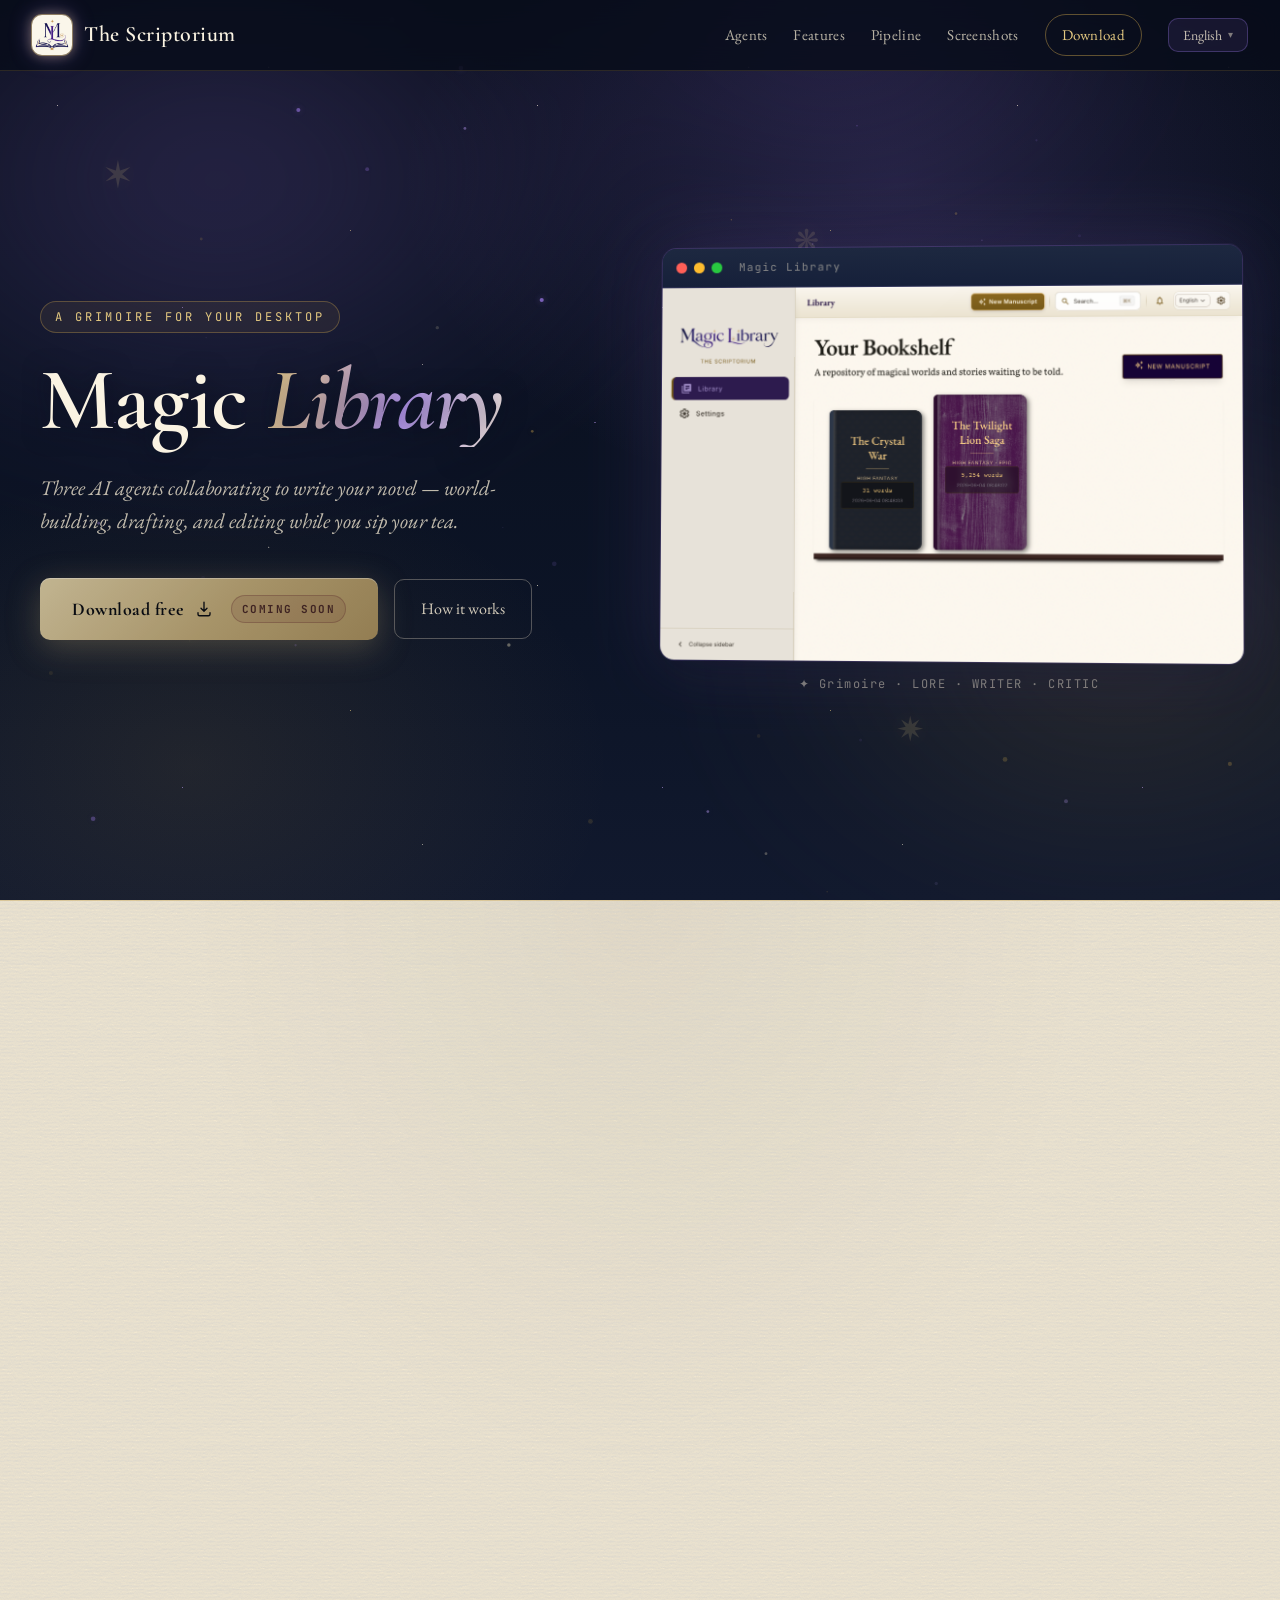
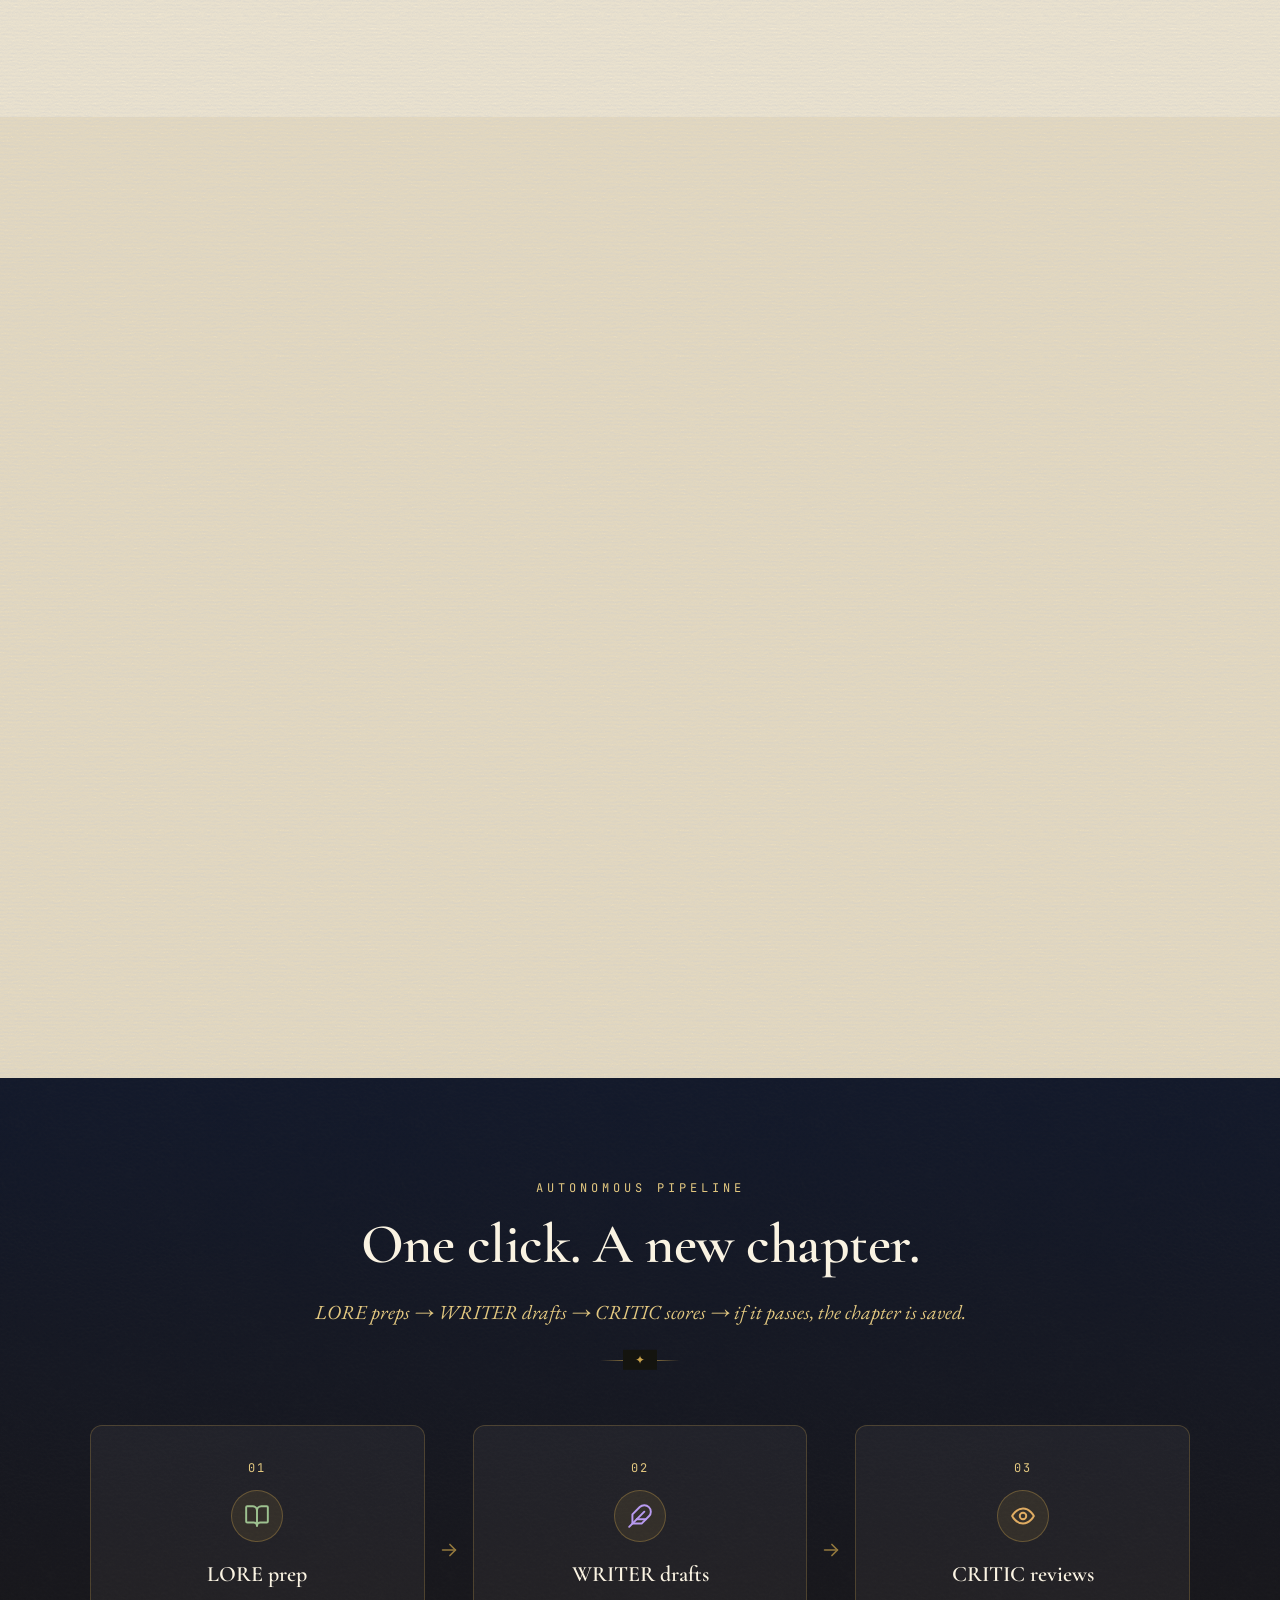
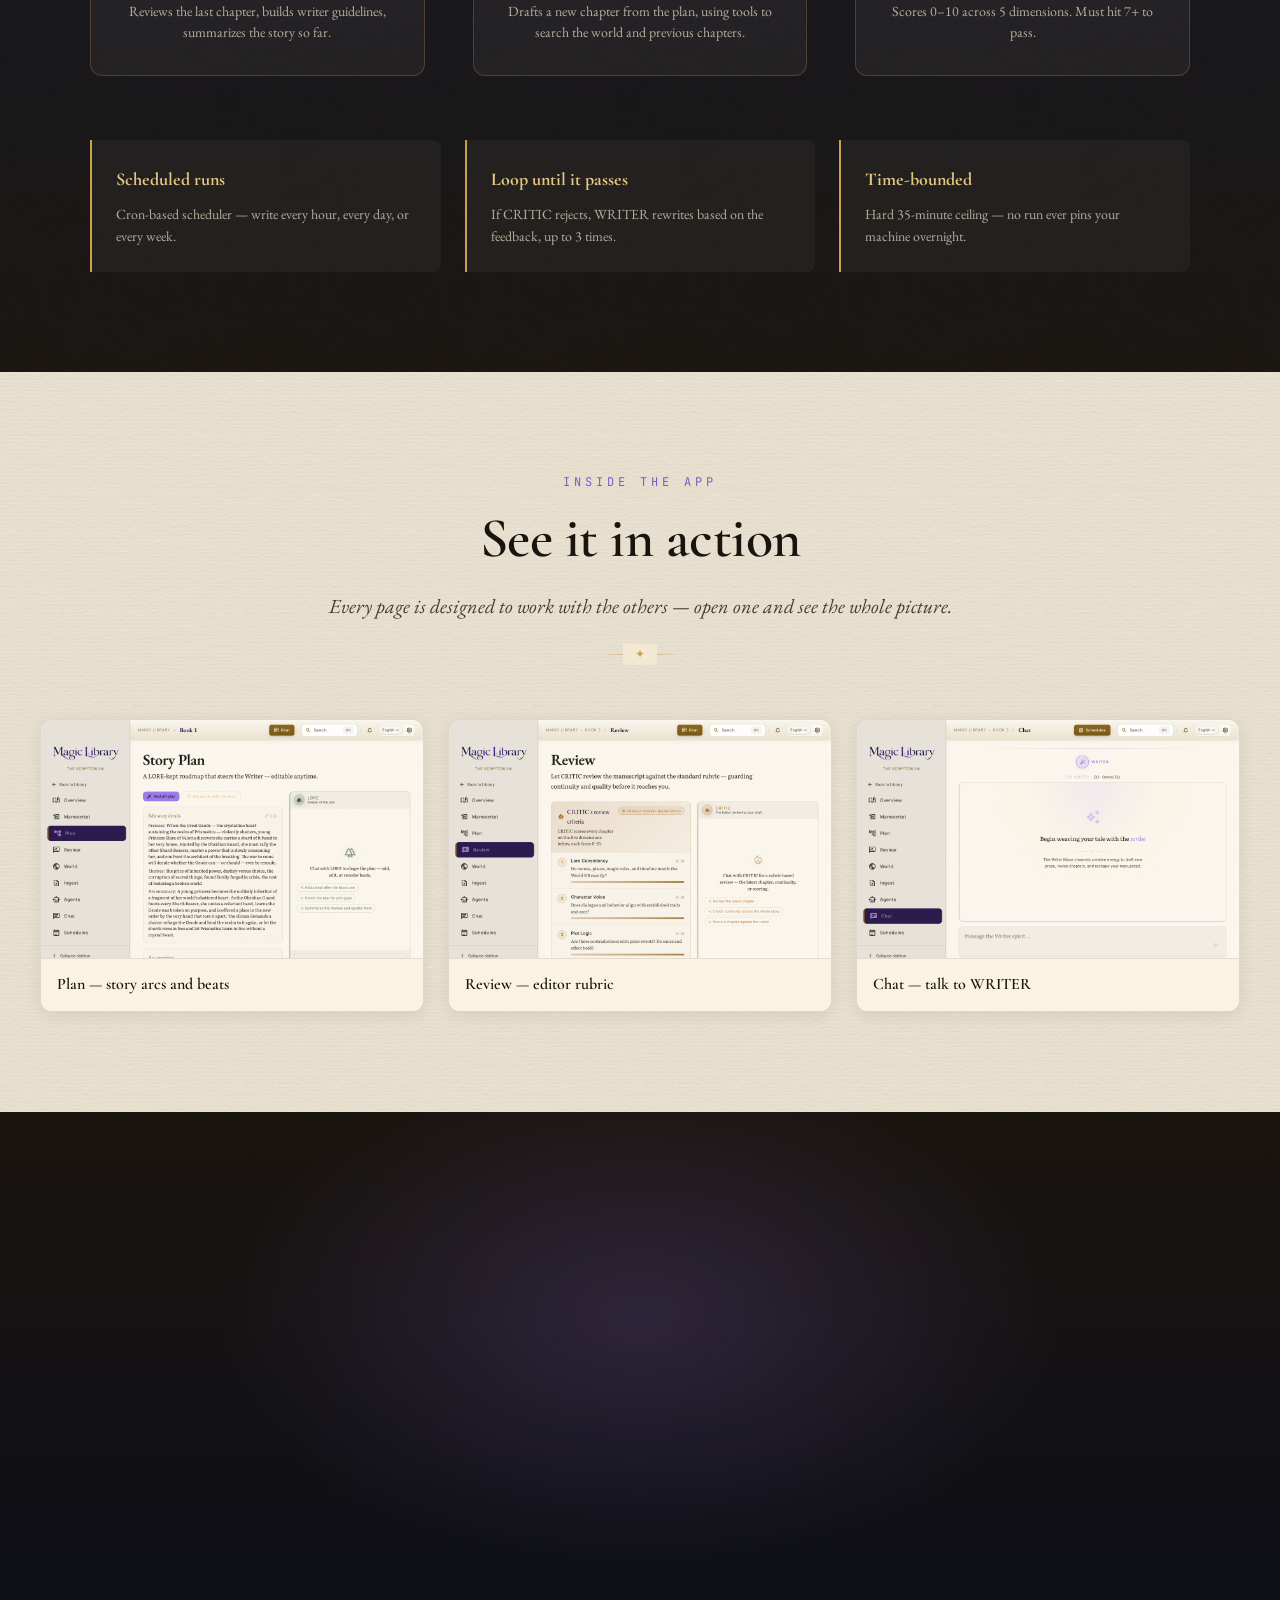
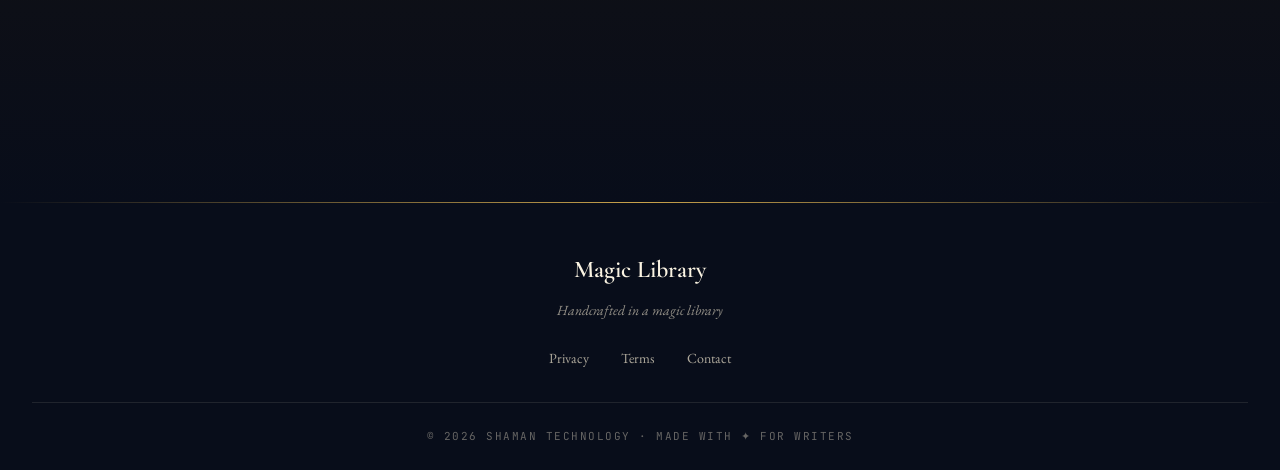
==== index.html @ b5d2a9b8 "publish: landing update from monorepo (eaa0590)" ====
<!DOCTYPE html>
<html lang="en">
<head>
  <meta charset="UTF-8" />
  <meta name="viewport" content="width=device-width, initial-scale=1.0" />
  <meta name="theme-color" content="#0C1426" />

  <!-- Progressive enhancement: scroll-reveal animations apply only when JS is active.
       Without JS (or if init never runs) all content stays visible. -->
  <script>
    document.documentElement.classList.add("js");
    document.addEventListener("DOMContentLoaded", function () {
      /* Safety net: if the scroll-animation observer never initialized
         (e.g. i18n.js failed to load), reveal everything so content is never lost. */
      setTimeout(function () {
        if (!window.__scrollAnimReady) {
          document.querySelectorAll(".fade-in").forEach(function (el) {
            el.classList.add("visible");
          });
        }
      }, 1200);
    });
  </script>

  <title>Magic Library — A Grimoire for your desktop</title>
  <meta id="meta-description" name="description" content="Three AI agents collaborate to write your novel — world-building, drafting, and editing while you sip your tea." />

  <!-- Open Graph -->
  <meta property="og:title" content="Magic Library — A Grimoire for your desktop" />
  <meta property="og:description" content="Three AI agents collaborate to write your novel." />
  <meta property="og:type" content="website" />
  <meta property="og:image" content="https://magic-library.shamantech.co/assets/logo.png" />
  <meta property="og:url" content="https://magic-library.shamantech.co" />

  <!-- Fonts -->
  <link rel="preconnect" href="https://fonts.googleapis.com" />
  <link rel="preconnect" href="https://fonts.gstatic.com" crossorigin />
  <link
    href="https://fonts.googleapis.com/css2?family=Cormorant+Garamond:ital,wght@0,400;0,500;0,600;0,700;1,400;1,600&family=EB+Garamond:ital,wght@0,400;0,500;0,600;1,400&family=JetBrains+Mono:wght@400;500&family=Noto+Sans:ital,wght@0,400;0,500;0,600;1,400&family=Maitree:wght@400;500;600;700&family=Sarabun:wght@400;500;600&display=swap"
    rel="stylesheet"
  />

  <link rel="icon" type="image/svg+xml" href="assets/favicon.svg" />
  <link rel="stylesheet" href="styles.css" />

  <!-- Shared inline icon set (stroke style, themable via currentColor) -->
</head>
<body>

  <svg width="0" height="0" style="position:absolute" aria-hidden="true">
    <defs>
      <symbol id="i-book" viewBox="0 0 24 24"><path d="M12 7v14"/><path d="M3 18a1 1 0 0 1-1-1V4a1 1 0 0 1 1-1h5a4 4 0 0 1 4 4 4 4 0 0 1 4-4h5a1 1 0 0 1 1 1v13a1 1 0 0 1-1 1h-6a3 3 0 0 0-3 3 3 3 0 0 0-3-3z"/></symbol>
      <symbol id="i-feather" viewBox="0 0 24 24"><path d="M20.24 12.24a6 6 0 0 0-8.49-8.49L5 10.5V19h8.5z"/><path d="M16 8 2 22"/><path d="M17.5 15H9"/></symbol>
      <symbol id="i-eye" viewBox="0 0 24 24"><path d="M2 12s3.5-7 10-7 10 7 10 7-3.5 7-10 7-10-7-10-7Z"/><circle cx="12" cy="12" r="3"/></symbol>
      <symbol id="i-map" viewBox="0 0 24 24"><path d="M14.1 5.6a2 2 0 0 0 1.8 0l3.7-1.9a1 1 0 0 1 1.4.9v12.8a1 1 0 0 1-.6.9l-4.5 2.3a2 2 0 0 1-1.8 0l-4.2-2.1a2 2 0 0 0-1.8 0l-3.7 1.9a1 1 0 0 1-1.4-.9V6.6a1 1 0 0 1 .6-.9l4.5-2.3a2 2 0 0 1 1.8 0z"/><path d="M15 5.8v15"/><path d="M9 3.2v15"/></symbol>
      <symbol id="i-globe" viewBox="0 0 24 24"><circle cx="12" cy="12" r="10"/><path d="M12 2a14.5 14.5 0 0 0 0 20 14.5 14.5 0 0 0 0-20"/><path d="M2 12h20"/></symbol>
      <symbol id="i-dock" viewBox="0 0 24 24"><rect width="18" height="18" x="3" y="3" rx="2"/><path d="M15 3v18"/></symbol>
      <symbol id="i-import" viewBox="0 0 24 24"><path d="M12 3v12"/><path d="m8 11 4 4 4-4"/><path d="M4 17v2a2 2 0 0 0 2 2h12a2 2 0 0 0 2-2v-2"/></symbol>
      <symbol id="i-export" viewBox="0 0 24 24"><path d="M12 15V3"/><path d="m8 7 4-4 4 4"/><path d="M4 17v2a2 2 0 0 0 2 2h12a2 2 0 0 0 2-2v-2"/></symbol>
      <symbol id="i-chat" viewBox="0 0 24 24"><path d="M7.9 20A9 9 0 1 0 4 16.1L2 22Z"/></symbol>
      <symbol id="i-clock" viewBox="0 0 24 24"><circle cx="12" cy="12" r="10"/><path d="M12 6v6l4 2"/></symbol>
      <symbol id="i-chart" viewBox="0 0 24 24"><path d="M3 3v16a2 2 0 0 0 2 2h16"/><path d="M8 17v-3"/><path d="M13 17V9"/><path d="M18 17V5"/></symbol>
      <symbol id="i-arrow" viewBox="0 0 24 24"><path d="M5 12h14"/><path d="m13 6 6 6-6 6"/></symbol>
      <symbol id="i-download" viewBox="0 0 24 24"><path d="M12 3v12m0 0l-4-4m4 4l4-4M4 17v2a2 2 0 0 0 2 2h12a2 2 0 0 0 2-2v-2"/></symbol>
      <symbol id="i-close" viewBox="0 0 24 24"><path d="M18 6 6 18M6 6l12 12"/></symbol>
      <symbol id="i-chevron-left" viewBox="0 0 24 24"><path d="m15 18-6-6 6-6"/></symbol>
      <symbol id="i-chevron-right" viewBox="0 0 24 24"><path d="m9 18 6-6-6-6"/></symbol>
      <symbol id="i-expand" viewBox="0 0 24 24"><path d="m15 3 6 6-6-6"/><path d="m9 21-6-6 6 6"/><path d="M21 9V3h-6M3 15v6h6"/></symbol>
    </defs>
  </svg>

  <!-- ============== NAV ============== -->
  <nav class="nav">
    <a href="#" class="nav-brand">
      <span class="nav-brand-frame">
        <img class="nav-brand-icon" src="assets/brand-icon.png" alt="" width="36" height="36" />
      </span>
      <span class="nav-brand-text">The Scriptorium</span>
    </a>
    <div class="nav-links">
      <a href="#agents" data-i18n="nav.agents">Agents</a>
      <a href="#tools" data-i18n="nav.features">Features</a>
      <a href="#pipeline" data-i18n="nav.pipeline">Pipeline</a>
      <a href="#gallery" data-i18n="nav.screenshots">Screenshots</a>
      <a href="#download" class="nav-download" data-i18n="nav.download">Download</a>
      <div class="lang-switcher">
        <button class="lang-button" id="lang-button" type="button" aria-haspopup="true" aria-expanded="false">
          <span id="lang-current">English</span>
        </button>
        <div class="lang-menu" id="lang-menu" role="menu"></div>
      </div>
    </div>
  </nav>

  <!-- ============== HERO ============== -->
  <section class="hero">
    <!-- Slow-drifting aurora glow -->
    <div class="hero-aurora" aria-hidden="true"></div>
    <!-- Drifting magic dust + twinkle (canvas; no-JS / reduced-motion safe) -->
    <canvas class="magic-dust" aria-hidden="true"></canvas>
    <!-- Slow-floating arcane runes -->
    <div class="hero-runes" aria-hidden="true">
      <span class="rune rune-1">✶</span>
      <span class="rune rune-2">✦</span>
      <span class="rune rune-3">❋</span>
      <span class="rune rune-4">✷</span>
      <span class="rune rune-5">✺</span>
    </div>
    <div class="hero-content">
      <div class="hero-text">
        <span class="hero-eyebrow" data-i18n="hero.eyebrow">A Grimoire for your desktop</span>
        <h1 class="hero-title" data-i18n-html="hero.title">Magic <span class="glyph">Library</span></h1>
        <p class="hero-tagline" data-i18n="hero.tagline">
          Three AI agents collaborate to write your novel — world-building, drafting, and editing while you sip your tea.
        </p>
        <div class="hero-cta">
          <a id="download-btn" class="btn-primary" href="#download" aria-disabled="true">
            <span data-i18n="hero.download">Download free</span>
            <svg class="icon" width="18" height="18" aria-hidden="true"><use href="#i-download"/></svg>
            <span class="coming-soon-badge" id="download-badge" data-i18n="hero.comingSoon">Coming soon</span>
          </a>
          <a class="btn-ghost" href="#agents" data-i18n="hero.learnMore">How it works</a>
        </div>
      </div>
      <div class="hero-shot" data-lightbox-index="0" role="button" tabindex="0" aria-label="Open screenshot viewer">
        <div class="shot-window">
          <div class="shot-bar" aria-hidden="true">
            <span class="dot dot-r"></span><span class="dot dot-y"></span><span class="dot dot-g"></span>
            <span class="shot-bar-title">Magic Library</span>
          </div>
          <img src="assets/screenshots/bookshelf-en.png" alt="Magic Library screenshot" width="1280" height="800" />
        </div>
        <div class="hero-shot-caption" data-i18n="hero.caption">✦ Grimoire · LORE · WRITER · CRITIC</div>
      </div>
    </div>
  </section>

  <!-- ============== AGENTS ============== -->
  <section class="agents" id="agents">
    <div class="section-header fade-in">
      <div class="section-eyebrow" data-i18n="agents.eyebrow">Three AI agents</div>
      <h2 class="section-title" data-i18n="agents.title">The Keeper, the Scribe, and the Editor</h2>
      <p class="section-subtitle" data-i18n="agents.subtitle">Each is a specialist. Together, they are a workshop.</p>
      <div class="divider"></div>
    </div>

    <div class="agents-grid">
      <div class="agent-card lore fade-in">
        <div class="agent-glyph"><svg class="icon" width="28" height="28" aria-hidden="true"><use href="#i-book"/></svg></div>
        <div class="agent-role" data-i18n="agents.lore.role">Lore Keeper</div>
        <h3 class="agent-name" data-i18n="agents.lore.name">The Keeper</h3>
        <p class="agent-desc" data-i18n="agents.lore.desc">
          Remembers every detail of your world, characters, and rules — keeping continuity across chapters.
        </p>
      </div>

      <div class="agent-card writer fade-in">
        <div class="agent-glyph"><svg class="icon" width="28" height="28" aria-hidden="true"><use href="#i-feather"/></svg></div>
        <div class="agent-role" data-i18n="agents.writer.role">Scribe</div>
        <h3 class="agent-name" data-i18n="agents.writer.name">The Scribe</h3>
        <p class="agent-desc" data-i18n="agents.writer.desc">
          Drafts chapter by chapter from your story plan — in the style and direction you choose.
        </p>
      </div>

      <div class="agent-card critic fade-in">
        <div class="agent-glyph"><svg class="icon" width="28" height="28" aria-hidden="true"><use href="#i-eye"/></svg></div>
        <div class="agent-role" data-i18n="agents.critic.role">Editor</div>
        <h3 class="agent-name" data-i18n="agents.critic.name">The Editor</h3>
        <p class="agent-desc" data-i18n="agents.critic.desc">
          Reviews each chapter with a piercing eye — scores it and points out what to refine.
        </p>
      </div>
    </div>
  </section>

  <!-- ============== TOOLS ============== -->
  <section class="tools" id="tools">
    <div class="section-header fade-in">
      <div class="section-eyebrow" data-i18n="tools.eyebrow">Workshop tools</div>
      <h2 class="section-title" data-i18n="tools.title">Everything you need, every step of the way</h2>
      <p class="section-subtitle" data-i18n="tools.subtitle">From outline to delivery, all in one place.</p>
      <div class="divider"></div>
    </div>

    <div class="tools-grid">
      <div class="tool-card fade-in">
        <div class="tool-icon"><svg class="icon" width="22" height="22" aria-hidden="true"><use href="#i-map"/></svg></div>
        <h3 class="tool-name" data-i18n="tools.plan.name">Story Plan</h3>
        <p class="tool-desc" data-i18n="tools.plan.desc">Outline the narrative, break it into acts and beats, with status and ordering.</p>
      </div>
      <div class="tool-card fade-in">
        <div class="tool-icon"><svg class="icon" width="22" height="22" aria-hidden="true"><use href="#i-globe"/></svg></div>
        <h3 class="tool-name" data-i18n="tools.world.name">World KB</h3>
        <p class="tool-desc" data-i18n="tools.world.desc">Build entities for characters, places, factions, and artifacts — with relationships.</p>
      </div>
      <div class="tool-card fade-in">
        <div class="tool-icon"><svg class="icon" width="22" height="22" aria-hidden="true"><use href="#i-dock"/></svg></div>
        <h3 class="tool-name" data-i18n="tools.dock.name">Arcane Dock</h3>
        <p class="tool-desc" data-i18n="tools.dock.desc">Chat with any agent via a slide-in dock on every page — never lose context.</p>
      </div>
      <div class="tool-card fade-in">
        <div class="tool-icon"><svg class="icon" width="22" height="22" aria-hidden="true"><use href="#i-import"/></svg></div>
        <h3 class="tool-name" data-i18n="tools.ingest.name">Ingest</h3>
        <p class="tool-desc" data-i18n="tools.ingest.desc">Import .docx / .pdf — let AI extract characters and lore automatically.</p>
      </div>
      <div class="tool-card fade-in">
        <div class="tool-icon"><svg class="icon" width="22" height="22" aria-hidden="true"><use href="#i-export"/></svg></div>
        <h3 class="tool-name" data-i18n="tools.export.name">Export</h3>
        <p class="tool-desc" data-i18n="tools.export.desc">Export to Markdown, PDF, or eBook — per chapter or compiled as a tome.</p>
      </div>
      <div class="tool-card fade-in">
        <div class="tool-icon"><svg class="icon" width="22" height="22" aria-hidden="true"><use href="#i-chat"/></svg></div>
        <h3 class="tool-name" data-i18n="tools.chat.name">Chat</h3>
        <p class="tool-desc" data-i18n="tools.chat.desc">Talk to WRITER in real time — ask to continue, expand, or summarize.</p>
      </div>
      <div class="tool-card fade-in">
        <div class="tool-icon"><svg class="icon" width="22" height="22" aria-hidden="true"><use href="#i-clock"/></svg></div>
        <h3 class="tool-name" data-i18n="tools.schedules.name">Schedules</h3>
        <p class="tool-desc" data-i18n="tools.schedules.desc">Set a cron schedule for autonomous writing — hourly, daily, or weekly.</p>
      </div>
      <div class="tool-card fade-in">
        <div class="tool-icon"><svg class="icon" width="22" height="22" aria-hidden="true"><use href="#i-chart"/></svg></div>
        <h3 class="tool-name" data-i18n="tools.rubric.name">Critic Rubric</h3>
        <p class="tool-desc" data-i18n="tools.rubric.desc">A 5-dimension rubric — lore, character voice, plot, prose, continuity.</p>
      </div>
    </div>
  </section>

  <!-- ============== PIPELINE ============== -->
  <section class="pipeline" id="pipeline">
    <div class="section-header fade-in">
      <div class="section-eyebrow" data-i18n="pipeline.eyebrow">Autonomous pipeline</div>
      <h2 class="section-title" data-i18n="pipeline.title">One click. A new chapter.</h2>
      <p class="section-subtitle" data-i18n="pipeline.subtitle">
        LORE preps → WRITER drafts → CRITIC scores → if it passes, the chapter is saved.
      </p>
      <div class="divider"></div>
    </div>

    <div class="pipeline-flow">
      <div class="pipeline-stage stage-lore fade-in">
        <div class="stage-num" data-i18n="pipeline.stages.prep.num">01</div>
        <div class="stage-glyph"><svg class="icon" width="26" height="26" aria-hidden="true"><use href="#i-book"/></svg></div>
        <h3 class="stage-name" data-i18n="pipeline.stages.prep.name">LORE prep</h3>
        <p class="stage-desc" data-i18n="pipeline.stages.prep.desc">Reviews the last chapter, builds writer guidelines, summarizes the story so far.</p>
      </div>
      <div class="pipeline-arrow" aria-hidden="true"><svg class="icon" width="22" height="22"><use href="#i-arrow"/></svg></div>
      <div class="pipeline-stage stage-writer fade-in">
        <div class="stage-num" data-i18n="pipeline.stages.write.num">02</div>
        <div class="stage-glyph"><svg class="icon" width="26" height="26" aria-hidden="true"><use href="#i-feather"/></svg></div>
        <h3 class="stage-name" data-i18n="pipeline.stages.write.name">WRITER drafts</h3>
        <p class="stage-desc" data-i18n="pipeline.stages.write.desc">Drafts a new chapter from the plan, using tools to search the world.</p>
      </div>
      <div class="pipeline-arrow" aria-hidden="true"><svg class="icon" width="22" height="22"><use href="#i-arrow"/></svg></div>
      <div class="pipeline-stage stage-critic fade-in">
        <div class="stage-num" data-i18n="pipeline.stages.review.num">03</div>
        <div class="stage-glyph"><svg class="icon" width="26" height="26" aria-hidden="true"><use href="#i-eye"/></svg></div>
        <h3 class="stage-name" data-i18n="pipeline.stages.review.name">CRITIC reviews</h3>
        <p class="stage-desc" data-i18n="pipeline.stages.review.desc">Scores 0–10 across 5 dimensions. Must hit 7+ to pass.</p>
      </div>
    </div>

    <div class="pipeline-features">
      <div class="pipeline-feature fade-in">
        <h4 class="pipeline-feature-title" data-i18n="pipeline.features.cron.title">Scheduled runs</h4>
        <p class="pipeline-feature-desc" data-i18n="pipeline.features.cron.desc">Cron-based scheduler — write every hour, day, or week.</p>
      </div>
      <div class="pipeline-feature fade-in">
        <h4 class="pipeline-feature-title" data-i18n="pipeline.features.loop.title">Loop until it passes</h4>
        <p class="pipeline-feature-desc" data-i18n="pipeline.features.loop.desc">If CRITIC rejects, WRITER rewrites based on the feedback, up to 3 times.</p>
      </div>
      <div class="pipeline-feature fade-in">
        <h4 class="pipeline-feature-title" data-i18n="pipeline.features.budget.title">Time-bounded</h4>
        <p class="pipeline-feature-desc" data-i18n="pipeline.features.budget.desc">Hard 35-minute ceiling — no run ever pins your machine overnight.</p>
      </div>
    </div>
  </section>

  <!-- ============== GALLERY ============== -->
  <section class="gallery" id="gallery">
    <div class="section-header fade-in">
      <div class="section-eyebrow" data-i18n="gallery.eyebrow">Inside the app</div>
      <h2 class="section-title" data-i18n="gallery.title">See it in action</h2>
      <p class="section-subtitle" data-i18n="gallery.subtitle">Every page is designed to work with the others.</p>
      <div class="divider"></div>
    </div>

    <div class="gallery-grid">
      <figure class="gallery-item fade-in" data-lightbox-index="1" role="button" tabindex="0" aria-label="Open screenshot viewer">
        <div class="gallery-item-frame">
          <img src="assets/screenshots/story-plan-en.png" alt="Plan" loading="lazy" width="1280" height="800" />
          <span class="gallery-item-overlay" aria-hidden="true"><svg class="icon" width="28" height="28"><use href="#i-expand"/></svg></span>
        </div>
        <figcaption class="gallery-item-caption" data-i18n="gallery.plan">Plan — story arcs and beats</figcaption>
      </figure>
      <figure class="gallery-item fade-in" data-lightbox-index="2" role="button" tabindex="0" aria-label="Open screenshot viewer">
        <div class="gallery-item-frame">
          <img src="assets/screenshots/review-en.png" alt="Review" loading="lazy" width="1280" height="800" />
          <span class="gallery-item-overlay" aria-hidden="true"><svg class="icon" width="28" height="28"><use href="#i-expand"/></svg></span>
        </div>
        <figcaption class="gallery-item-caption" data-i18n="gallery.review">Review — editor rubric</figcaption>
      </figure>
      <figure class="gallery-item fade-in" data-lightbox-index="3" role="button" tabindex="0" aria-label="Open screenshot viewer">
        <div class="gallery-item-frame">
          <img src="assets/screenshots/chat-en.png" alt="Chat" loading="lazy" width="1280" height="800" />
          <span class="gallery-item-overlay" aria-hidden="true"><svg class="icon" width="28" height="28"><use href="#i-expand"/></svg></span>
        </div>
        <figcaption class="gallery-item-caption" data-i18n="gallery.chat">Chat — talk to WRITER</figcaption>
      </figure>
    </div>
  </section>

  <!-- ============== LIGHTBOX ============== -->
  <div id="lightbox" class="lightbox" role="dialog" aria-modal="true" aria-label="Screenshot viewer" hidden>
    <button class="lightbox-close" id="lightbox-close" type="button">
      <svg class="icon" width="24" height="24" aria-hidden="true"><use href="#i-close"/></svg>
      <span class="visually-hidden" data-i18n="lightbox.close">Close</span>
    </button>
    <button class="lightbox-arrow lightbox-prev" id="lightbox-prev" type="button">
      <svg class="icon" width="28" height="28" aria-hidden="true"><use href="#i-chevron-left"/></svg>
      <span class="visually-hidden" data-i18n="lightbox.previous">Previous screenshot</span>
    </button>
    <button class="lightbox-arrow lightbox-next" id="lightbox-next" type="button">
      <svg class="icon" width="28" height="28" aria-hidden="true"><use href="#i-chevron-right"/></svg>
      <span class="visually-hidden" data-i18n="lightbox.next">Next screenshot</span>
    </button>
    <div class="lightbox-stage">
      <div class="lightbox-frame">
        <div class="shot-bar" aria-hidden="true">
          <span class="dot dot-r"></span><span class="dot dot-y"></span><span class="dot dot-g"></span>
          <span class="shot-bar-title">Magic Library</span>
        </div>
        <img id="lightbox-img" src="" alt="" />
      </div>
      <div class="lightbox-meta">
        <span class="lightbox-caption" id="lightbox-caption"></span>
        <span class="lightbox-counter" id="lightbox-counter"></span>
      </div>
    </div>
  </div>

  <!-- ============== CTA ============== -->
  <section class="cta" id="download">
    <div class="cta-card fade-in">
      <h2 class="cta-title" data-i18n="cta.title">Ready to write your first novel?</h2>
      <p class="cta-desc" data-i18n="cta.desc">
        Free download. Bring your own API key — or wait for Nexus integration to buy credits in-app.
      </p>
      <a id="download-btn-2" class="btn-primary" href="#download" aria-disabled="true">
        <span data-i18n="cta.download">Download for desktop</span>
        <svg class="icon" width="18" height="18" aria-hidden="true"><use href="#i-download"/></svg>
      </a>
      <div class="cta-requirements" data-i18n="cta.requirements">macOS 12+ · Windows coming soon · 200 MB</div>
    </div>
  </section>

  <!-- ============== FOOTER ============== -->
  <footer class="footer">
    <div class="footer-brand">Magic Library</div>
    <div class="footer-tagline" data-i18n="footer.tagline">Handcrafted in a magic library</div>
    <div class="footer-links">
      <a href="pages/privacy.html" data-i18n="footer.privacy">Privacy</a>
      <a href="pages/terms.html" data-i18n="footer.terms">Terms</a>
      <a href="mailto:info@shamantech.co" data-i18n="footer.contact">Contact</a>
    </div>
    <div class="footer-copy" data-i18n="footer.copyright">© 2026 Shaman Technology · Made with ✦ for writers</div>
  </footer>

  <script src="i18n.js"></script>
  <script src="download.js"></script>
  <script src="magic.js"></script>
  <script src="gallery.js"></script>
</body>
</html>
---- styles.css ----
/* Magic Library — "Midnight Library" landing page
   Chapter rhythm: dark hero → parchment workshop → dark pipeline → parchment gallery → dark finale */

:root {
  --night-deep: #080D1A;
  --night: #0C1426;
  --night-soft: #16203A;
  --ethereal: #9F7AEA;
  --ethereal-soft: #B89AF0;
  --wood-dark: #1A140F;
  --parchment-deep: #EADDC0;
  --parchment: #F3E9D2;
  --parchment-light: #FAF3E2;
  --agent-lore: #3E5C36;
  --agent-writer: #7C5CC4;
  --agent-critic: #A36B25;
  --ink: #1A140F;
  --ink-soft: #4A3C2E;
  --gold: #C9A24B;
  --gold-bright: #E3C880;
  --crimson: #8B2E2A;
  --moonlight: #EDE6F7;

  --font-display: "Cormorant Garamond", "Maitree", "Playfair Display", Georgia, serif;
  --font-body: "EB Garamond", "Maitree", Georgia, "Times New Roman", serif;
  --font-ui: "Cormorant Garamond", "Sarabun", var(--font-sans-base, system-ui, -apple-system, sans-serif);
  --font-mono: "JetBrains Mono", "Sarabun", ui-monospace, monospace;

  --radius: 10px;
  --shadow-soft: 0 4px 16px rgba(26, 20, 15, 0.08);
  --shadow-deep: 0 16px 48px rgba(8, 13, 26, 0.35);
  --shadow-glow: 0 0 48px rgba(159, 122, 234, 0.3);
  --shadow-gold: 0 8px 32px rgba(201, 162, 75, 0.35);
}

* {
  box-sizing: border-box;
  margin: 0;
  padding: 0;
}

html {
  scroll-behavior: smooth;
}

body {
  font-family: var(--font-body);
  font-size: 18px;
  line-height: 1.7;
  color: var(--ink);
  background: var(--night);
  min-height: 100vh;
  overflow-x: hidden;
}

.icon {
  fill: none;
  stroke: currentColor;
  stroke-width: 1.8;
  stroke-linecap: round;
  stroke-linejoin: round;
  flex-shrink: 0;
}

a,
button {
  touch-action: manipulation;
}

:focus-visible {
  outline: 2px solid var(--ethereal);
  outline-offset: 3px;
  border-radius: 2px;
}

/* ============== NAVIGATION ============== */
.nav {
  position: fixed;
  top: 0;
  left: 0;
  right: 0;
  z-index: 100;
  padding: 14px 32px;
  display: flex;
  align-items: center;
  justify-content: space-between;
  background: rgba(8, 13, 26, 0.82);
  backdrop-filter: blur(14px);
  -webkit-backdrop-filter: blur(14px);
  border-bottom: 1px solid rgba(201, 162, 75, 0.18);
}

.nav-brand {
  display: flex;
  align-items: center;
  gap: 12px;
  text-decoration: none;
  color: var(--parchment-light);
}

.nav-brand-frame {
  display: inline-flex;
  align-items: center;
  justify-content: center;
  width: 40px;
  height: 40px;
  border-radius: 10px;
  background: #FAF6EA;
  /* Gold/violet glow radiates around the white frame on the dark top bar */
  box-shadow:
    0 0 0 1px rgba(227, 200, 128, 0.45),
    0 0 12px rgba(227, 200, 128, 0.45),
    0 0 22px rgba(159, 122, 234, 0.4);
  transition: transform 0.3s ease, box-shadow 0.3s ease;
}

.nav-brand-icon {
  width: 34px;
  height: 34px;
  border-radius: 6px;
  transition: transform 0.3s ease;
}

.nav-brand:hover .nav-brand-frame {
  transform: rotate(-2deg);
  box-shadow:
    0 0 0 1px rgba(227, 200, 128, 0.6),
    0 0 18px rgba(227, 200, 128, 0.6),
    0 0 30px rgba(159, 122, 234, 0.5);
}

.nav-brand:hover .nav-brand-icon {
  transform: scale(1.05);
}

.nav-brand-text {
  font-family: var(--font-display);
  font-size: 22px;
  font-weight: 600;
  letter-spacing: 0.5px;
  white-space: nowrap;
}

.nav-links {
  display: flex;
  align-items: center;
  gap: 26px;
}

.nav-links a {
  font-family: var(--font-body);
  font-size: 15px;
  color: rgba(243, 233, 210, 0.75);
  text-decoration: none;
  letter-spacing: 0.3px;
  transition: color 0.2s;
  position: relative;
}

.nav-links a::after {
  content: "";
  position: absolute;
  bottom: -4px;
  left: 0;
  right: 0;
  height: 1px;
  background: var(--gold);
  transform: scaleX(0);
  transform-origin: left;
  transition: transform 0.3s;
}

.nav-links a:hover {
  color: var(--gold-bright);
}

.nav-links a:hover::after {
  transform: scaleX(1);
}

.nav-links a.nav-download {
  padding: 7px 16px;
  border: 1px solid rgba(201, 162, 75, 0.45);
  border-radius: 100px;
  color: var(--gold-bright);
}

.nav-links a.nav-download::after {
  display: none;
}

.nav-links a.nav-download:hover {
  background: rgba(201, 162, 75, 0.12);
  border-color: var(--gold);
}

.lang-switcher {
  position: relative;
}

.lang-button {
  display: flex;
  align-items: center;
  gap: 6px;
  padding: 7px 14px;
  font-family: var(--font-body);
  font-size: 14px;
  color: rgba(243, 233, 210, 0.8);
  background: rgba(159, 122, 234, 0.1);
  border: 1px solid rgba(159, 122, 234, 0.3);
  border-radius: var(--radius);
  cursor: pointer;
  transition: all 0.2s;
}

.lang-button:hover {
  background: rgba(159, 122, 234, 0.2);
  color: var(--moonlight);
}

.lang-button::after {
  content: "▾";
  font-size: 10px;
  opacity: 0.6;
}

.lang-menu {
  position: absolute;
  top: calc(100% + 8px);
  right: 0;
  min-width: 140px;
  background: var(--night-soft);
  border: 1px solid rgba(159, 122, 234, 0.3);
  border-radius: var(--radius);
  box-shadow: var(--shadow-deep);
  overflow: hidden;
  display: none;
}

.lang-menu.open {
  display: block;
  animation: slideDown 0.2s ease-out;
}

.lang-menu button {
  display: flex;
  align-items: center;
  justify-content: space-between;
  width: 100%;
  padding: 9px 14px;
  font-family: var(--font-body);
  font-size: 14px;
  color: rgba(243, 233, 210, 0.85);
  background: transparent;
  border: 0;
  text-align: left;
  cursor: pointer;
  transition: background 0.15s;
}

.lang-menu button:hover {
  background: rgba(159, 122, 234, 0.15);
}

.lang-menu button.active {
  color: var(--ethereal-soft);
  font-weight: 600;
  background: rgba(159, 122, 234, 0.1);
}

@keyframes slideDown {
  from { opacity: 0; transform: translateY(-8px); }
  to { opacity: 1; transform: translateY(0); }
}

/* ============== HERO (dark chapter) ============== */
.hero {
  min-height: 100vh;
  display: flex;
  align-items: center;
  justify-content: center;
  padding: 130px 32px 90px;
  position: relative;
  overflow: hidden;
  color: var(--parchment-light);
  background:
    radial-gradient(ellipse 900px 600px at 70% 20%, rgba(159, 122, 234, 0.16) 0%, transparent 55%),
    radial-gradient(ellipse 700px 500px at 15% 85%, rgba(201, 162, 75, 0.1) 0%, transparent 60%),
    linear-gradient(180deg, var(--night-deep) 0%, var(--night) 70%, #11192E 100%);
}

/* star dust — tiny repeating specks, transform/opacity only */
.hero::before {
  content: "";
  position: absolute;
  inset: 0;
  z-index: 0;
  background-image:
    radial-gradient(1px 1px at 12% 22%, rgba(243, 233, 210, 0.7) 50%, transparent 51%),
    radial-gradient(1px 1px at 38% 64%, rgba(184, 154, 240, 0.6) 50%, transparent 51%),
    radial-gradient(1.5px 1.5px at 56% 14%, rgba(243, 233, 210, 0.5) 50%, transparent 51%),
    radial-gradient(1px 1px at 73% 48%, rgba(227, 200, 128, 0.6) 50%, transparent 51%),
    radial-gradient(1px 1px at 88% 76%, rgba(243, 233, 210, 0.55) 50%, transparent 51%),
    radial-gradient(1.5px 1.5px at 24% 88%, rgba(184, 154, 240, 0.45) 50%, transparent 51%);
  background-size: 480px 480px;
  pointer-events: none;
  animation: starTwinkle 7s ease-in-out infinite;
}

@keyframes starTwinkle {
  0%, 100% { opacity: 0.85; }
  50% { opacity: 0.45; }
}

/* cursor-following aura — moves via CSS vars set in magic.js */
.hero::after {
  content: "";
  position: absolute;
  inset: 0;
  z-index: 0;
  pointer-events: none;
  background: radial-gradient(
    320px circle at var(--mx, 50%) var(--my, 35%),
    rgba(184, 154, 240, 0.16) 0%,
    rgba(201, 162, 75, 0.07) 35%,
    transparent 70%
  );
  opacity: 0;
  transition: opacity 0.5s ease;
}

.hero.has-cursor::after {
  opacity: 1;
}

/* drifting aurora blobs behind the content */
.hero-aurora {
  position: absolute;
  inset: -25%;
  z-index: 0;
  pointer-events: none;
  background:
    radial-gradient(40% 38% at 28% 30%, rgba(159, 122, 234, 0.4) 0%, transparent 60%),
    radial-gradient(36% 34% at 75% 65%, rgba(201, 162, 75, 0.28) 0%, transparent 60%),
    radial-gradient(30% 30% at 60% 18%, rgba(124, 92, 196, 0.3) 0%, transparent 60%);
  filter: blur(70px);
  opacity: 0.55;
  animation: auroraDrift 26s ease-in-out infinite alternate;
}

@keyframes auroraDrift {
  0%   { transform: translate3d(-3%, -2%, 0) scale(1);    opacity: 0.45; }
  50%  { transform: translate3d(4%, 3%, 0) scale(1.12);   opacity: 0.65; }
  100% { transform: translate3d(2%, -3%, 0) scale(1.05);  opacity: 0.5; }
}

.magic-dust {
  position: absolute;
  inset: 0;
  z-index: 1;
  pointer-events: none;
}

/* slow-floating arcane runes */
.hero-runes {
  position: absolute;
  inset: 0;
  z-index: 1;
  pointer-events: none;
  overflow: hidden;
}

.hero-runes .rune {
  position: absolute;
  font-family: var(--font-display);
  color: var(--gold-bright);
  opacity: 0.16;
  text-shadow: 0 0 18px rgba(201, 162, 75, 0.5);
  will-change: transform, opacity;
}

.rune-1 { top: 16%; left: 8%;  font-size: 38px; animation: runeFloat 13s ease-in-out infinite; }
.rune-2 { top: 68%; left: 14%; font-size: 26px; color: var(--ethereal-soft); animation: runeFloat 17s ease-in-out infinite 1.5s; }
.rune-3 { top: 24%; left: 62%; font-size: 30px; animation: runeFloat 15s ease-in-out infinite 0.8s; }
.rune-4 { top: 78%; left: 70%; font-size: 34px; color: var(--ethereal-soft); animation: runeFloat 19s ease-in-out infinite 2.2s; }
.rune-5 { top: 44%; left: 90%; font-size: 24px; animation: runeFloat 14s ease-in-out infinite 1s; }

@keyframes runeFloat {
  0%, 100% { transform: translateY(0) rotate(0deg); opacity: 0.1; }
  50%      { transform: translateY(-22px) rotate(12deg); opacity: 0.28; }
}

.hero-content {
  max-width: 1200px;
  width: 100%;
  display: grid;
  grid-template-columns: 1fr 1.05fr;
  gap: 64px;
  align-items: center;
  position: relative;
  z-index: 2;
}

.hero-eyebrow {
  display: inline-block;
  font-family: var(--font-mono);
  font-size: 12px;
  letter-spacing: 3px;
  text-transform: uppercase;
  color: var(--gold-bright);
  margin-bottom: 22px;
  padding: 5px 14px;
  background: rgba(201, 162, 75, 0.08);
  border: 1px solid rgba(201, 162, 75, 0.35);
  border-radius: 100px;
  animation: eyebrowGlow 4s ease-in-out infinite;
}

@keyframes eyebrowGlow {
  0%, 100% { box-shadow: 0 0 0 rgba(201, 162, 75, 0); border-color: rgba(201, 162, 75, 0.35); }
  50% { box-shadow: 0 0 18px rgba(201, 162, 75, 0.3); border-color: rgba(201, 162, 75, 0.6); }
}

.hero-title {
  font-family: var(--font-display);
  font-size: clamp(48px, 7vw, 88px);
  font-weight: 600;
  line-height: 1.04;
  color: var(--parchment-light);
  margin-bottom: 24px;
  letter-spacing: -1px;
  text-shadow: 0 2px 24px rgba(8, 13, 26, 0.6);
}

.hero-title .glyph {
  display: inline-block;
  font-style: italic;
  background: linear-gradient(
    110deg,
    var(--gold-bright) 0%,
    var(--ethereal-soft) 25%,
    #FFF6DD 45%,
    var(--ethereal) 65%,
    var(--gold-bright) 100%
  );
  background-size: 250% auto;
  -webkit-background-clip: text;
  background-clip: text;
  color: transparent;
  animation: glyphShimmer 6s linear infinite;
}

@keyframes glyphShimmer {
  to { background-position: 250% center; }
}

.hero-tagline {
  font-family: var(--font-body);
  font-size: 21px;
  line-height: 1.6;
  color: rgba(243, 233, 210, 0.78);
  margin-bottom: 40px;
  max-width: 520px;
  font-style: italic;
}

.hero-cta {
  display: flex;
  gap: 16px;
  align-items: center;
  flex-wrap: wrap;
}

.btn-primary {
  display: inline-flex;
  align-items: center;
  gap: 10px;
  padding: 16px 32px;
  font-family: var(--font-display);
  font-size: 18px;
  font-weight: 700;
  letter-spacing: 0.5px;
  color: var(--night-deep);
  background: linear-gradient(135deg, var(--gold-bright) 0%, var(--gold) 55%, #B68A33 100%);
  border: 0;
  border-radius: var(--radius);
  cursor: pointer;
  text-decoration: none;
  box-shadow: var(--shadow-gold), inset 0 1px 0 rgba(255, 255, 255, 0.35);
  transition: transform 0.25s, box-shadow 0.25s;
  position: relative;
  overflow: hidden;
}

.btn-primary:hover {
  transform: translateY(-2px);
  box-shadow: var(--shadow-gold), var(--shadow-glow), inset 0 1px 0 rgba(255, 255, 255, 0.35);
}

.btn-primary:active {
  transform: translateY(0) scale(0.98);
}

.btn-primary[aria-disabled="true"] {
  filter: saturate(0.55) brightness(0.9);
}

.btn-primary::before {
  content: "";
  position: absolute;
  top: 0;
  left: -100%;
  width: 100%;
  height: 100%;
  background: linear-gradient(90deg, transparent, rgba(255, 255, 255, 0.3), transparent);
  transition: left 0.6s;
}

.btn-primary:hover::before {
  left: 100%;
}

.btn-ghost {
  display: inline-flex;
  align-items: center;
  gap: 8px;
  padding: 15px 26px;
  font-family: var(--font-body);
  font-size: 16px;
  color: rgba(243, 233, 210, 0.85);
  background: transparent;
  border: 1px solid rgba(243, 233, 210, 0.3);
  border-radius: var(--radius);
  cursor: pointer;
  text-decoration: none;
  transition: border-color 0.2s, color 0.2s, background 0.2s;
}

.btn-ghost:hover {
  border-color: var(--ethereal-soft);
  color: var(--moonlight);
  background: rgba(159, 122, 234, 0.08);
}

.coming-soon-badge {
  display: inline-block;
  padding: 4px 10px;
  font-family: var(--font-mono);
  font-size: 11px;
  letter-spacing: 1.5px;
  text-transform: uppercase;
  color: #5A2320;
  background: rgba(139, 46, 42, 0.14);
  border: 1px solid rgba(139, 46, 42, 0.35);
  border-radius: 100px;
  margin-left: 8px;
}

.coming-soon-badge.available {
  color: #2C4226;
  background: rgba(62, 92, 54, 0.15);
  border-color: rgba(62, 92, 54, 0.4);
}

/* hero screenshot in a macOS window frame */
.hero-shot {
  position: relative;
}

.shot-window {
  border-radius: 14px;
  overflow: hidden;
  background: var(--night-soft);
  box-shadow:
    var(--shadow-deep),
    0 0 0 1px rgba(159, 122, 234, 0.25),
    0 0 80px rgba(159, 122, 234, 0.18);
  transform: perspective(1400px) rotateY(-3deg) rotateX(1.5deg);
  transition: transform 0.6s ease, box-shadow 0.6s ease;
}

.hero-shot:hover .shot-window {
  transform: perspective(1400px) rotateY(0deg) rotateX(0deg);
  box-shadow:
    var(--shadow-deep),
    0 0 0 1px rgba(159, 122, 234, 0.4),
    0 0 100px rgba(159, 122, 234, 0.28);
}

.shot-bar {
  display: flex;
  align-items: center;
  gap: 7px;
  padding: 10px 14px;
  background: linear-gradient(180deg, #1D2840, var(--night-soft));
  border-bottom: 1px solid rgba(159, 122, 234, 0.15);
}

.shot-bar .dot {
  width: 11px;
  height: 11px;
  border-radius: 50%;
}

.dot-r { background: #FF5F57; }
.dot-y { background: #FEBC2E; }
.dot-g { background: #28C840; }

.shot-bar-title {
  margin-left: 10px;
  font-family: var(--font-mono);
  font-size: 11px;
  letter-spacing: 1px;
  color: rgba(243, 233, 210, 0.5);
}

.shot-window img {
  width: 100%;
  height: auto;
  display: block;
}

.hero-shot-caption {
  margin-top: 14px;
  text-align: center;
  font-family: var(--font-mono);
  font-size: 12px;
  letter-spacing: 1.5px;
  color: rgba(243, 233, 210, 0.55);
}

/* ============== SECTIONS (shared) ============== */
section {
  padding: 100px 32px;
  position: relative;
}

.section-header {
  text-align: center;
  max-width: 760px;
  margin: 0 auto 64px;
}

.section-eyebrow {
  font-family: var(--font-mono);
  font-size: 12px;
  letter-spacing: 4px;
  text-transform: uppercase;
  color: var(--agent-writer);
  margin-bottom: 16px;
}

.section-title {
  font-family: var(--font-display);
  font-size: clamp(36px, 5vw, 56px);
  font-weight: 600;
  line-height: 1.1;
  color: var(--ink);
  margin-bottom: 20px;
  letter-spacing: -0.5px;
}

.section-subtitle {
  font-family: var(--font-body);
  font-size: 20px;
  line-height: 1.6;
  color: var(--ink-soft);
  font-style: italic;
}

.divider {
  width: 80px;
  height: 1px;
  background: linear-gradient(90deg, transparent, var(--gold), transparent);
  margin: 32px auto;
  position: relative;
}

.divider::before {
  content: "✦";
  position: absolute;
  top: 50%;
  left: 50%;
  transform: translate(-50%, -50%);
  background: inherit;
  padding: 0 12px;
  color: var(--gold);
  font-size: 12px;
  background: var(--parchment);
  animation: sigilGlow 4.5s ease-in-out infinite;
}

@keyframes sigilGlow {
  0%, 100% { text-shadow: 0 0 0 rgba(201, 162, 75, 0); }
  50% { text-shadow: 0 0 12px rgba(201, 162, 75, 0.8); }
}

/* ============== AGENTS (parchment chapter) ============== */
.agents {
  background: var(--parchment);
  background-image:
    url("assets/textures/paper.png"),
    radial-gradient(at 50% 0%, rgba(26, 20, 15, 0.05) 0%, transparent 50%);
  background-size: 400px, auto;
  border-top: 1px solid rgba(201, 162, 75, 0.4);
}

.agents-grid {
  max-width: 1200px;
  margin: 0 auto;
  display: grid;
  grid-template-columns: repeat(3, 1fr);
  gap: 32px;
}

.agent-card {
  background: var(--parchment-light);
  border: 1px solid rgba(26, 20, 15, 0.1);
  border-radius: 16px;
  padding: 40px 32px;
  position: relative;
  overflow: hidden;
  transition: transform 0.4s, box-shadow 0.4s;
  box-shadow: var(--shadow-soft);
}

.agent-card::before {
  content: "";
  position: absolute;
  top: 0;
  left: 0;
  right: 0;
  height: 4px;
  background: var(--agent-color);
}

.agent-card::after {
  content: "";
  position: absolute;
  top: -50%;
  right: -30%;
  width: 200px;
  height: 200px;
  background: radial-gradient(circle, var(--agent-color) 0%, transparent 60%);
  opacity: 0.08;
  transition: opacity 0.4s;
}

.agent-card:hover {
  transform: translateY(-6px);
  border-color: color-mix(in srgb, var(--agent-color) 45%, transparent);
  box-shadow:
    0 12px 40px rgba(26, 20, 15, 0.18),
    0 0 30px color-mix(in srgb, var(--agent-color) 28%, transparent);
}

.agent-card:hover::after {
  opacity: 0.28;
}

.agent-card:hover .agent-glyph {
  box-shadow: 0 0 22px color-mix(in srgb, var(--agent-color) 45%, transparent);
}

.agent-card.lore { --agent-color: var(--agent-lore); }
.agent-card.writer { --agent-color: var(--agent-writer); }
.agent-card.critic { --agent-color: var(--agent-critic); }

.agent-glyph {
  width: 56px;
  height: 56px;
  display: flex;
  align-items: center;
  justify-content: center;
  margin-bottom: 18px;
  border-radius: 14px;
  color: var(--agent-color);
  background: color-mix(in srgb, var(--agent-color) 12%, transparent);
  border: 1px solid color-mix(in srgb, var(--agent-color) 30%, transparent);
  transition: box-shadow 0.4s ease;
}

.agent-role {
  font-family: var(--font-mono);
  font-size: 11px;
  letter-spacing: 3px;
  text-transform: uppercase;
  color: var(--agent-color);
  margin-bottom: 8px;
}

.agent-name {
  font-family: var(--font-display);
  font-size: 32px;
  font-weight: 600;
  color: var(--ink);
  margin-bottom: 16px;
  letter-spacing: -0.3px;
}

.agent-desc {
  font-family: var(--font-body);
  font-size: 16px;
  line-height: 1.7;
  color: var(--ink-soft);
}

/* ============== TOOLS (parchment, deeper) ============== */
.tools {
  background: var(--parchment-deep);
  background-image: url("assets/textures/paper.png");
  background-size: 400px;
}

.tools .divider::before {
  background: var(--parchment-deep);
}

.tools-grid {
  max-width: 1200px;
  margin: 0 auto;
  display: grid;
  grid-template-columns: repeat(4, 1fr);
  gap: 20px;
}

.tool-card {
  padding: 28px 24px;
  background: var(--parchment-light);
  border: 1px solid rgba(26, 20, 15, 0.1);
  border-radius: 12px;
  transition: transform 0.3s, box-shadow 0.3s, border-color 0.3s;
  text-align: left;
}

.tool-card:hover {
  border-color: var(--agent-writer);
  transform: translateY(-3px);
  box-shadow: var(--shadow-soft);
}

.tool-icon {
  width: 44px;
  height: 44px;
  display: flex;
  align-items: center;
  justify-content: center;
  background: rgba(124, 92, 196, 0.12);
  border: 1px solid rgba(124, 92, 196, 0.25);
  border-radius: 10px;
  margin-bottom: 16px;
  color: var(--agent-writer);
}

.tool-name {
  font-family: var(--font-display);
  font-size: 20px;
  font-weight: 600;
  color: var(--ink);
  margin-bottom: 8px;
}

.tool-desc {
  font-family: var(--font-body);
  font-size: 14px;
  line-height: 1.6;
  color: var(--ink-soft);
}

/* ============== PIPELINE (dark chapter) ============== */
.pipeline {
  background: linear-gradient(180deg, #11182B 0%, var(--wood-dark) 100%);
  color: var(--parchment-light);
  position: relative;
  overflow: hidden;
}

.pipeline::before {
  content: "";
  position: absolute;
  inset: 0;
  background: url("assets/textures/dark-leather.png");
  background-size: 400px;
  opacity: 0.35;
  pointer-events: none;
}

.pipeline .section-eyebrow,
.pipeline .section-subtitle {
  color: var(--gold-bright);
}

.pipeline .section-title {
  color: var(--parchment-light);
}

.pipeline .divider::before {
  background: #14140F;
}

.pipeline-flow {
  max-width: 1100px;
  margin: 0 auto;
  display: flex;
  align-items: stretch;
  justify-content: center;
  gap: 0;
  position: relative;
  z-index: 1;
}

.pipeline-stage {
  flex: 1;
  background: rgba(243, 233, 210, 0.05);
  border: 1px solid rgba(201, 162, 75, 0.25);
  border-radius: 12px;
  padding: 32px 24px;
  text-align: center;
  position: relative;
  transition: border-color 0.3s, background 0.3s;
}

.pipeline-stage:hover {
  border-color: rgba(201, 162, 75, 0.55);
  background: rgba(243, 233, 210, 0.08);
}

.pipeline-arrow {
  display: flex;
  align-items: center;
  justify-content: center;
  width: 48px;
  flex-shrink: 0;
  color: var(--gold);
  opacity: 0.7;
}

.stage-num {
  font-family: var(--font-mono);
  font-size: 12px;
  letter-spacing: 2px;
  color: var(--gold-bright);
  margin-bottom: 12px;
}

.stage-glyph {
  width: 52px;
  height: 52px;
  margin: 0 auto 14px;
  display: flex;
  align-items: center;
  justify-content: center;
  border-radius: 50%;
  color: var(--gold-bright);
  background: rgba(201, 162, 75, 0.1);
  border: 1px solid rgba(201, 162, 75, 0.35);
}

.stage-lore .stage-glyph { color: #9DC18F; }
.stage-writer .stage-glyph { color: var(--ethereal-soft); }
.stage-critic .stage-glyph { color: #E0AC62; }

.stage-name {
  font-family: var(--font-display);
  font-size: 22px;
  font-weight: 600;
  color: var(--parchment-light);
  margin-bottom: 8px;
}

.stage-desc {
  font-family: var(--font-body);
  font-size: 14px;
  line-height: 1.5;
  color: rgba(243, 233, 210, 0.7);
}

.pipeline-features {
  max-width: 1100px;
  margin: 64px auto 0;
  display: grid;
  grid-template-columns: repeat(3, 1fr);
  gap: 24px;
  position: relative;
  z-index: 1;
}

.pipeline-feature {
  padding: 24px;
  background: rgba(243, 233, 210, 0.04);
  border-left: 2px solid var(--gold);
  border-radius: 0 8px 8px 0;
}

.pipeline-feature-title {
  font-family: var(--font-display);
  font-size: 18px;
  color: var(--gold-bright);
  margin-bottom: 8px;
}

.pipeline-feature-desc {
  font-family: var(--font-body);
  font-size: 14px;
  line-height: 1.6;
  color: rgba(243, 233, 210, 0.7);
}

/* ============== GALLERY (parchment chapter) ============== */
.gallery {
  background: var(--parchment);
  background-image: url("assets/textures/paper.png");
  background-size: 400px;
}

.gallery-grid {
  max-width: 1200px;
  margin: 0 auto;
  display: grid;
  grid-template-columns: repeat(3, 1fr);
  gap: 24px;
}

.gallery-item {
  position: relative;
  border-radius: 12px;
  overflow: hidden;
  border: 1px solid rgba(26, 20, 15, 0.12);
  background: var(--parchment-light);
  box-shadow: var(--shadow-soft);
  transition: transform 0.4s, box-shadow 0.4s;
  cursor: pointer;
}

.gallery-item:hover {
  transform: translateY(-4px);
  box-shadow: 0 12px 40px rgba(26, 20, 15, 0.18);
}

.gallery-item:focus-visible {
  outline: 3px solid var(--agent-writer);
  outline-offset: 4px;
}

.gallery-item-frame {
  position: relative;
  overflow: hidden;
  border-bottom: 1px solid rgba(26, 20, 15, 0.1);
}

.gallery-item-frame img {
  width: 100%;
  aspect-ratio: 16 / 10;
  height: auto;
  object-fit: cover;
  object-position: top;
  display: block;
  transition: transform 0.5s ease;
}

.gallery-item:hover .gallery-item-frame img {
  transform: scale(1.03);
}

.gallery-item-overlay {
  position: absolute;
  inset: 0;
  display: flex;
  align-items: center;
  justify-content: center;
  background: rgba(8, 13, 26, 0.38);
  opacity: 0;
  transition: opacity 0.3s ease;
  color: var(--parchment-light);
}

.gallery-item:hover .gallery-item-overlay {
  opacity: 1;
}

/* caption always visible — hover-only overlays are invisible on touch devices */
.gallery-item-caption {
  display: block;
  padding: 12px 16px;
  font-family: var(--font-display);
  font-size: 16px;
  font-weight: 600;
  color: var(--ink);
  background: var(--parchment-light);
}

.hero-shot {
  cursor: pointer;
}

.hero-shot:focus-visible {
  outline: none;
}

.hero-shot:focus-visible .shot-window {
  outline: 3px solid var(--ethereal);
  outline-offset: 6px;
  border-radius: 14px;
}

/* ============== LIGHTBOX ============== */
.lightbox {
  position: fixed;
  inset: 0;
  z-index: 2000;
  display: none;
  align-items: center;
  justify-content: center;
  padding: 24px;
  background: rgba(8, 13, 26, 0.92);
  backdrop-filter: blur(12px);
  -webkit-backdrop-filter: blur(12px);
  opacity: 0;
  transition: opacity 0.28s ease;
}

.lightbox[hidden] {
  display: none;
}

.lightbox.open {
  display: flex;
  opacity: 1;
}

.lightbox-stage {
  position: relative;
  width: min(1200px, 92vw);
  max-height: 92vh;
  display: flex;
  flex-direction: column;
}

.lightbox-frame {
  border-radius: 14px;
  overflow: hidden;
  background: var(--night-soft);
  box-shadow:
    var(--shadow-deep),
    0 0 0 1px rgba(159, 122, 234, 0.3),
    0 0 100px rgba(159, 122, 234, 0.18);
}

.lightbox-frame .shot-bar {
  background: linear-gradient(180deg, #1D2840, var(--night-soft));
}

.lightbox-frame img {
  width: 100%;
  max-height: calc(92vh - 132px);
  height: auto;
  object-fit: contain;
  object-position: top;
  display: block;
  background: var(--night-soft);
}

.lightbox-meta {
  display: flex;
  align-items: center;
  justify-content: space-between;
  gap: 16px;
  padding: 16px 4px 0;
  color: var(--parchment-light);
}

.lightbox-caption {
  font-family: var(--font-body);
  font-size: 18px;
  font-style: italic;
}

.lightbox-counter {
  font-family: var(--font-mono);
  font-size: 12px;
  letter-spacing: 1.5px;
  text-transform: uppercase;
  opacity: 0.65;
  white-space: nowrap;
}

.lightbox-close,
.lightbox-arrow {
  position: absolute;
  z-index: 10;
  display: inline-flex;
  align-items: center;
  justify-content: center;
  border: 1px solid rgba(243, 233, 210, 0.25);
  border-radius: 50%;
  background: rgba(8, 13, 26, 0.55);
  color: var(--parchment-light);
  cursor: pointer;
  transition: background 0.2s, transform 0.2s, border-color 0.2s;
}

.lightbox-close:hover,
.lightbox-arrow:hover {
  background: rgba(159, 122, 234, 0.25);
  border-color: rgba(243, 233, 210, 0.45);
}

.lightbox-close:active,
.lightbox-arrow:active {
  transform: scale(0.96);
}

.lightbox-close {
  top: 20px;
  right: 20px;
  width: 46px;
  height: 46px;
}

.lightbox-arrow {
  top: 50%;
  width: 52px;
  height: 52px;
  transform: translateY(-50%);
}

.lightbox-prev {
  left: 20px;
}

.lightbox-next {
  right: 20px;
}

@media (max-width: 720px) {
  .lightbox {
    padding: 16px;
  }

  .lightbox-stage {
    width: 100%;
    margin-bottom: 64px;
  }

  .lightbox-frame img {
    max-height: calc(92vh - 154px);
  }

  .lightbox-arrow {
    top: auto;
    bottom: -64px;
    width: 44px;
    height: 44px;
    transform: none;
  }

  .lightbox-prev {
    left: calc(50% - 56px);
  }

  .lightbox-next {
    right: calc(50% - 56px);
  }

  .lightbox-close {
    top: 12px;
    right: 12px;
    width: 40px;
    height: 40px;
  }

  .lightbox-caption {
    font-size: 16px;
  }
}

/* ============== CTA (dark finale) ============== */
.cta {
  background:
    radial-gradient(ellipse 700px 420px at 50% 30%, rgba(159, 122, 234, 0.18) 0%, transparent 60%),
    linear-gradient(180deg, var(--wood-dark) 0%, var(--night-deep) 100%);
  text-align: center;
  padding: 120px 32px;
}

.cta-card {
  max-width: 720px;
  margin: 0 auto;
  padding: 64px 48px;
  background: rgba(243, 233, 210, 0.04);
  border: 1px solid rgba(201, 162, 75, 0.3);
  border-radius: 20px;
  box-shadow: 0 0 80px rgba(159, 122, 234, 0.12);
  position: relative;
  overflow: hidden;
}

.cta-card::before,
.cta-card::after {
  content: "✦";
  position: absolute;
  font-size: 24px;
  color: var(--gold);
  opacity: 0.5;
}

.cta-card::before {
  top: 20px;
  left: 24px;
}

.cta-card::after {
  bottom: 20px;
  right: 24px;
}

.cta-title {
  font-family: var(--font-display);
  font-size: clamp(32px, 4vw, 44px);
  font-weight: 600;
  color: var(--parchment-light);
  margin-bottom: 16px;
}

.cta-desc {
  font-family: var(--font-body);
  font-size: 18px;
  line-height: 1.6;
  color: rgba(243, 233, 210, 0.75);
  margin-bottom: 32px;
  font-style: italic;
}

.cta-requirements {
  margin-top: 32px;
  padding-top: 24px;
  border-top: 1px solid rgba(243, 233, 210, 0.12);
  font-family: var(--font-mono);
  font-size: 12px;
  letter-spacing: 1.5px;
  text-transform: uppercase;
  color: rgba(243, 233, 210, 0.55);
}

/* ============== FOOTER ============== */
.footer {
  background: var(--night-deep);
  color: rgba(243, 233, 210, 0.6);
  padding: 48px 32px 24px;
  text-align: center;
  position: relative;
}

.footer::before {
  content: "";
  position: absolute;
  top: 0;
  left: 0;
  right: 0;
  height: 1px;
  background: linear-gradient(90deg, transparent, var(--gold), transparent);
}

.footer-brand {
  font-family: var(--font-display);
  font-size: 24px;
  font-weight: 600;
  color: var(--parchment-light);
  margin-bottom: 8px;
}

.footer-tagline {
  font-family: var(--font-body);
  font-size: 14px;
  font-style: italic;
  margin-bottom: 24px;
}

.footer-links {
  display: flex;
  justify-content: center;
  gap: 32px;
  margin-bottom: 32px;
  flex-wrap: wrap;
}

.footer-links a {
  font-family: var(--font-body);
  font-size: 14px;
  color: rgba(243, 233, 210, 0.7);
  text-decoration: none;
  transition: color 0.2s;
}

.footer-links a:hover {
  color: var(--gold-bright);
}

.footer-copy {
  font-family: var(--font-mono);
  font-size: 11px;
  letter-spacing: 1.5px;
  text-transform: uppercase;
  color: rgba(243, 233, 210, 0.4);
  padding-top: 24px;
  border-top: 1px solid rgba(243, 233, 210, 0.1);
}

/* Visually hidden text for screen-reader labels inside icon buttons */
.visually-hidden {
  position: absolute;
  width: 1px;
  height: 1px;
  padding: 0;
  margin: -1px;
  overflow: hidden;
  clip: rect(0, 0, 0, 0);
  white-space: nowrap;
  border: 0;
}

/* ============== ANIMATIONS ============== */
/* Default (no JS): content is fully visible so nothing is ever lost. */
.fade-in {
  opacity: 1;
  transform: none;
  transition: opacity 0.7s ease, transform 0.7s ease;
}

/* Only hide-then-reveal when JS is active (the <html class="js"> flag). */
.js .fade-in {
  opacity: 0;
  transform: translateY(24px);
}

.js .fade-in.visible {
  opacity: 1;
  transform: translateY(0);
}

/* ============== RESPONSIVE ============== */
@media (max-width: 1024px) {
  .hero-content {
    grid-template-columns: 1fr;
    gap: 48px;
    text-align: center;
  }
  .hero-tagline {
    margin-left: auto;
    margin-right: auto;
  }
  .hero-cta {
    justify-content: center;
  }
  .hero-shot {
    max-width: 620px;
    margin: 0 auto;
  }
  .shot-window {
    transform: none;
  }
  .agents-grid,
  .tools-grid,
  .gallery-grid,
  .pipeline-features {
    grid-template-columns: repeat(2, 1fr);
  }
}

@media (max-width: 720px) {
  .nav {
    padding: 12px 16px;
  }
  .nav-links {
    gap: 12px;
  }
  .nav-links a:not(.nav-download) {
    display: none;
  }
  .nav-brand-text {
    font-size: 18px;
  }
  section {
    padding: 60px 16px;
  }
  .hero {
    padding: 110px 16px 60px;
    min-height: auto;
  }
  .agents-grid,
  .tools-grid,
  .gallery-grid,
  .pipeline-features {
    grid-template-columns: 1fr;
  }
  .pipeline-flow {
    flex-direction: column;
    gap: 12px;
  }
  .pipeline-arrow {
    transform: rotate(90deg);
    height: 32px;
    width: auto;
  }
  .cta-card {
    padding: 40px 24px;
  }
}

@media (max-width: 400px) {
  .nav-brand-text {
    display: none;
  }
}

/* ============== REDUCED MOTION ============== */
@media (prefers-reduced-motion: reduce) {
  *,
  *::before,
  *::after {
    animation-duration: 0.01ms !important;
    animation-iteration-count: 1 !important;
    transition-duration: 0.01ms !important;
  }
  html {
    scroll-behavior: auto;
  }
  .shot-window {
    transform: none !important;
  }
}
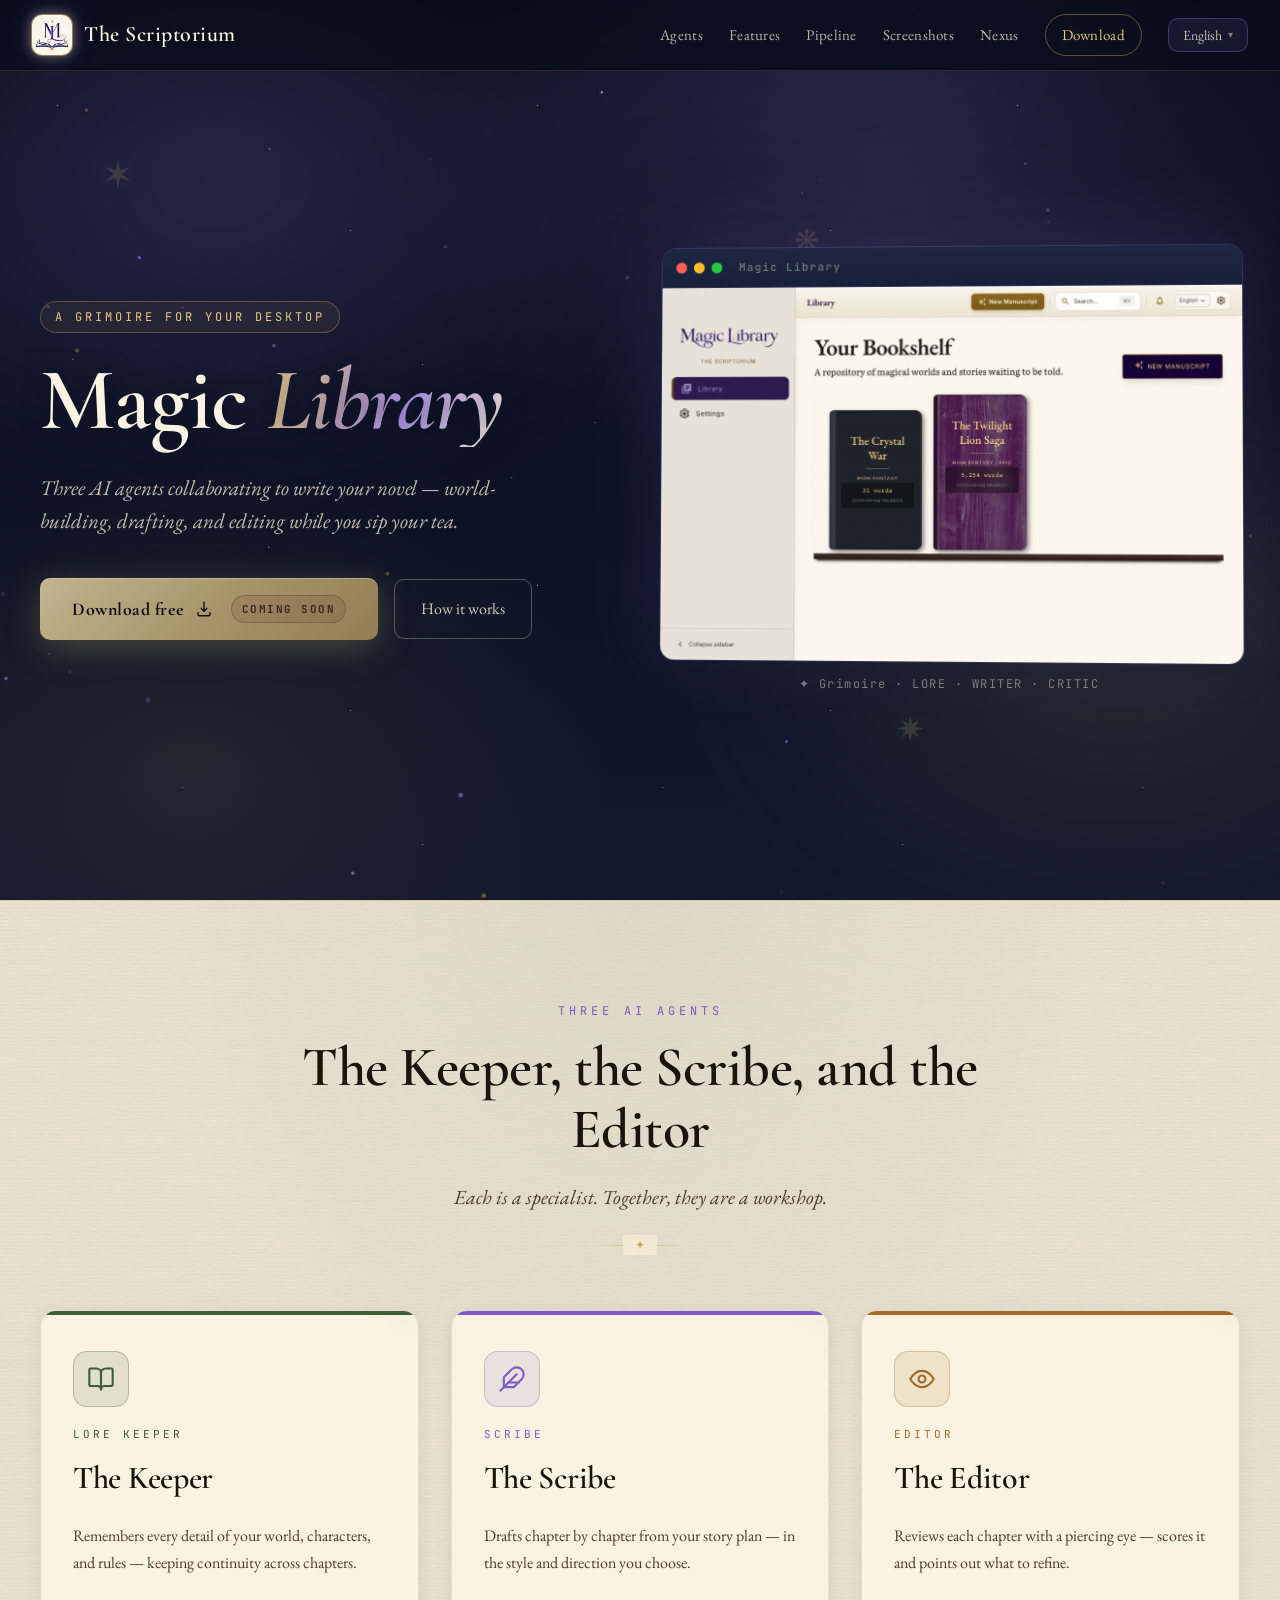
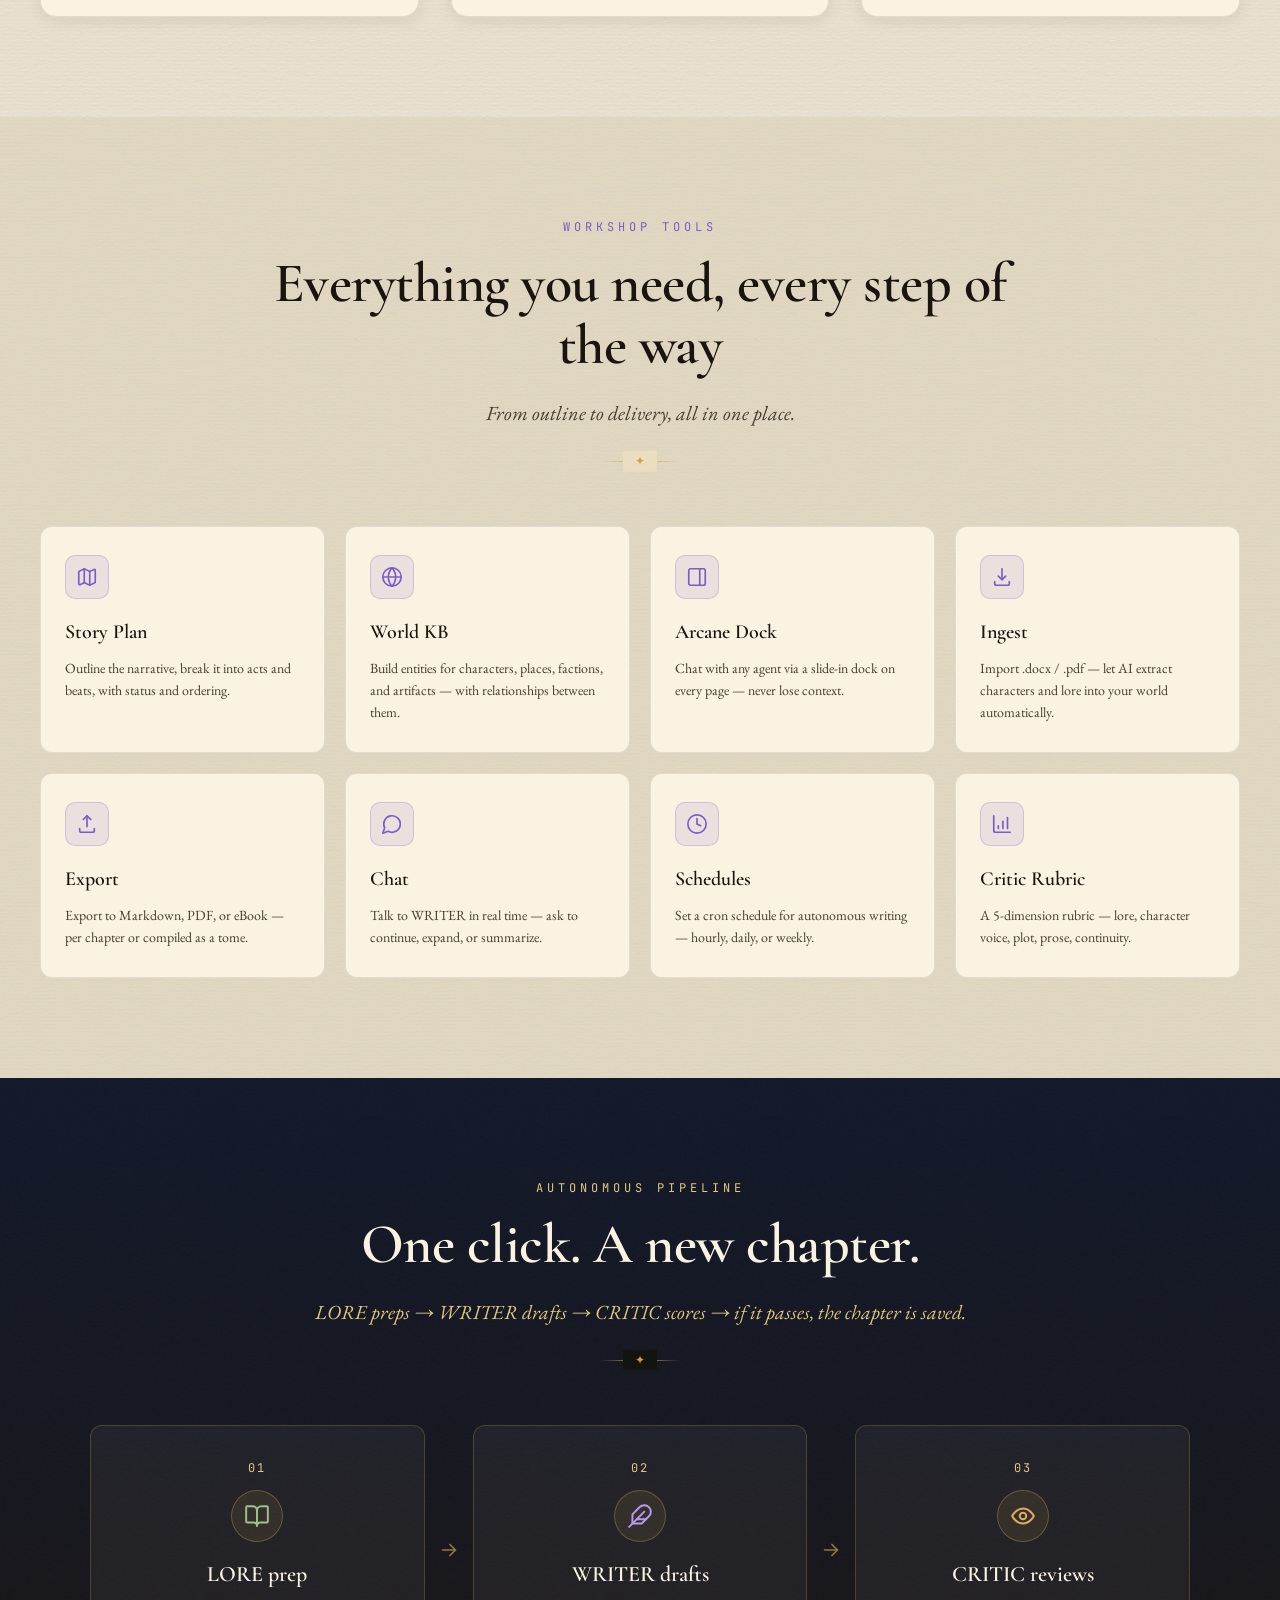
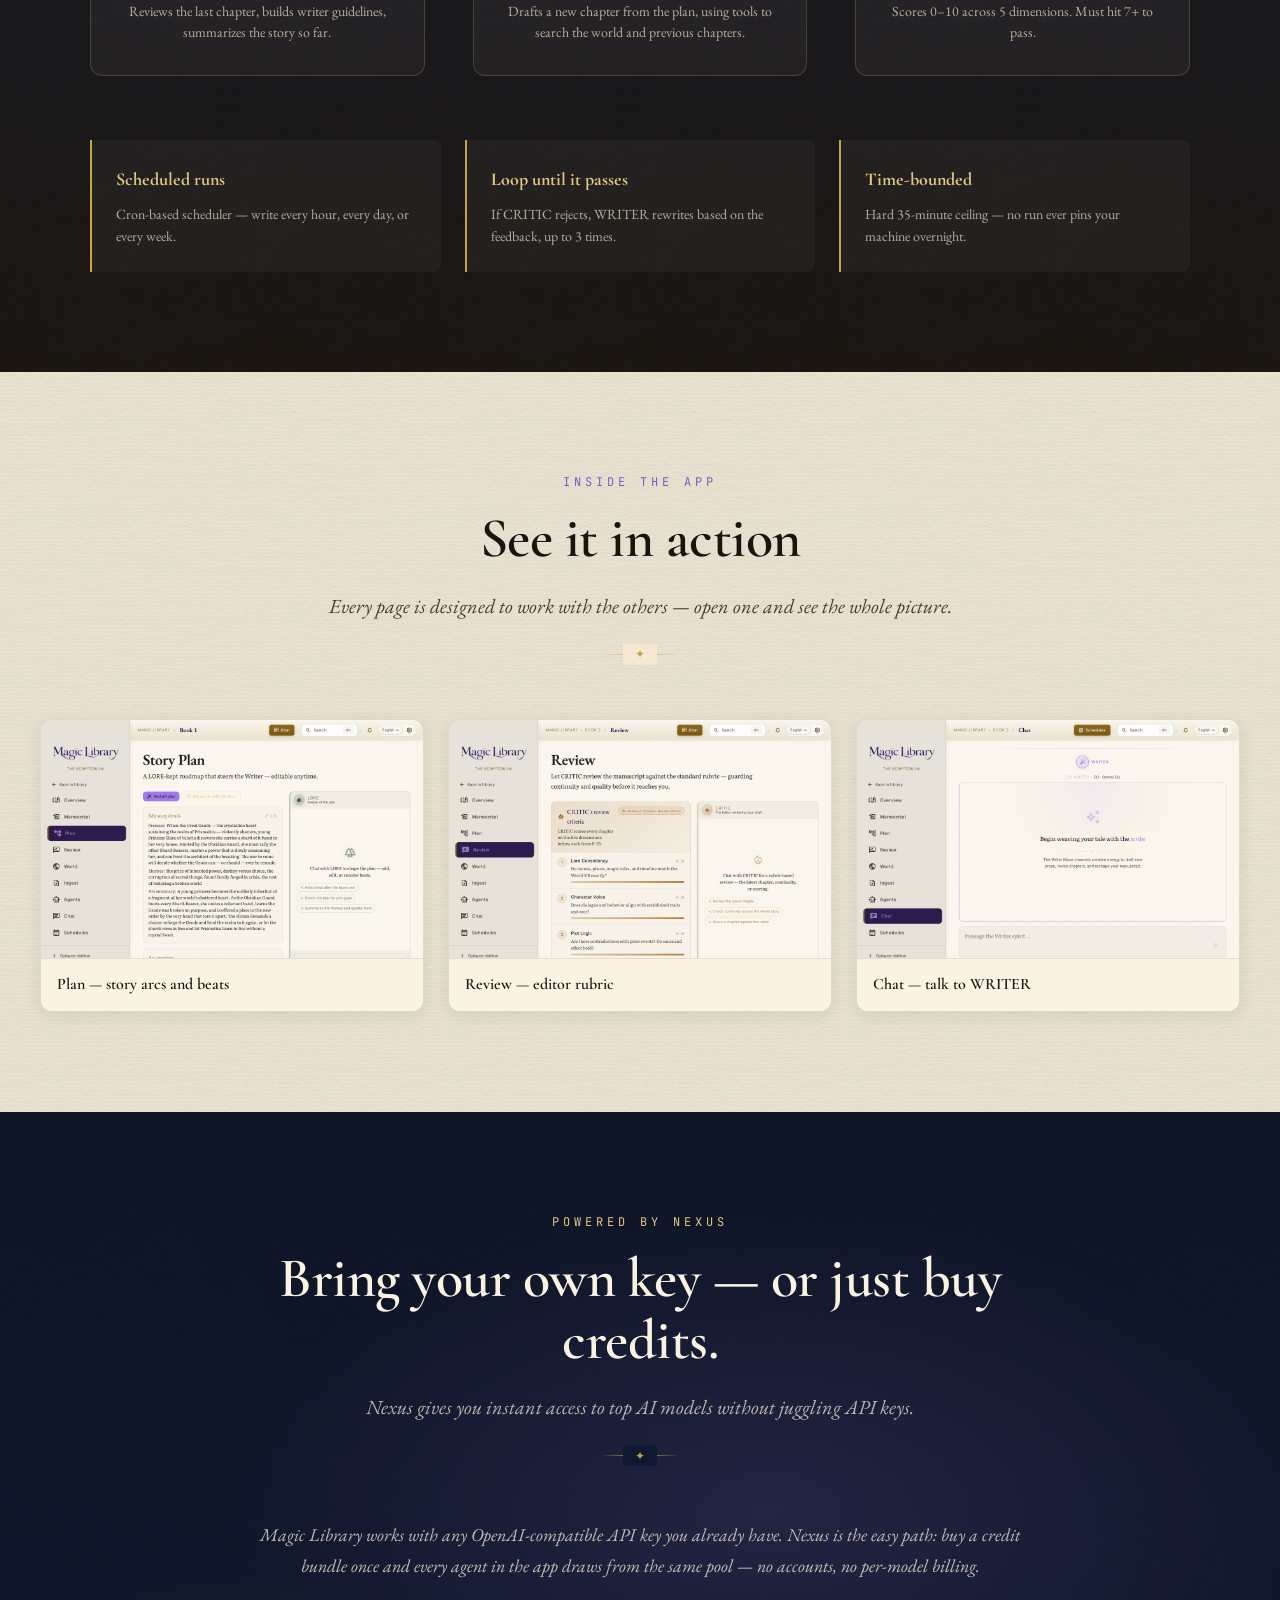
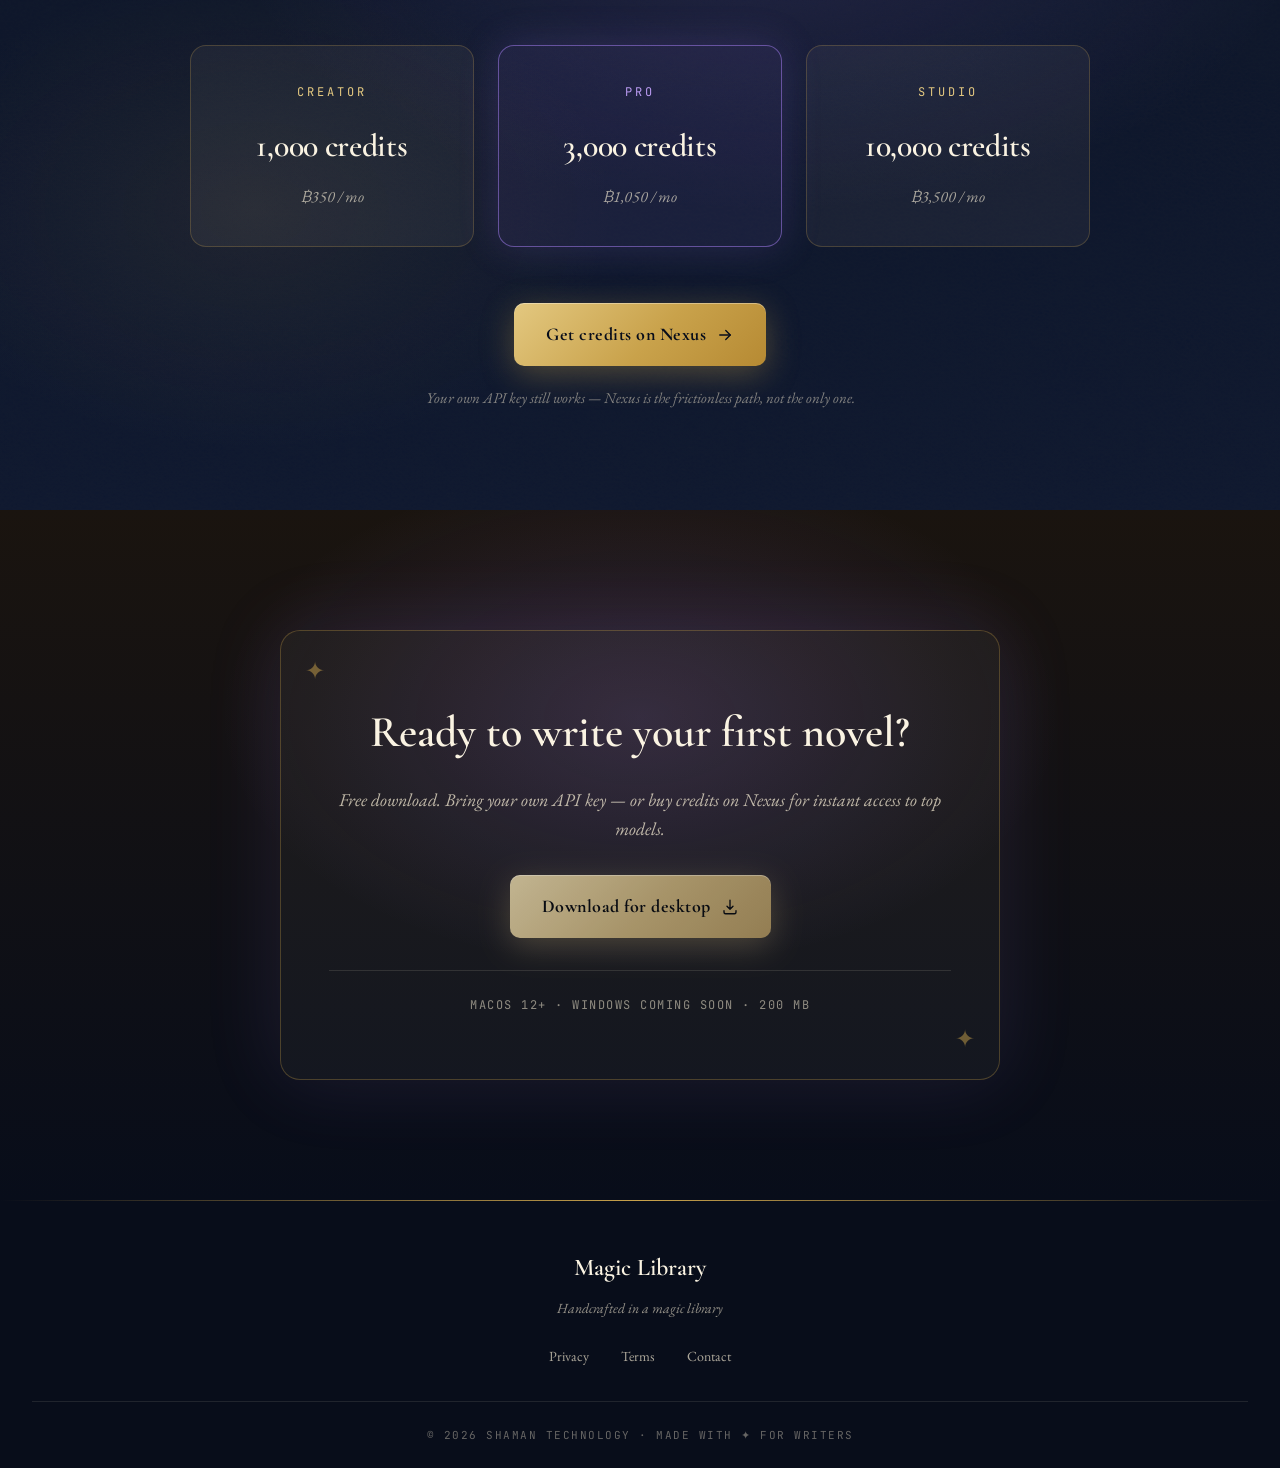
==== commit a74ff3a7: "publish: landing update from monorepo (0893e46)" ====
--- a/index.html
+++ b/index.html
@@ -82,6 +82,7 @@
       <a href="#tools" data-i18n="nav.features">Features</a>
       <a href="#pipeline" data-i18n="nav.pipeline">Pipeline</a>
       <a href="#gallery" data-i18n="nav.screenshots">Screenshots</a>
+      <a href="#nexus" data-i18n="nav.nexus">Nexus</a>
       <a href="#download" class="nav-download" data-i18n="nav.download">Download</a>
       <div class="lang-switcher">
         <button class="lang-button" id="lang-button" type="button" aria-haspopup="true" aria-expanded="false">
@@ -308,6 +309,48 @@
         </div>
         <figcaption class="gallery-item-caption" data-i18n="gallery.chat">Chat — talk to WRITER</figcaption>
       </figure>
+    </div>
+  </section>
+
+  <!-- ============== NEXUS ============== -->
+  <section class="nexus" id="nexus">
+    <div class="section-header fade-in">
+      <div class="section-eyebrow" data-i18n="nexus.eyebrow">Powered by Nexus</div>
+      <h2 class="section-title" data-i18n="nexus.title">Bring your own key — or just buy credits.</h2>
+      <p class="section-subtitle" data-i18n="nexus.subtitle">Nexus gives you instant access to top AI models without juggling API keys.</p>
+      <div class="divider"></div>
+    </div>
+
+    <div class="nexus-body fade-in">
+      <p class="nexus-explainer" data-i18n="nexus.body">
+        Magic Library works with any OpenAI-compatible API key you already have. Nexus is the easy path: buy a credit bundle once and every agent in the app draws from the same pool — no accounts, no per-model billing.
+      </p>
+    </div>
+
+    <div class="nexus-plans">
+      <div class="nexus-plan-card fade-in">
+        <div class="nexus-plan-name" data-i18n="nexus.plans.creator.name">Creator</div>
+        <div class="nexus-plan-credits" data-i18n="nexus.plans.creator.credits">1,000 credits</div>
+        <div class="nexus-plan-price" data-i18n="nexus.plans.creator.price">฿350 / mo</div>
+      </div>
+      <div class="nexus-plan-card nexus-plan-featured fade-in">
+        <div class="nexus-plan-name" data-i18n="nexus.plans.pro.name">Pro</div>
+        <div class="nexus-plan-credits" data-i18n="nexus.plans.pro.credits">3,000 credits</div>
+        <div class="nexus-plan-price" data-i18n="nexus.plans.pro.price">฿1,050 / mo</div>
+      </div>
+      <div class="nexus-plan-card fade-in">
+        <div class="nexus-plan-name" data-i18n="nexus.plans.studio.name">Studio</div>
+        <div class="nexus-plan-credits" data-i18n="nexus.plans.studio.credits">10,000 credits</div>
+        <div class="nexus-plan-price" data-i18n="nexus.plans.studio.price">฿3,500 / mo</div>
+      </div>
+    </div>
+
+    <div class="nexus-cta fade-in">
+      <a href="https://nexus.shamantech.co" target="_blank" rel="noopener" class="btn-primary nexus-btn">
+        <span data-i18n="nexus.cta">Get credits on Nexus</span>
+        <svg class="icon" width="18" height="18" aria-hidden="true"><use href="#i-arrow"/></svg>
+      </a>
+      <p class="nexus-byo-note" data-i18n="nexus.byoNote">Your own API key still works — Nexus is the frictionless path, not the only one.</p>
     </div>
   </section>
 
@@ -345,7 +388,7 @@
     <div class="cta-card fade-in">
       <h2 class="cta-title" data-i18n="cta.title">Ready to write your first novel?</h2>
       <p class="cta-desc" data-i18n="cta.desc">
-        Free download. Bring your own API key — or wait for Nexus integration to buy credits in-app.
+        Free download. Bring your own API key — or buy credits on Nexus for instant access to top models.
       </p>
       <a id="download-btn-2" class="btn-primary" href="#download" aria-disabled="true">
         <span data-i18n="cta.download">Download for desktop</span>
--- a/styles.css
+++ b/styles.css
@@ -1274,6 +1274,157 @@
   }
 }
 
+/* ============== NEXUS (dark chapter) ============== */
+.nexus {
+  background:
+    radial-gradient(ellipse 900px 500px at 60% 40%, rgba(159, 122, 234, 0.14) 0%, transparent 60%),
+    radial-gradient(ellipse 600px 400px at 20% 70%, rgba(201, 162, 75, 0.09) 0%, transparent 60%),
+    linear-gradient(180deg, var(--night) 0%, #0E1830 100%);
+  color: var(--parchment-light);
+  position: relative;
+  overflow: hidden;
+}
+
+.nexus::before {
+  content: "";
+  position: absolute;
+  inset: 0;
+  background: url("assets/textures/dark-leather.png");
+  background-size: 400px;
+  opacity: 0.25;
+  pointer-events: none;
+}
+
+.nexus .section-eyebrow {
+  color: var(--gold-bright);
+}
+
+.nexus .section-title {
+  color: var(--parchment-light);
+}
+
+.nexus .section-subtitle {
+  color: rgba(243, 233, 210, 0.75);
+}
+
+.nexus .divider::before {
+  background: #0E1830;
+}
+
+.nexus-body {
+  max-width: 760px;
+  margin: 0 auto 64px;
+  text-align: center;
+  position: relative;
+  z-index: 1;
+}
+
+.nexus-explainer {
+  font-family: var(--font-body);
+  font-size: 18px;
+  line-height: 1.7;
+  color: rgba(243, 233, 210, 0.78);
+  font-style: italic;
+}
+
+.nexus-plans {
+  max-width: 900px;
+  margin: 0 auto 56px;
+  display: grid;
+  grid-template-columns: repeat(3, 1fr);
+  gap: 24px;
+  position: relative;
+  z-index: 1;
+}
+
+.nexus-plan-card {
+  padding: 36px 28px;
+  background: rgba(243, 233, 210, 0.05);
+  border: 1px solid rgba(201, 162, 75, 0.25);
+  border-radius: 16px;
+  text-align: center;
+  transition: transform 0.35s, border-color 0.35s, background 0.35s;
+}
+
+.nexus-plan-card:hover {
+  transform: translateY(-5px);
+  border-color: rgba(201, 162, 75, 0.5);
+  background: rgba(243, 233, 210, 0.08);
+}
+
+.nexus-plan-card.nexus-plan-featured {
+  border-color: rgba(159, 122, 234, 0.55);
+  background: rgba(159, 122, 234, 0.08);
+  box-shadow: 0 0 40px rgba(159, 122, 234, 0.18);
+}
+
+.nexus-plan-card.nexus-plan-featured:hover {
+  border-color: rgba(159, 122, 234, 0.8);
+  background: rgba(159, 122, 234, 0.14);
+}
+
+.nexus-plan-name {
+  font-family: var(--font-mono);
+  font-size: 12px;
+  letter-spacing: 3px;
+  text-transform: uppercase;
+  color: var(--gold-bright);
+  margin-bottom: 16px;
+}
+
+.nexus-plan-featured .nexus-plan-name {
+  color: var(--ethereal-soft);
+}
+
+.nexus-plan-credits {
+  font-family: var(--font-display);
+  font-size: 32px;
+  font-weight: 600;
+  color: var(--parchment-light);
+  margin-bottom: 10px;
+  letter-spacing: -0.3px;
+}
+
+.nexus-plan-price {
+  font-family: var(--font-body);
+  font-size: 16px;
+  color: rgba(243, 233, 210, 0.65);
+  font-style: italic;
+}
+
+.nexus-cta {
+  text-align: center;
+  position: relative;
+  z-index: 1;
+}
+
+.nexus-btn {
+  margin-bottom: 20px;
+}
+
+.nexus-byo-note {
+  font-family: var(--font-body);
+  font-size: 15px;
+  font-style: italic;
+  color: rgba(243, 233, 210, 0.5);
+  max-width: 480px;
+  margin: 0 auto;
+  line-height: 1.6;
+}
+
+@media (max-width: 1024px) {
+  .nexus-plans {
+    grid-template-columns: repeat(3, 1fr);
+  }
+}
+
+@media (max-width: 720px) {
+  .nexus-plans {
+    grid-template-columns: 1fr;
+    max-width: 400px;
+  }
+}
+
 /* ============== CTA (dark finale) ============== */
 .cta {
   background:
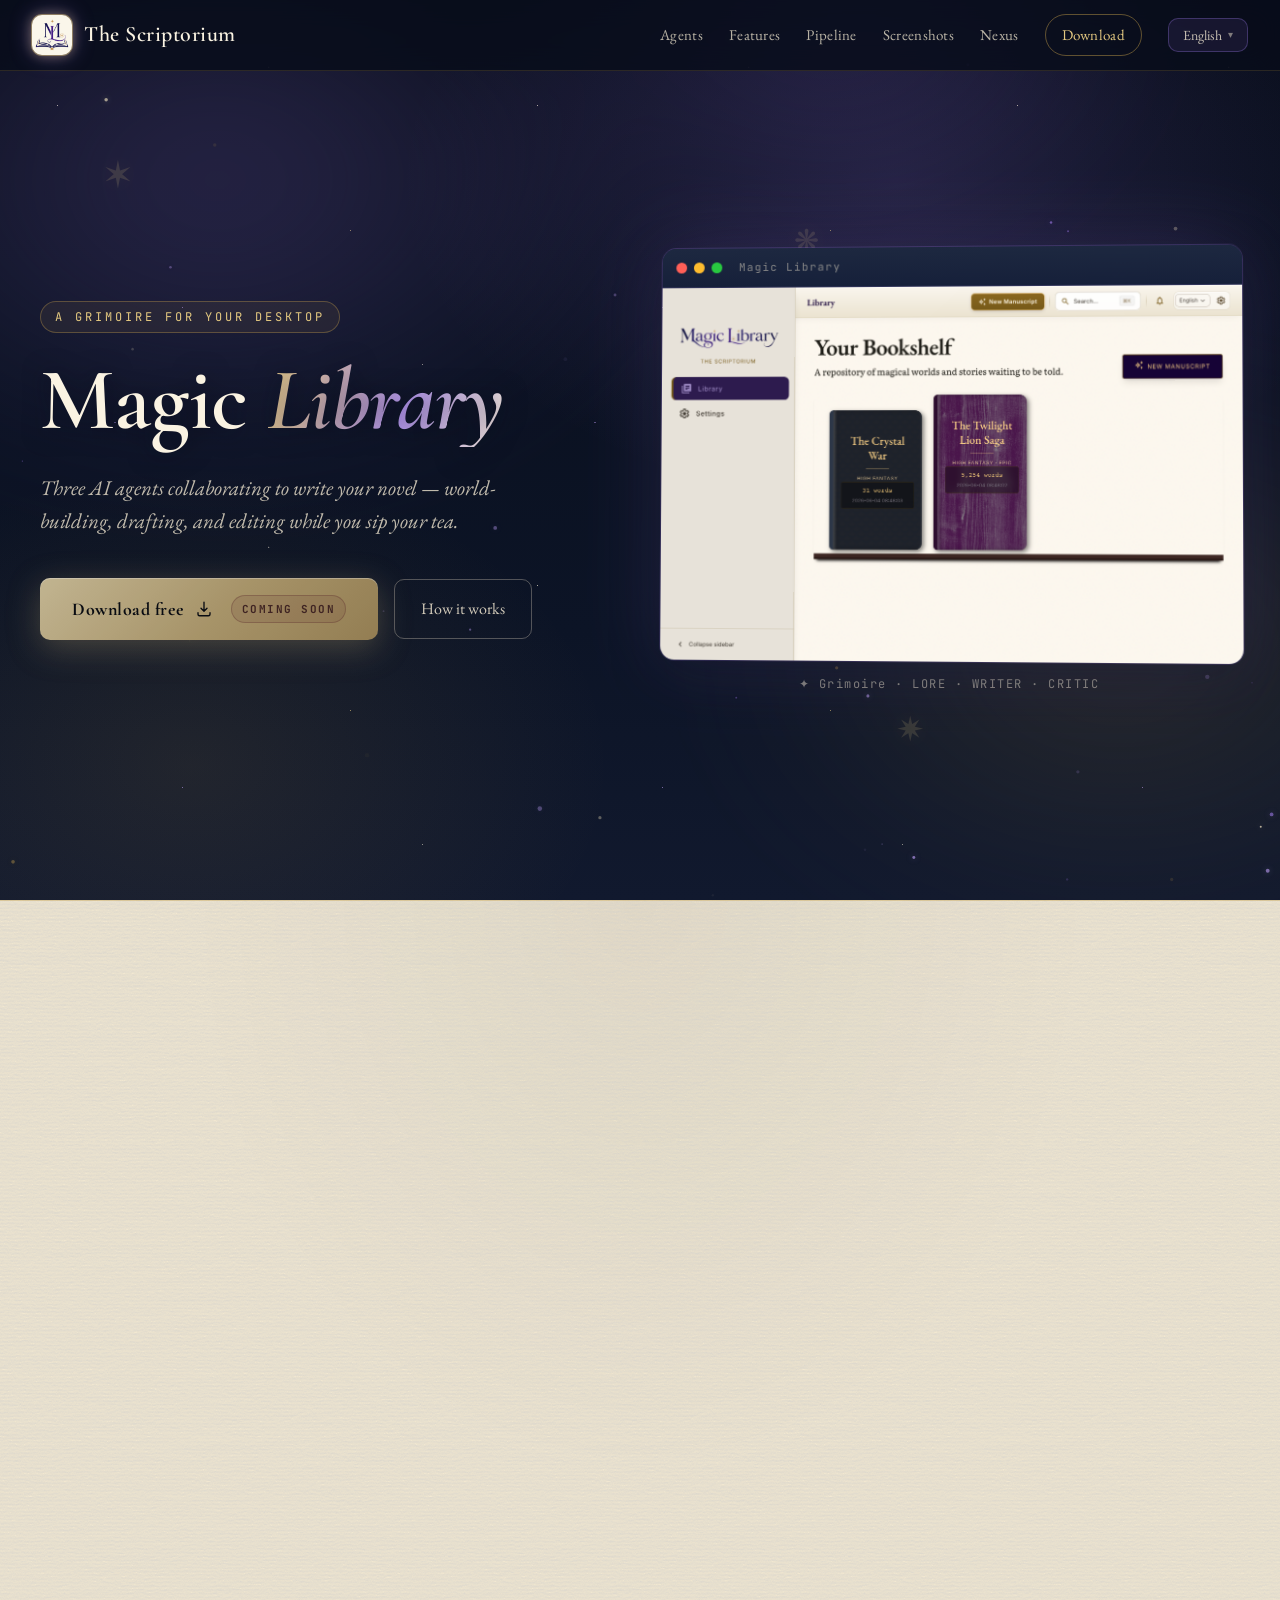
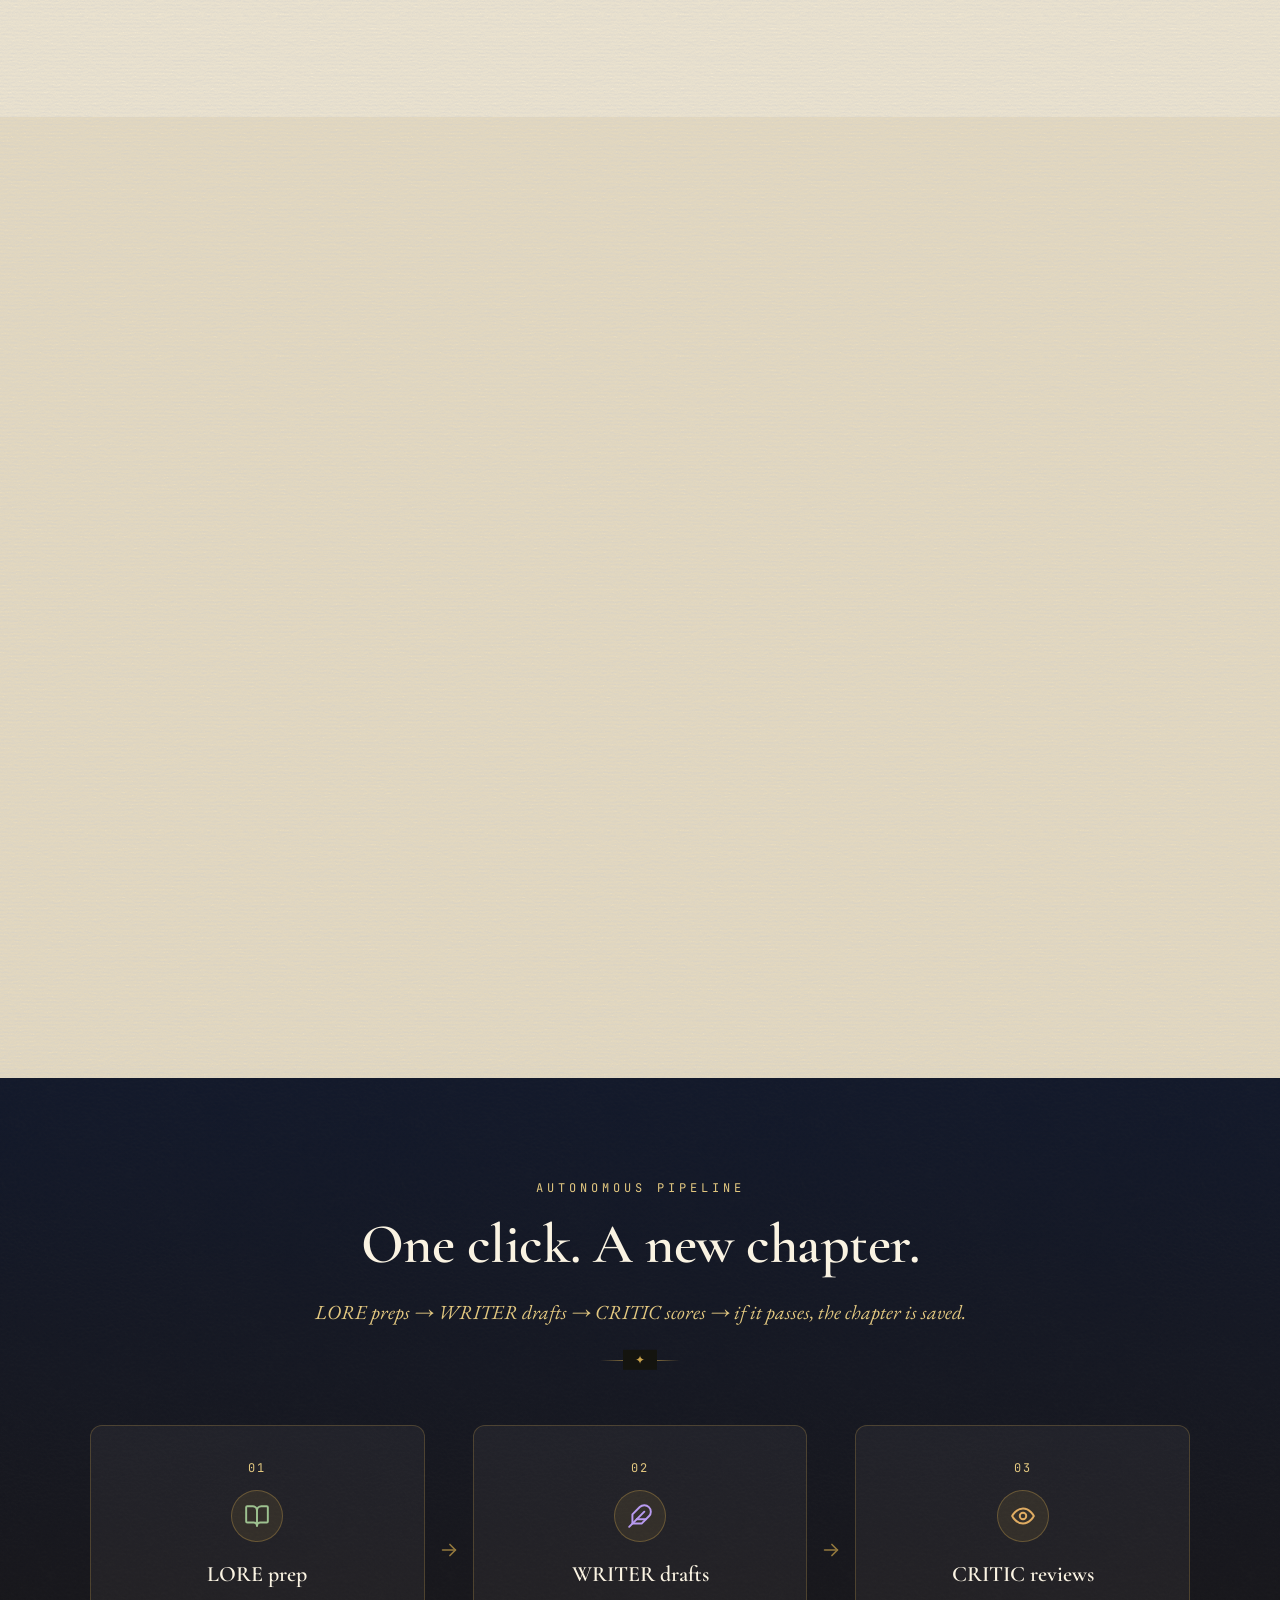
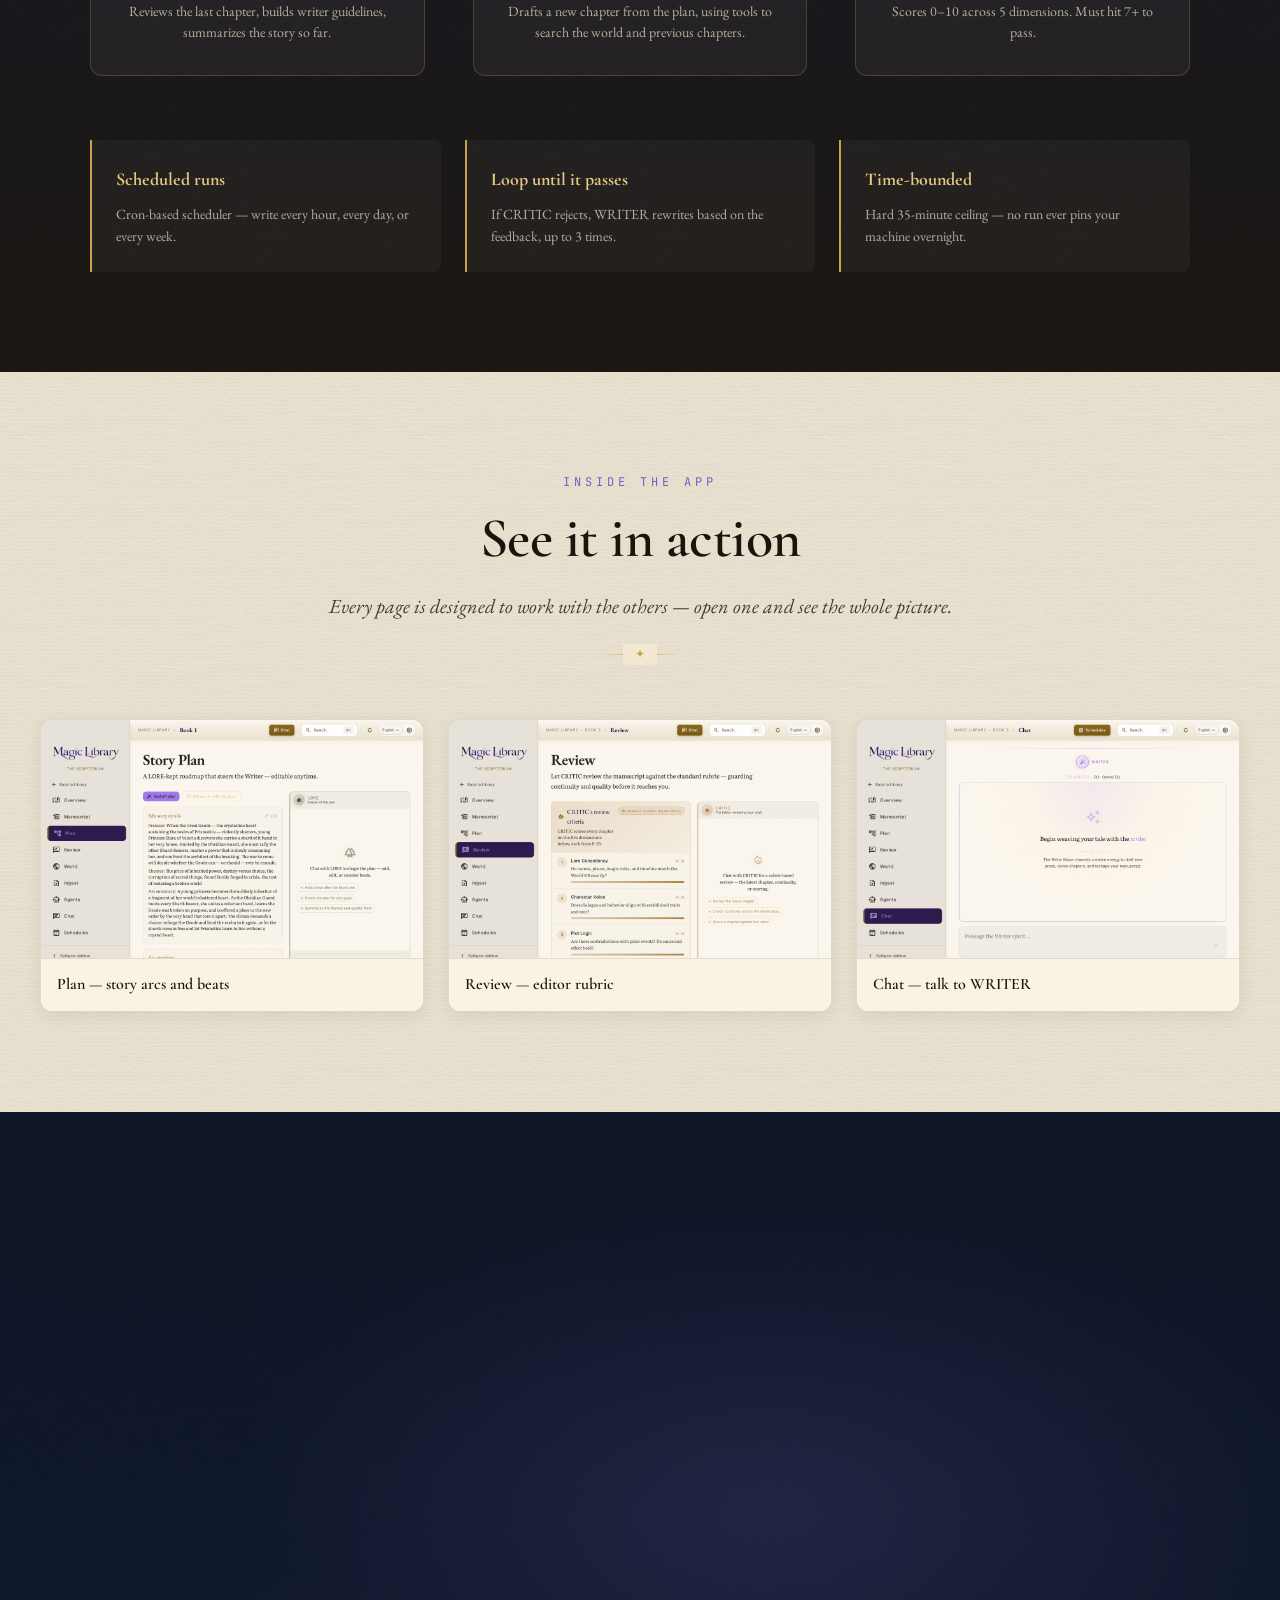
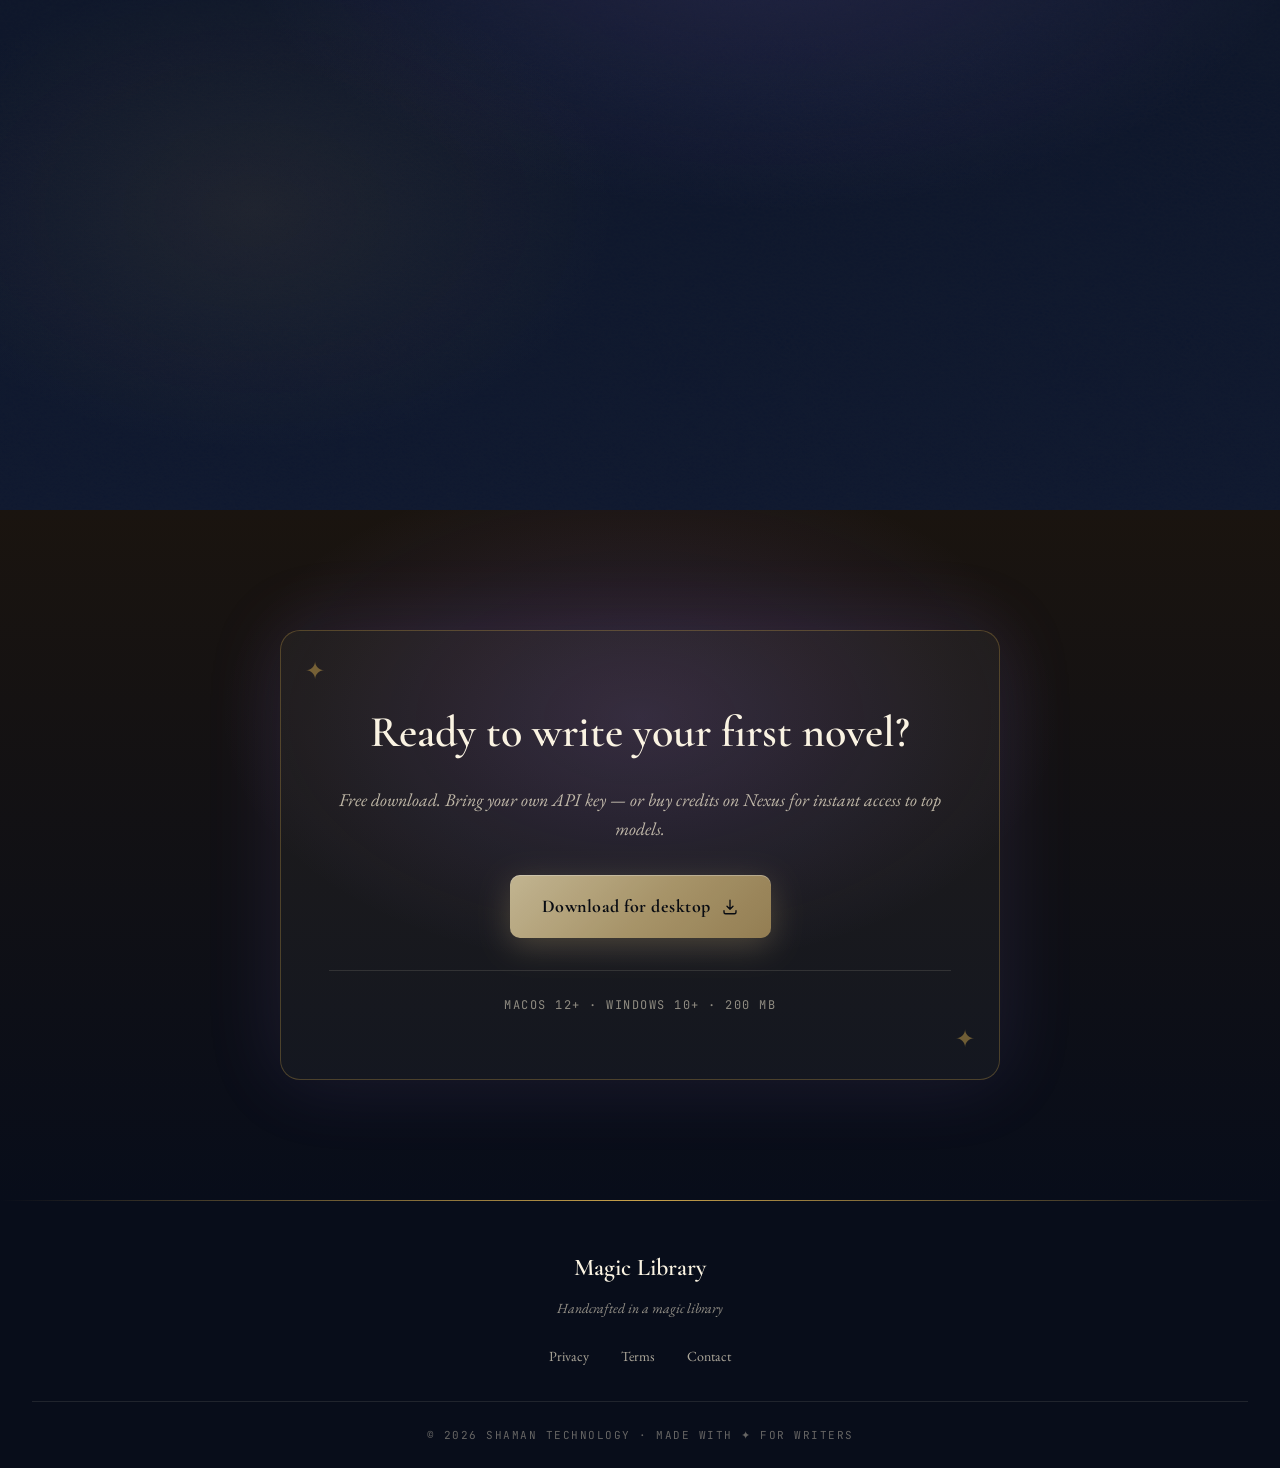
==== commit 71f7eec7: "publish: landing update from monorepo (7cebe3c)" ====
--- a/index.html
+++ b/index.html
@@ -122,6 +122,9 @@
           </a>
           <a class="btn-ghost" href="#agents" data-i18n="hero.learnMore">How it works</a>
         </div>
+        <!-- Filled in by download.js once the release API answers: points at
+             whichever installer is NOT the visitor's platform. -->
+        <a class="download-alt" data-download-alt hidden></a>
       </div>
       <div class="hero-shot" data-lightbox-index="0" role="button" tabindex="0" aria-label="Open screenshot viewer">
         <div class="shot-window">
@@ -394,7 +397,16 @@
         <span data-i18n="cta.download">Download for desktop</span>
         <svg class="icon" width="18" height="18" aria-hidden="true"><use href="#i-download"/></svg>
       </a>
-      <div class="cta-requirements" data-i18n="cta.requirements">macOS 12+ · Windows coming soon · 200 MB</div>
+      <a class="download-alt" data-download-alt hidden></a>
+      <div class="cta-requirements" data-i18n="cta.requirements">macOS 12+ · Windows 10+ · 200 MB</div>
+      <!-- Windows visitors only. The installer is not code-signed, so SmartScreen
+           interrupts the first run; saying so here, with the way through it, is
+           what keeps people from assuming the download is broken. -->
+      <p class="download-note" data-win-note hidden data-i18n="download.winSmartScreen">
+        Windows will show “Windows protected your PC” the first time you run the installer.
+        Choose More info → Run anyway. This appears because the installer is not yet
+        code-signed, not because anything is wrong with the download.
+      </p>
     </div>
   </section>
 
--- a/styles.css
+++ b/styles.css
@@ -1680,3 +1680,39 @@
     transform: none !important;
   }
 }
+
+/* ---------- Cross-platform download affordances ---------- */
+
+/* Secondary link to the installer for the platform the visitor is NOT on.
+   Deliberately quiet: the primary CTA already matches their OS. */
+.download-alt {
+  display: inline-block;
+  margin-top: 14px;
+  font-family: var(--font-mono);
+  font-size: 12px;
+  letter-spacing: 0.6px;
+  color: rgba(243, 233, 210, 0.55);
+  text-decoration: underline;
+  text-underline-offset: 3px;
+  transition: color 0.2s ease;
+}
+
+.download-alt:hover,
+.download-alt:focus-visible {
+  color: rgba(243, 233, 210, 0.85);
+}
+
+/* SmartScreen explainer, shown to Windows visitors only. */
+.download-note {
+  max-width: 52ch;
+  margin: 18px auto 0;
+  font-size: 13px;
+  line-height: 1.6;
+  color: rgba(243, 233, 210, 0.6);
+  text-align: center;
+}
+
+.download-alt[hidden],
+.download-note[hidden] {
+  display: none;
+}
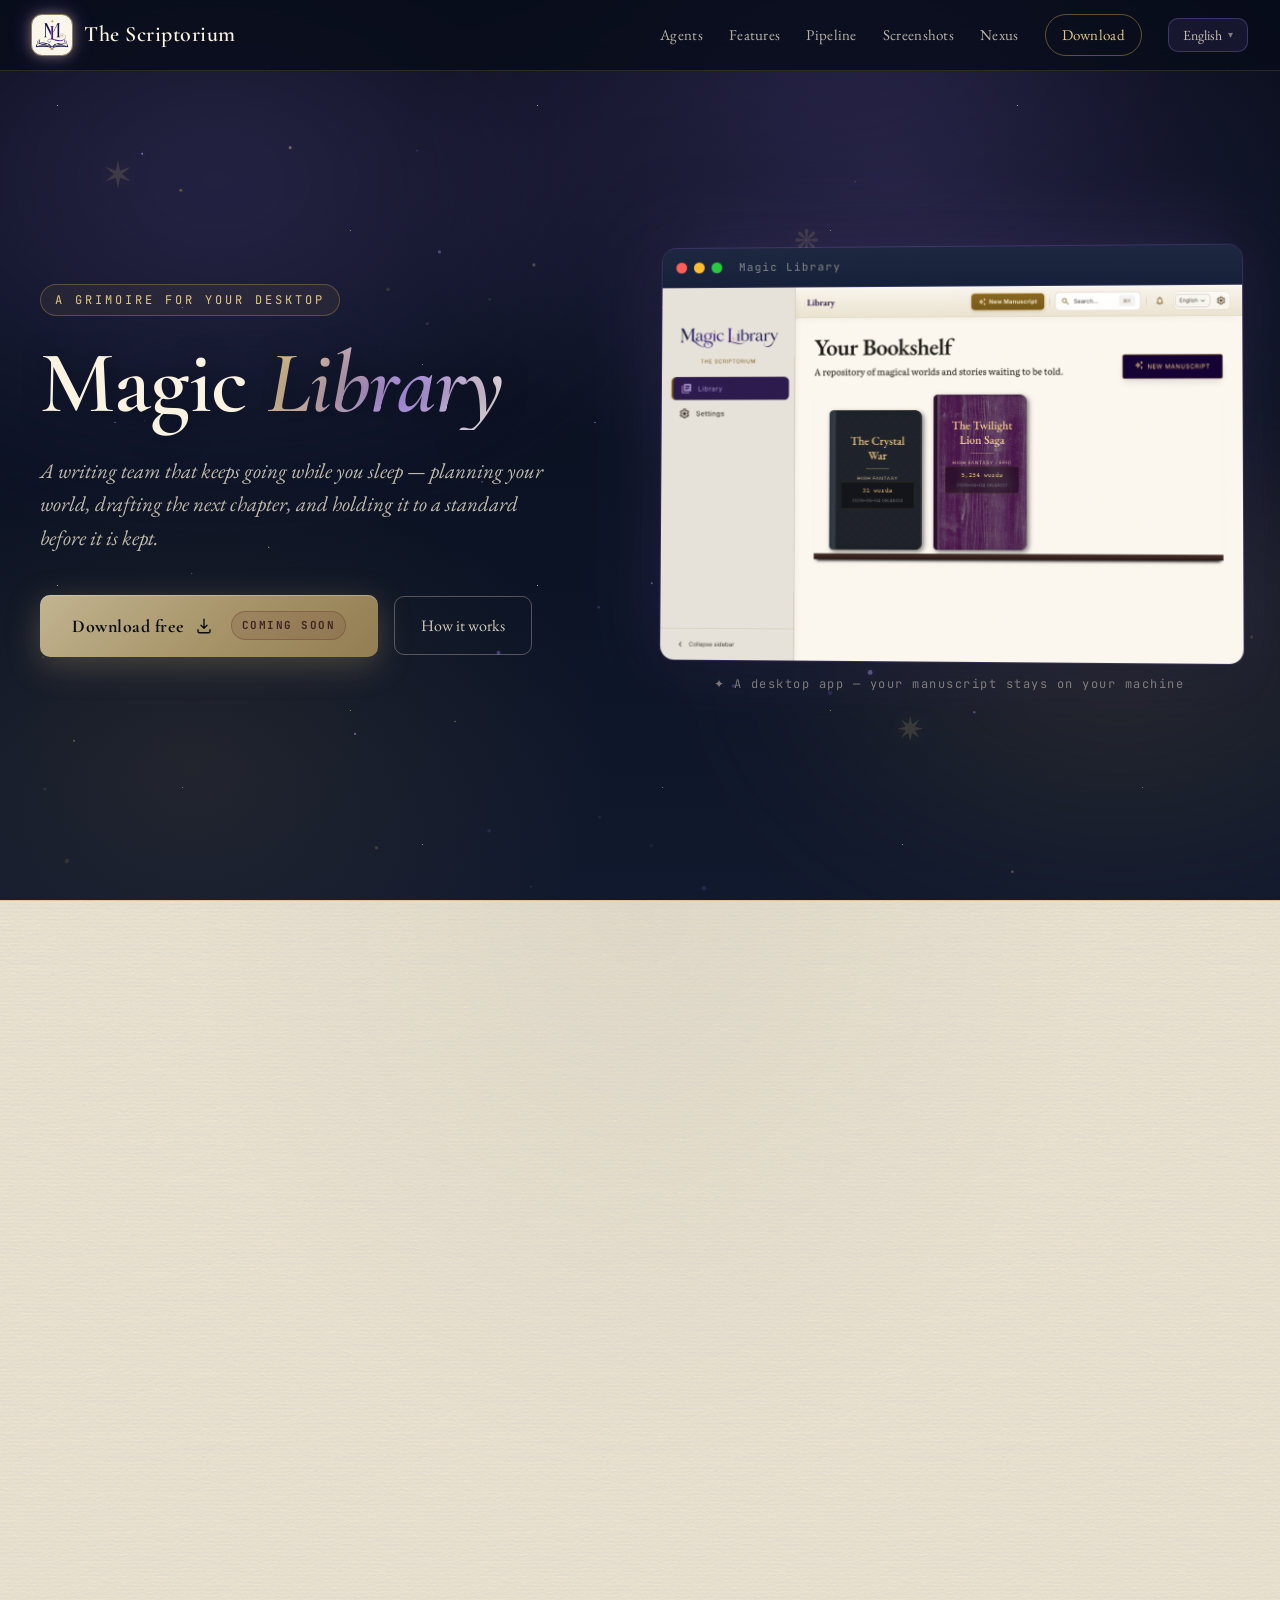
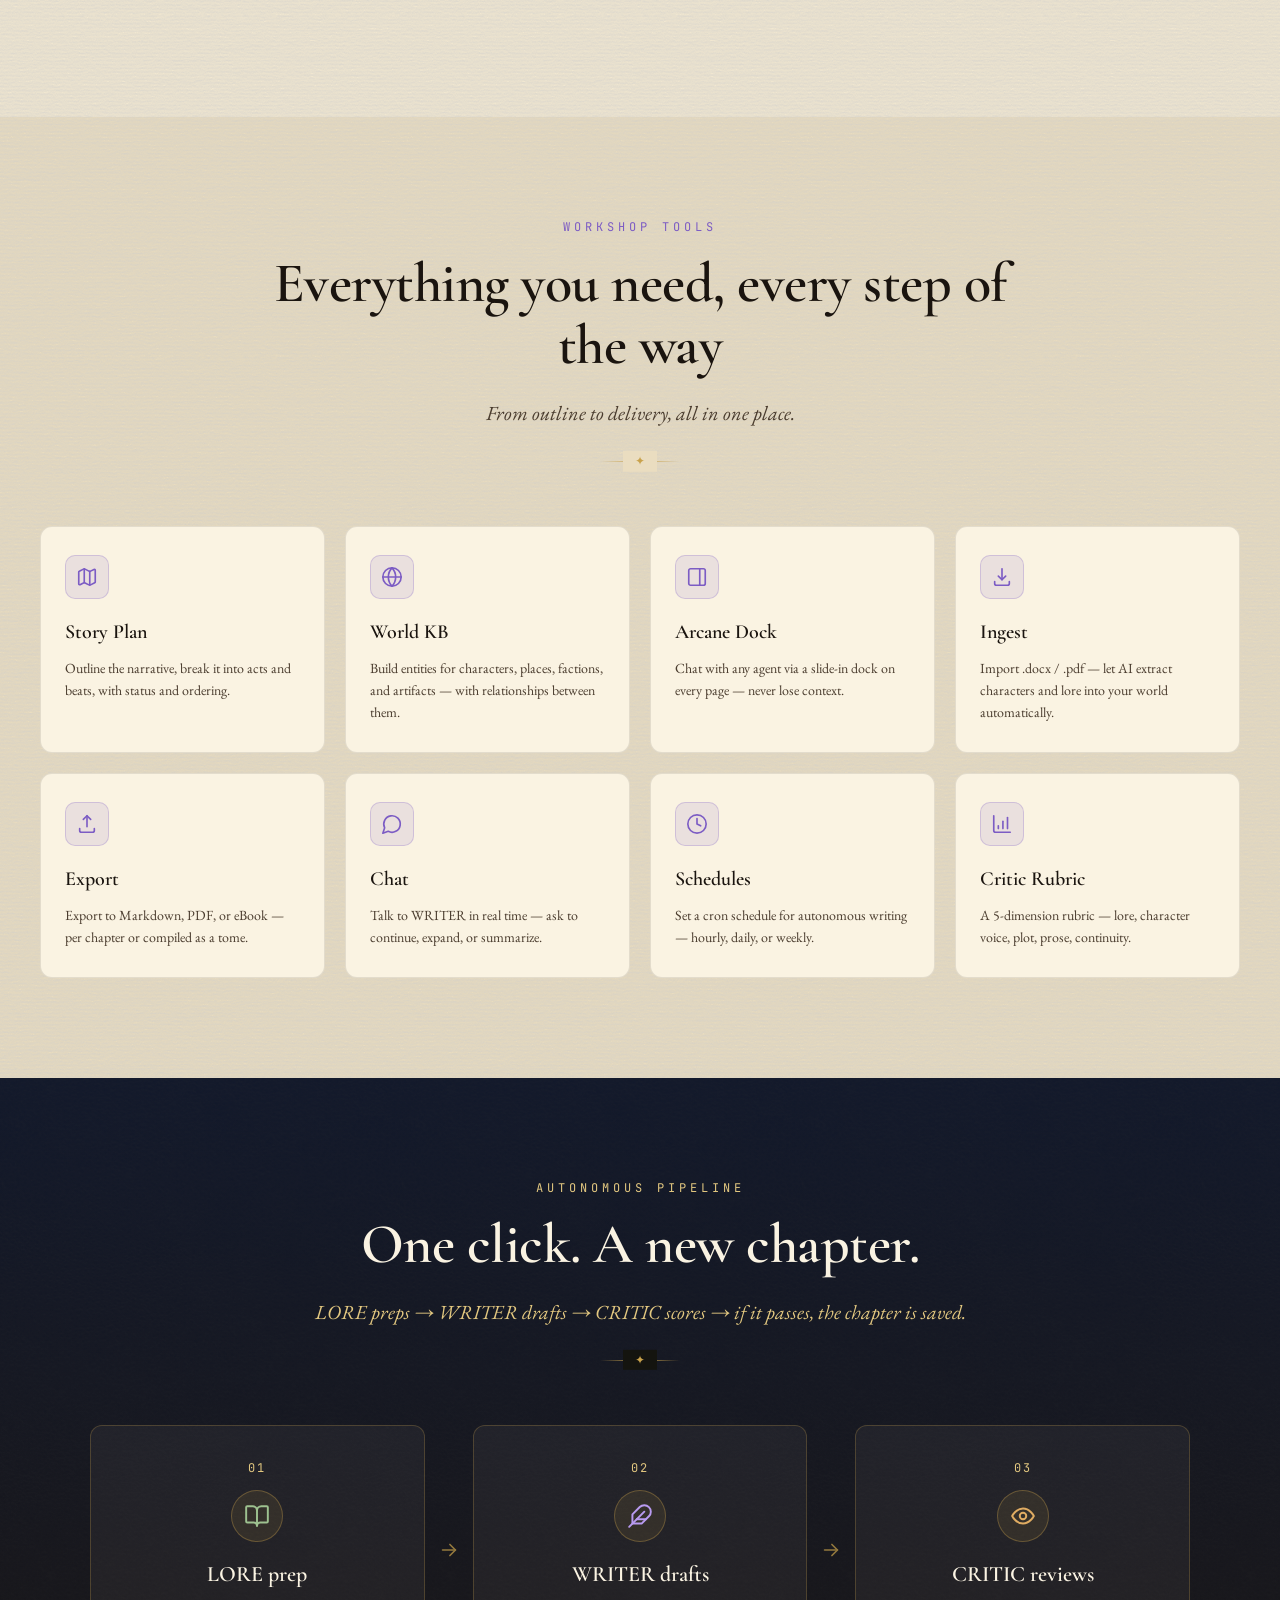
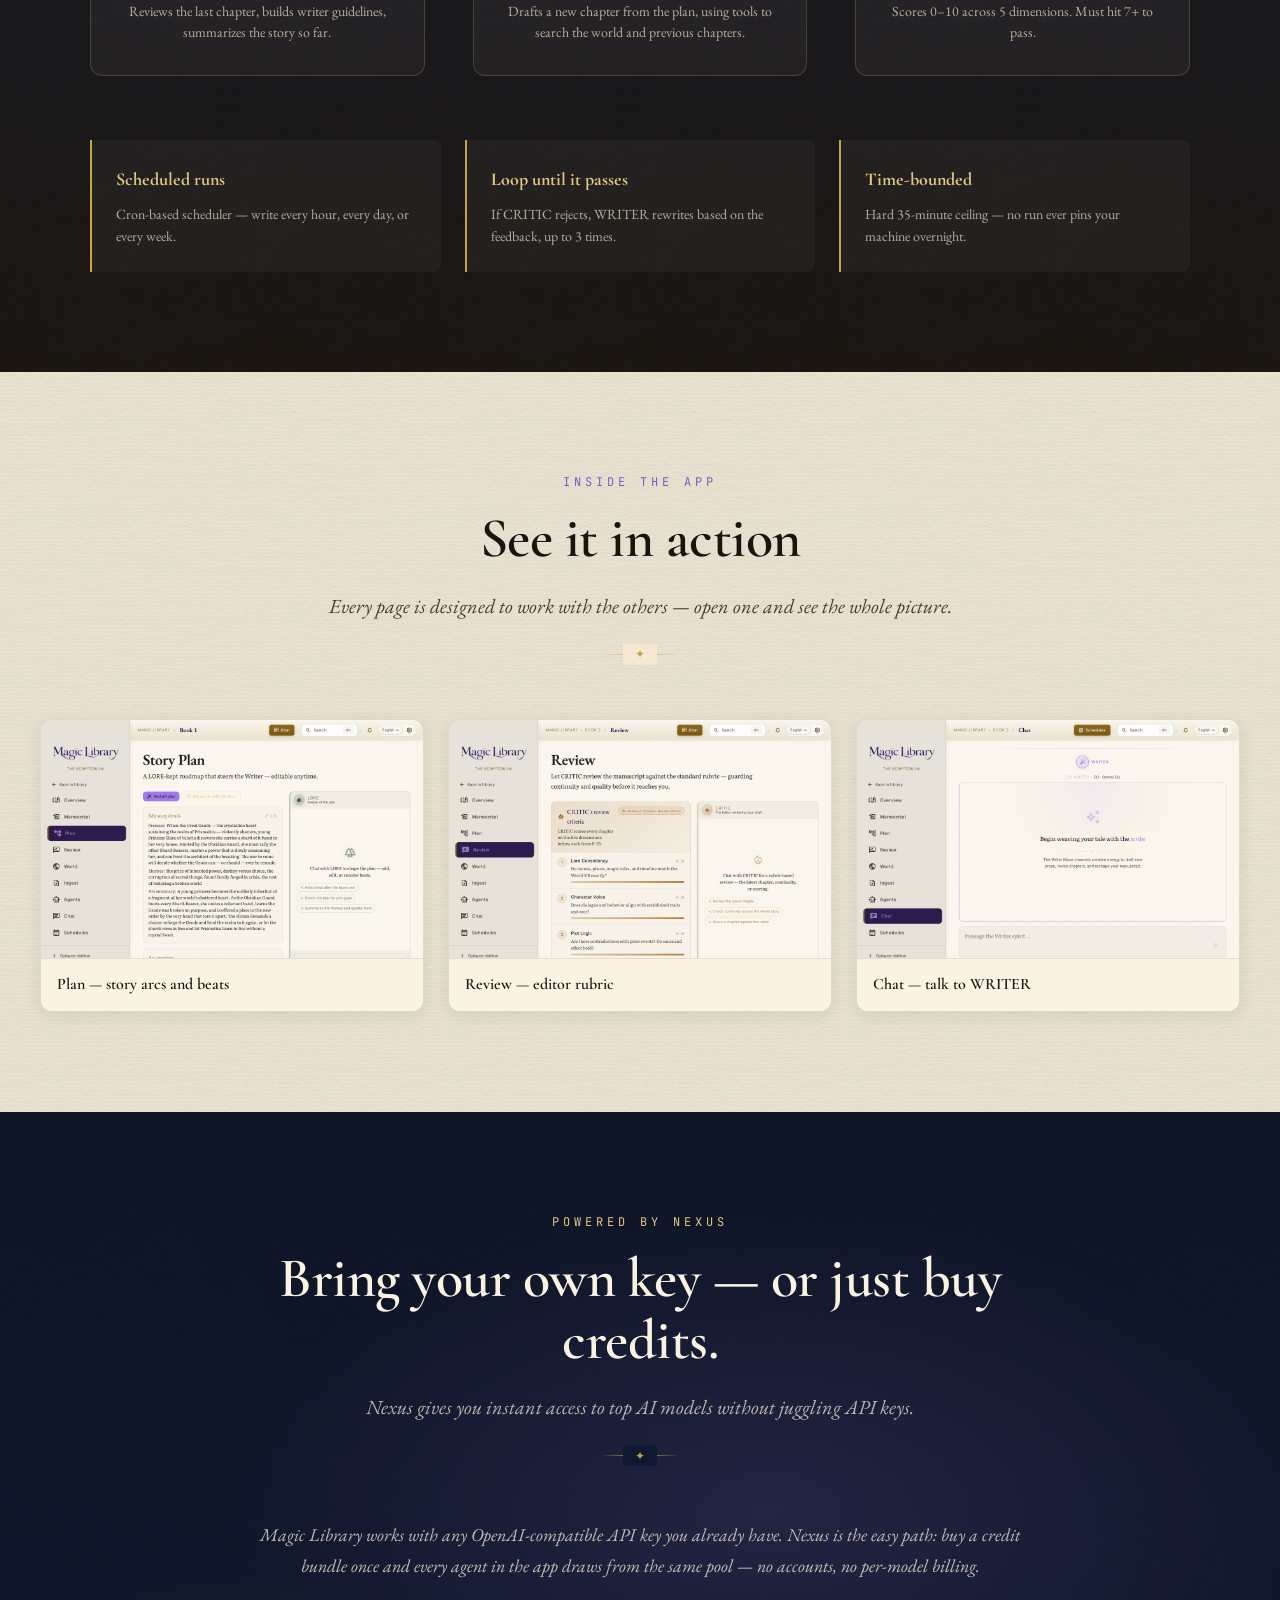
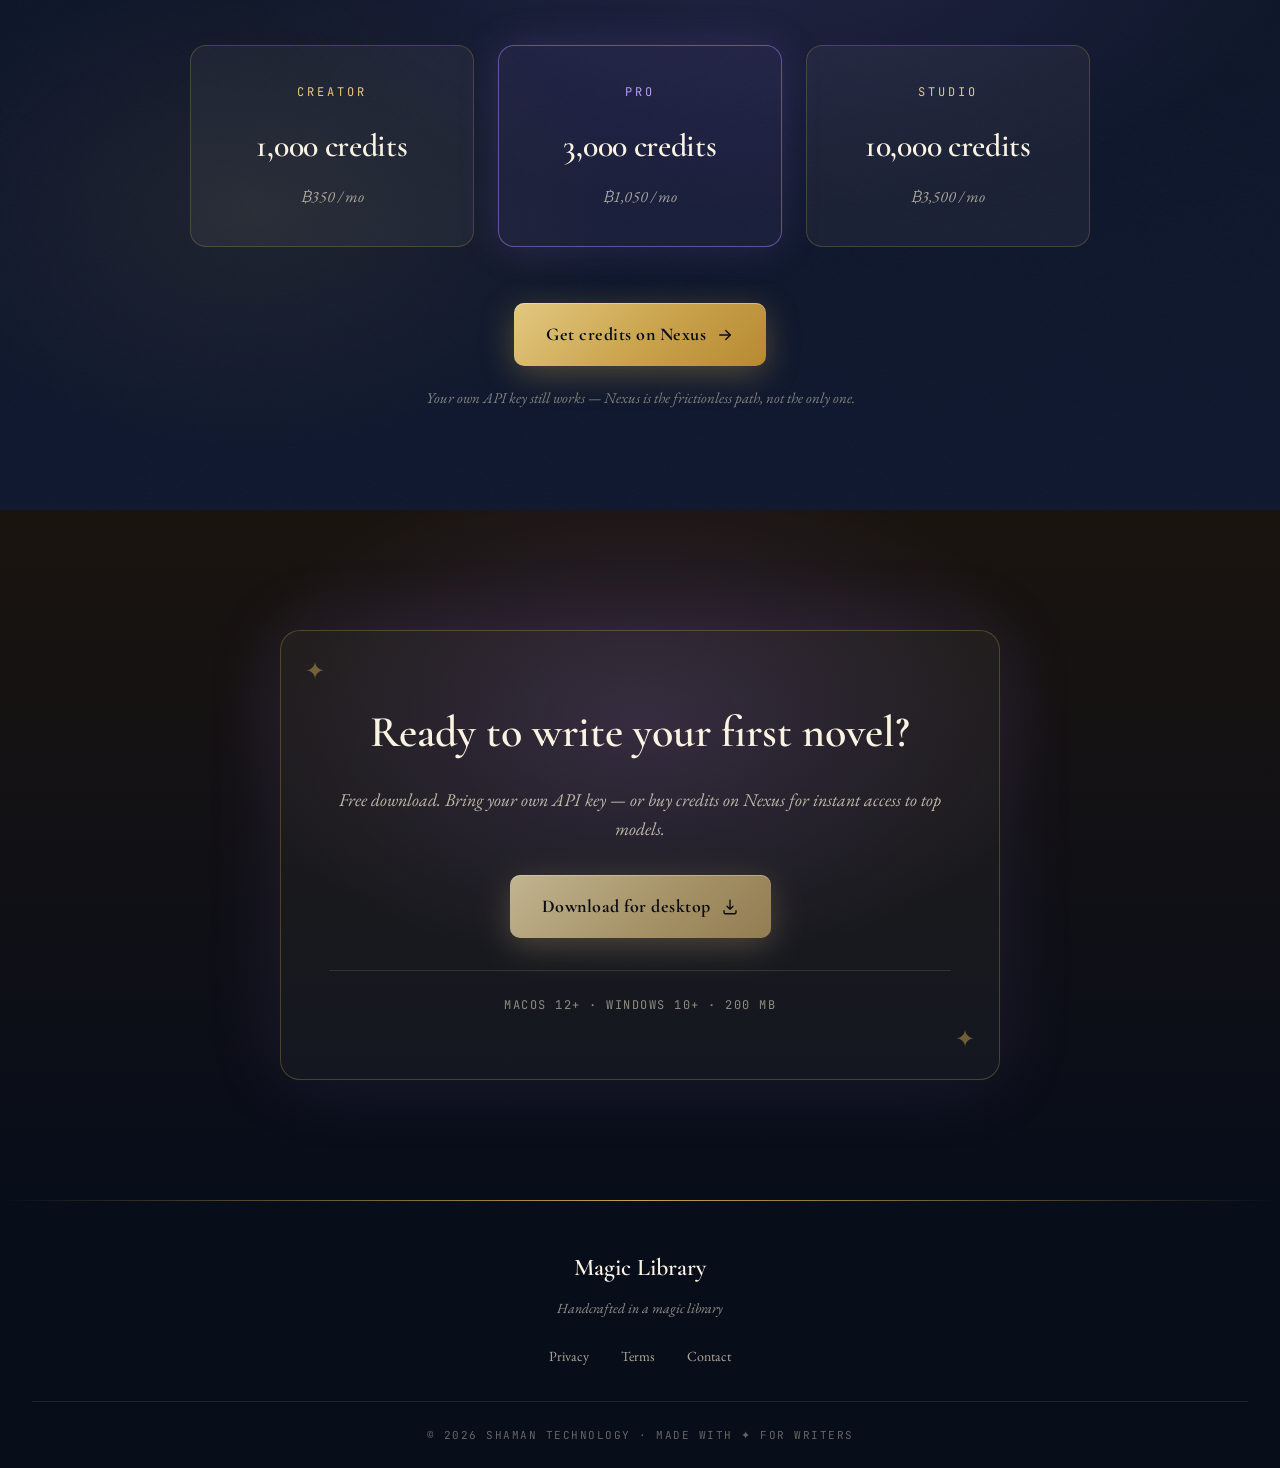
==== commit b6d569d3: "feat(hero): play the app in the hero window, and drop the agent names The hero's right column framed" ====
--- a/index.html
+++ b/index.html
@@ -112,7 +112,8 @@
         <span class="hero-eyebrow" data-i18n="hero.eyebrow">A Grimoire for your desktop</span>
         <h1 class="hero-title" data-i18n-html="hero.title">Magic <span class="glyph">Library</span></h1>
         <p class="hero-tagline" data-i18n="hero.tagline">
-          Three AI agents collaborate to write your novel — world-building, drafting, and editing while you sip your tea.
+          A writing team that keeps going while you sleep — planning your world, drafting the next
+          chapter, and holding it to a standard before it is kept.
         </p>
         <div class="hero-cta">
           <a id="download-btn" class="btn-primary" href="#download" aria-disabled="true">
@@ -132,9 +133,21 @@
             <span class="dot dot-r"></span><span class="dot dot-y"></span><span class="dot dot-g"></span>
             <span class="shot-bar-title">Magic Library</span>
           </div>
-          <img src="assets/screenshots/bookshelf-en.png" alt="Magic Library screenshot" width="1280" height="800" />
-        </div>
-        <div class="hero-shot-caption" data-i18n="hero.caption">✦ Grimoire · LORE · WRITER · CRITIC</div>
+          <!-- Muted, looping tour of the app. The poster is the still it
+               replaces, so the first paint is unchanged if the video is slow
+               or blocked, and the <img> inside is the fallback for anything
+               that cannot play it. Paused for prefers-reduced-motion in
+               magic.js, which cannot be done from CSS. -->
+          <video class="shot-media" width="1280" height="800" autoplay muted loop
+                 playsinline preload="metadata"
+                 poster="assets/screenshots/bookshelf-en.png"
+                 aria-label="Magic Library in use">
+            <source src="assets/hero-tour.mp4" type="video/mp4" />
+            <img src="assets/screenshots/bookshelf-en.png" alt="Magic Library screenshot"
+                 width="1280" height="800" />
+          </video>
+        </div>
+        <div class="hero-shot-caption" data-i18n="hero.caption">✦ A desktop app — your manuscript stays on your machine</div>
       </div>
     </div>
   </section>
--- a/styles.css
+++ b/styles.css
@@ -614,7 +614,8 @@
   color: rgba(243, 233, 210, 0.5);
 }
 
-.shot-window img {
+.shot-window img,
+.shot-window video {
   width: 100%;
   height: auto;
   display: block;
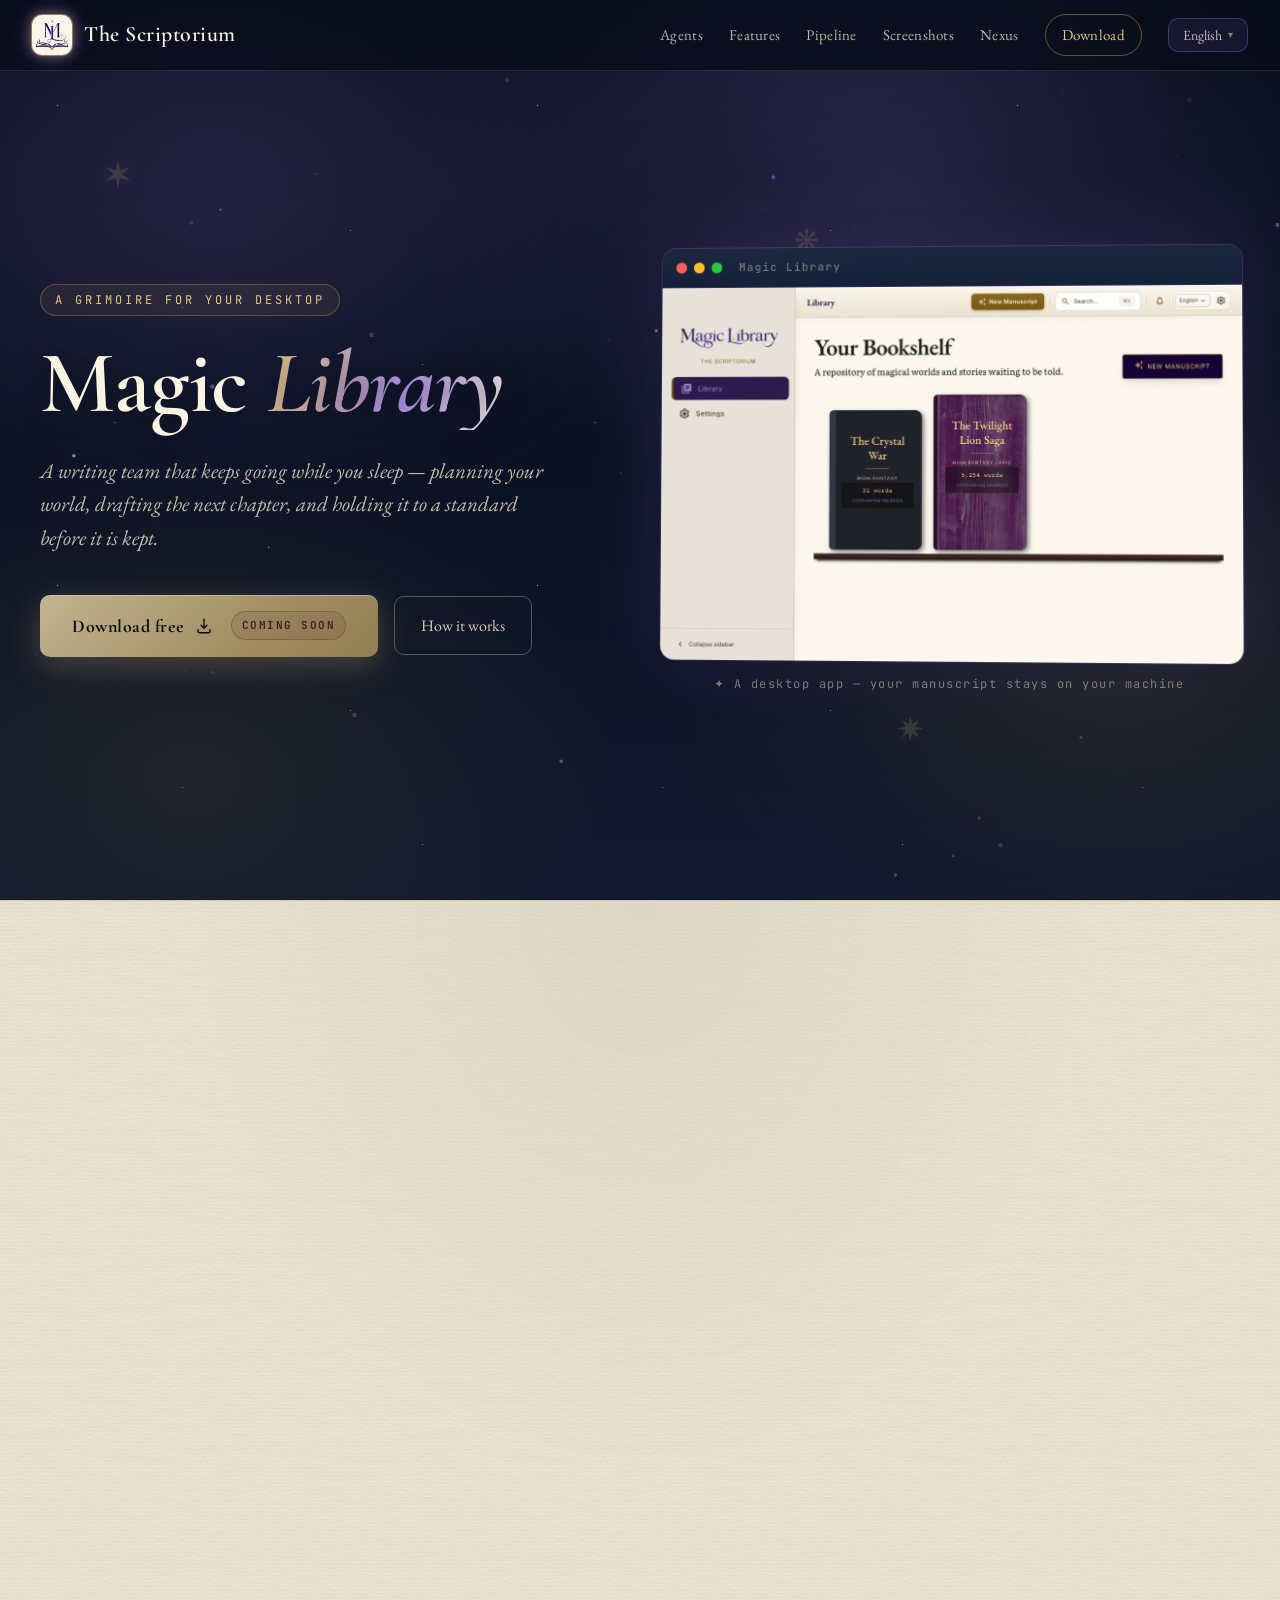
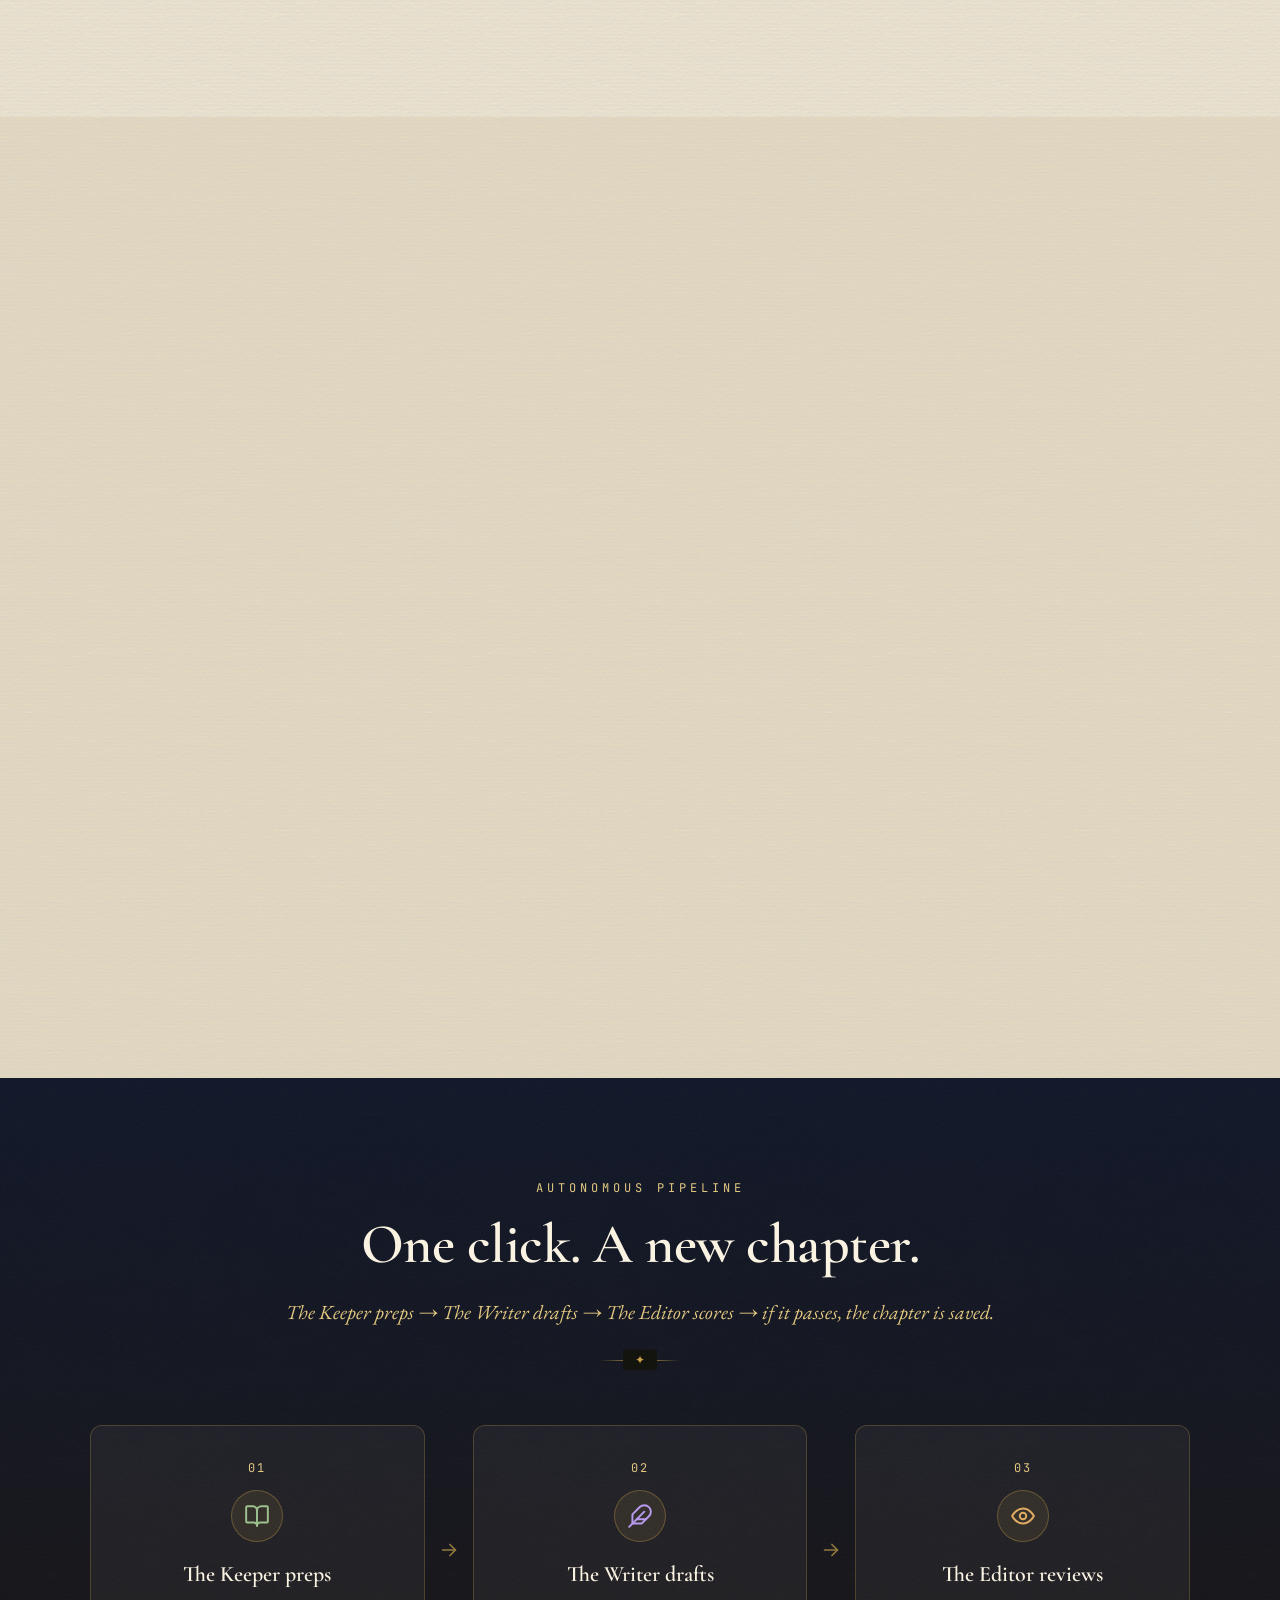
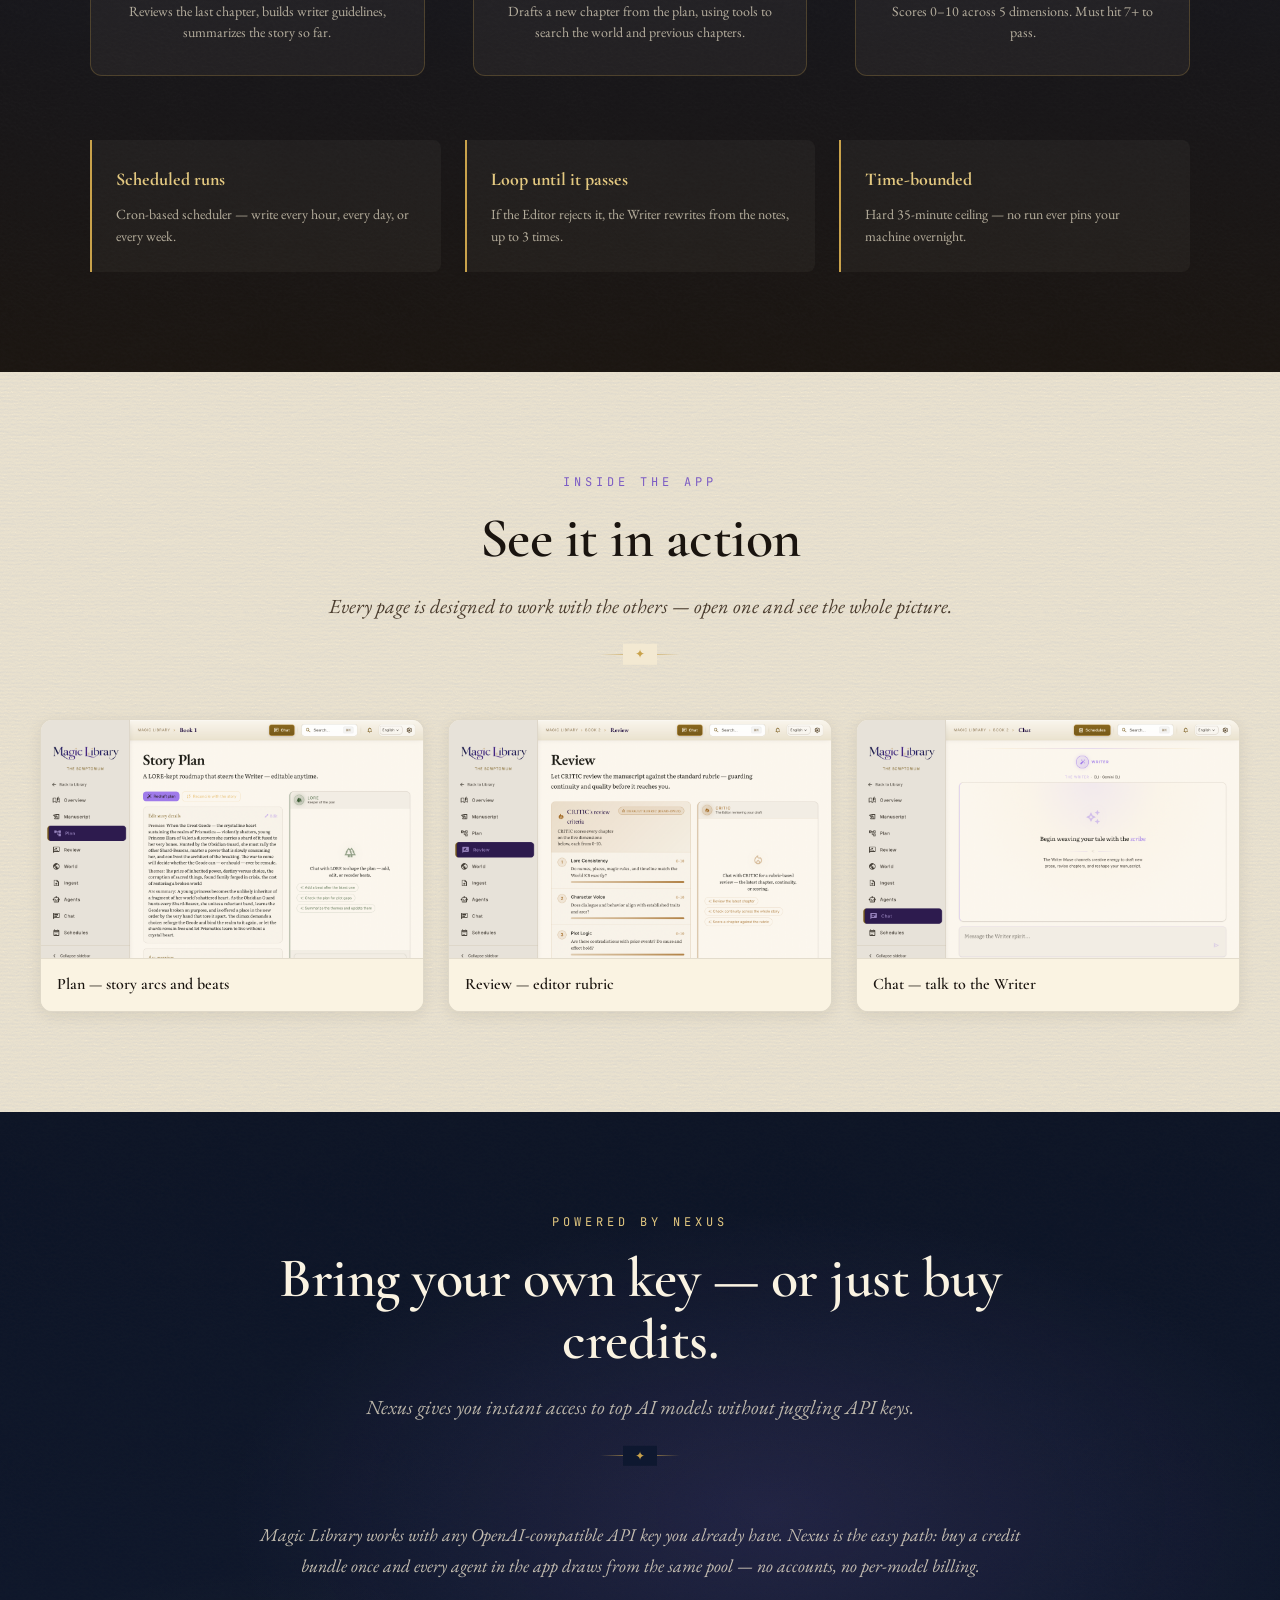
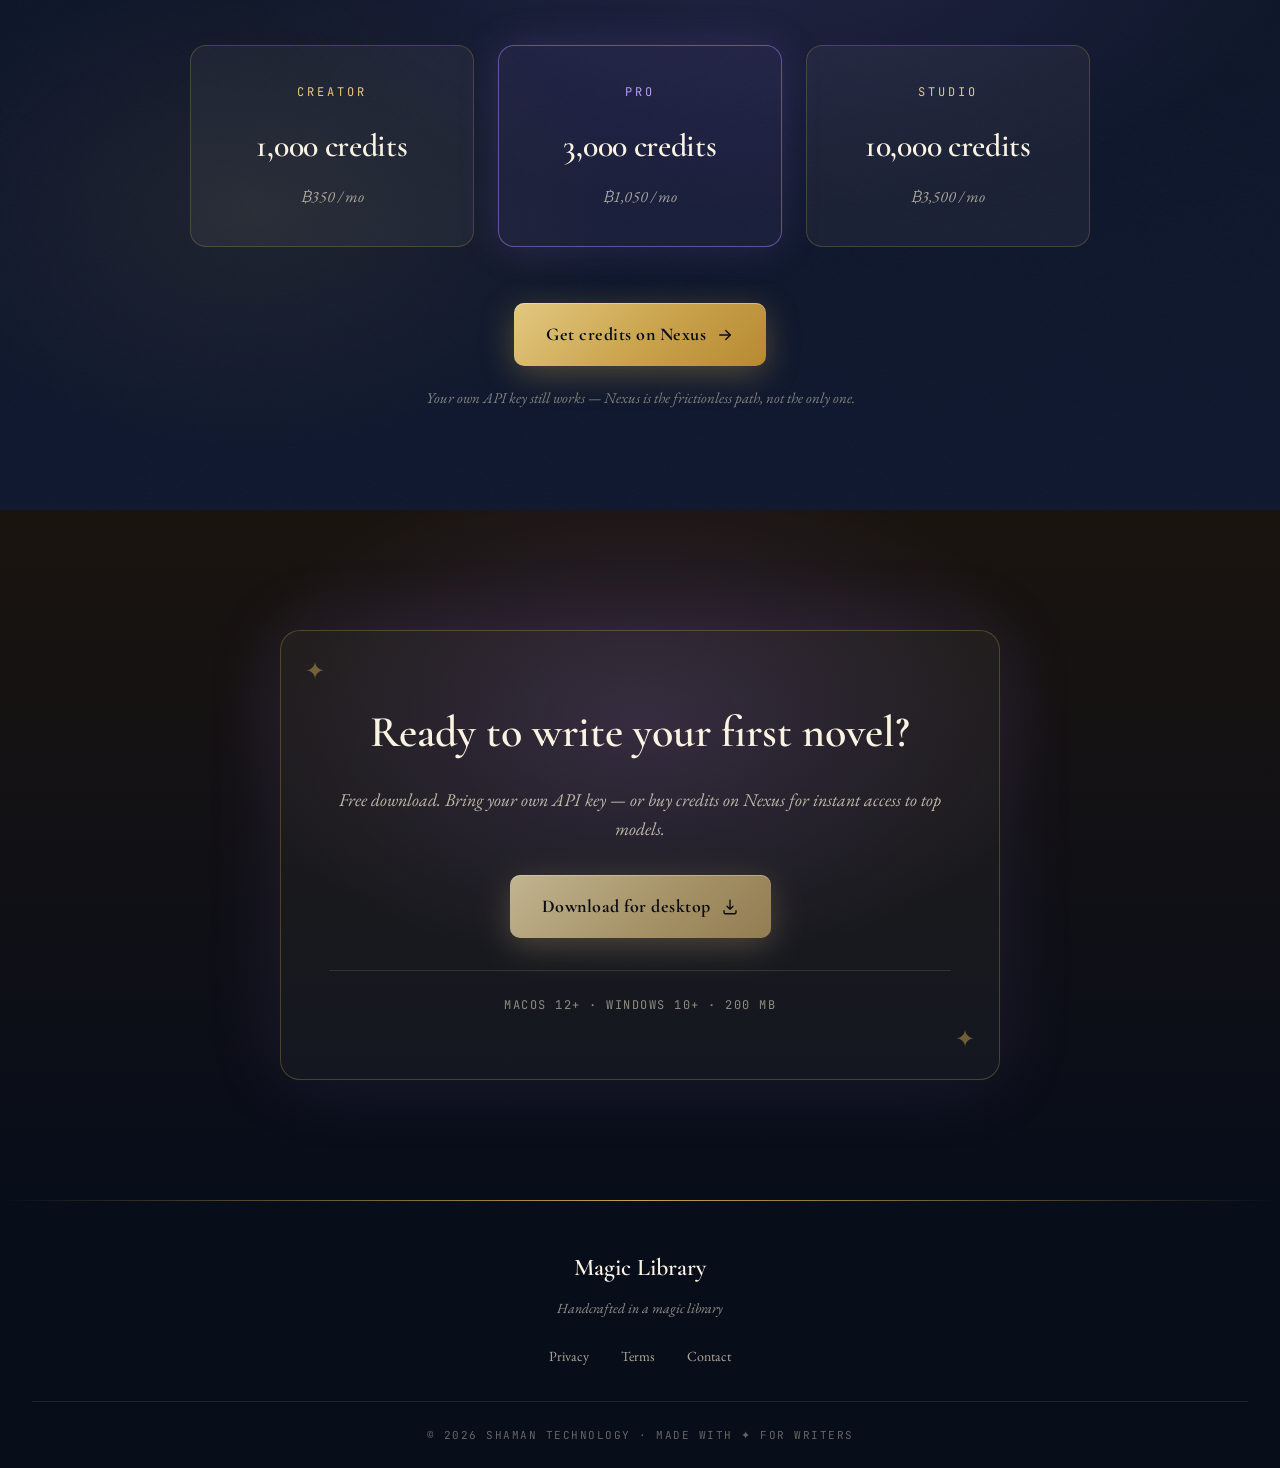
==== commit 2efca96f: "copy(pipeline): name the three as people, matching the film The hero now promises a writing team, an" ====
--- a/index.html
+++ b/index.html
@@ -229,7 +229,7 @@
       <div class="tool-card fade-in">
         <div class="tool-icon"><svg class="icon" width="22" height="22" aria-hidden="true"><use href="#i-chat"/></svg></div>
         <h3 class="tool-name" data-i18n="tools.chat.name">Chat</h3>
-        <p class="tool-desc" data-i18n="tools.chat.desc">Talk to WRITER in real time — ask to continue, expand, or summarize.</p>
+        <p class="tool-desc" data-i18n="tools.chat.desc">Talk to the Writer in real time — ask to continue, expand, or summarize.</p>
       </div>
       <div class="tool-card fade-in">
         <div class="tool-icon"><svg class="icon" width="22" height="22" aria-hidden="true"><use href="#i-clock"/></svg></div>
@@ -250,7 +250,7 @@
       <div class="section-eyebrow" data-i18n="pipeline.eyebrow">Autonomous pipeline</div>
       <h2 class="section-title" data-i18n="pipeline.title">One click. A new chapter.</h2>
       <p class="section-subtitle" data-i18n="pipeline.subtitle">
-        LORE preps → WRITER drafts → CRITIC scores → if it passes, the chapter is saved.
+        The Keeper preps → The Writer drafts → The Editor scores → if it passes, the chapter is saved.
       </p>
       <div class="divider"></div>
     </div>
@@ -259,21 +259,21 @@
       <div class="pipeline-stage stage-lore fade-in">
         <div class="stage-num" data-i18n="pipeline.stages.prep.num">01</div>
         <div class="stage-glyph"><svg class="icon" width="26" height="26" aria-hidden="true"><use href="#i-book"/></svg></div>
-        <h3 class="stage-name" data-i18n="pipeline.stages.prep.name">LORE prep</h3>
+        <h3 class="stage-name" data-i18n="pipeline.stages.prep.name">The Keeper preps</h3>
         <p class="stage-desc" data-i18n="pipeline.stages.prep.desc">Reviews the last chapter, builds writer guidelines, summarizes the story so far.</p>
       </div>
       <div class="pipeline-arrow" aria-hidden="true"><svg class="icon" width="22" height="22"><use href="#i-arrow"/></svg></div>
       <div class="pipeline-stage stage-writer fade-in">
         <div class="stage-num" data-i18n="pipeline.stages.write.num">02</div>
         <div class="stage-glyph"><svg class="icon" width="26" height="26" aria-hidden="true"><use href="#i-feather"/></svg></div>
-        <h3 class="stage-name" data-i18n="pipeline.stages.write.name">WRITER drafts</h3>
+        <h3 class="stage-name" data-i18n="pipeline.stages.write.name">The Writer drafts</h3>
         <p class="stage-desc" data-i18n="pipeline.stages.write.desc">Drafts a new chapter from the plan, using tools to search the world.</p>
       </div>
       <div class="pipeline-arrow" aria-hidden="true"><svg class="icon" width="22" height="22"><use href="#i-arrow"/></svg></div>
       <div class="pipeline-stage stage-critic fade-in">
         <div class="stage-num" data-i18n="pipeline.stages.review.num">03</div>
         <div class="stage-glyph"><svg class="icon" width="26" height="26" aria-hidden="true"><use href="#i-eye"/></svg></div>
-        <h3 class="stage-name" data-i18n="pipeline.stages.review.name">CRITIC reviews</h3>
+        <h3 class="stage-name" data-i18n="pipeline.stages.review.name">The Editor reviews</h3>
         <p class="stage-desc" data-i18n="pipeline.stages.review.desc">Scores 0–10 across 5 dimensions. Must hit 7+ to pass.</p>
       </div>
     </div>
@@ -285,7 +285,7 @@
       </div>
       <div class="pipeline-feature fade-in">
         <h4 class="pipeline-feature-title" data-i18n="pipeline.features.loop.title">Loop until it passes</h4>
-        <p class="pipeline-feature-desc" data-i18n="pipeline.features.loop.desc">If CRITIC rejects, WRITER rewrites based on the feedback, up to 3 times.</p>
+        <p class="pipeline-feature-desc" data-i18n="pipeline.features.loop.desc">If the Editor rejects it, the Writer rewrites from the notes, up to 3 times.</p>
       </div>
       <div class="pipeline-feature fade-in">
         <h4 class="pipeline-feature-title" data-i18n="pipeline.features.budget.title">Time-bounded</h4>
@@ -323,7 +323,7 @@
           <img src="assets/screenshots/chat-en.png" alt="Chat" loading="lazy" width="1280" height="800" />
           <span class="gallery-item-overlay" aria-hidden="true"><svg class="icon" width="28" height="28"><use href="#i-expand"/></svg></span>
         </div>
-        <figcaption class="gallery-item-caption" data-i18n="gallery.chat">Chat — talk to WRITER</figcaption>
+        <figcaption class="gallery-item-caption" data-i18n="gallery.chat">Chat — talk to the Writer</figcaption>
       </figure>
     </div>
   </section>
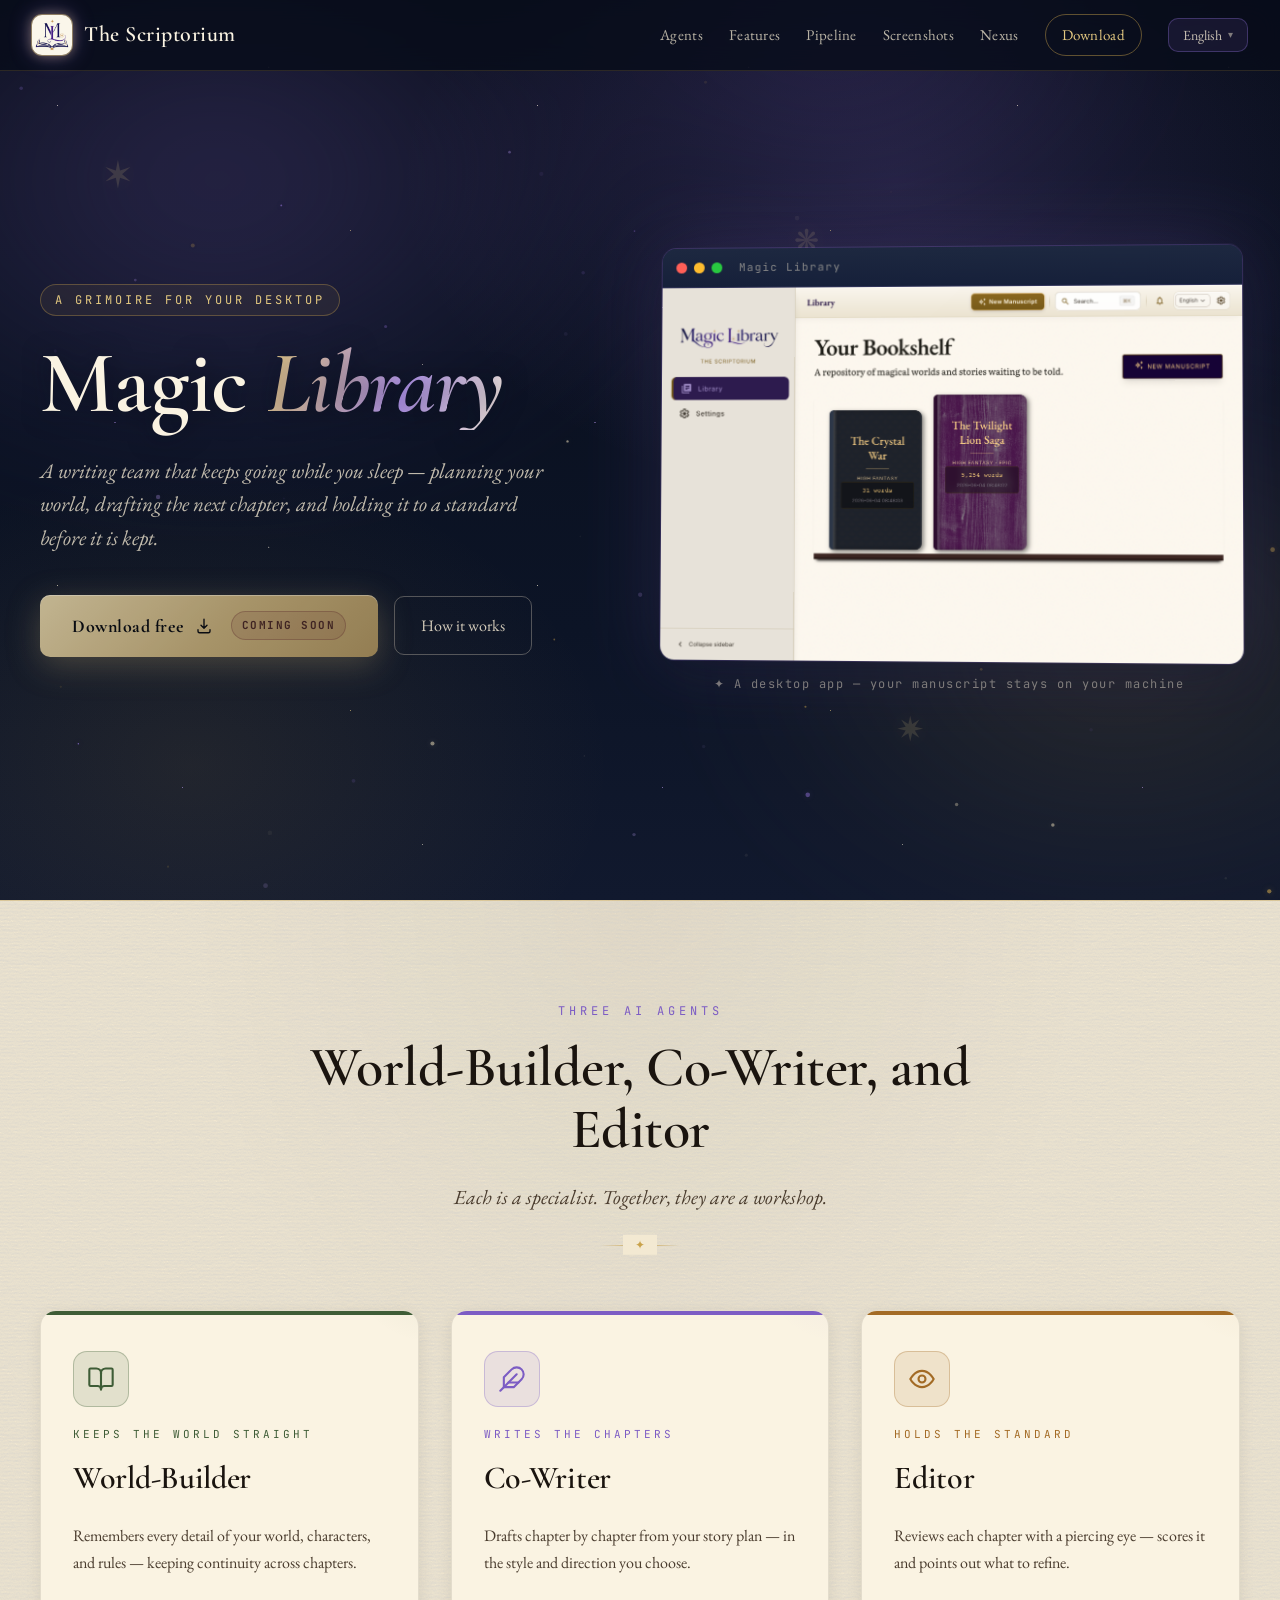
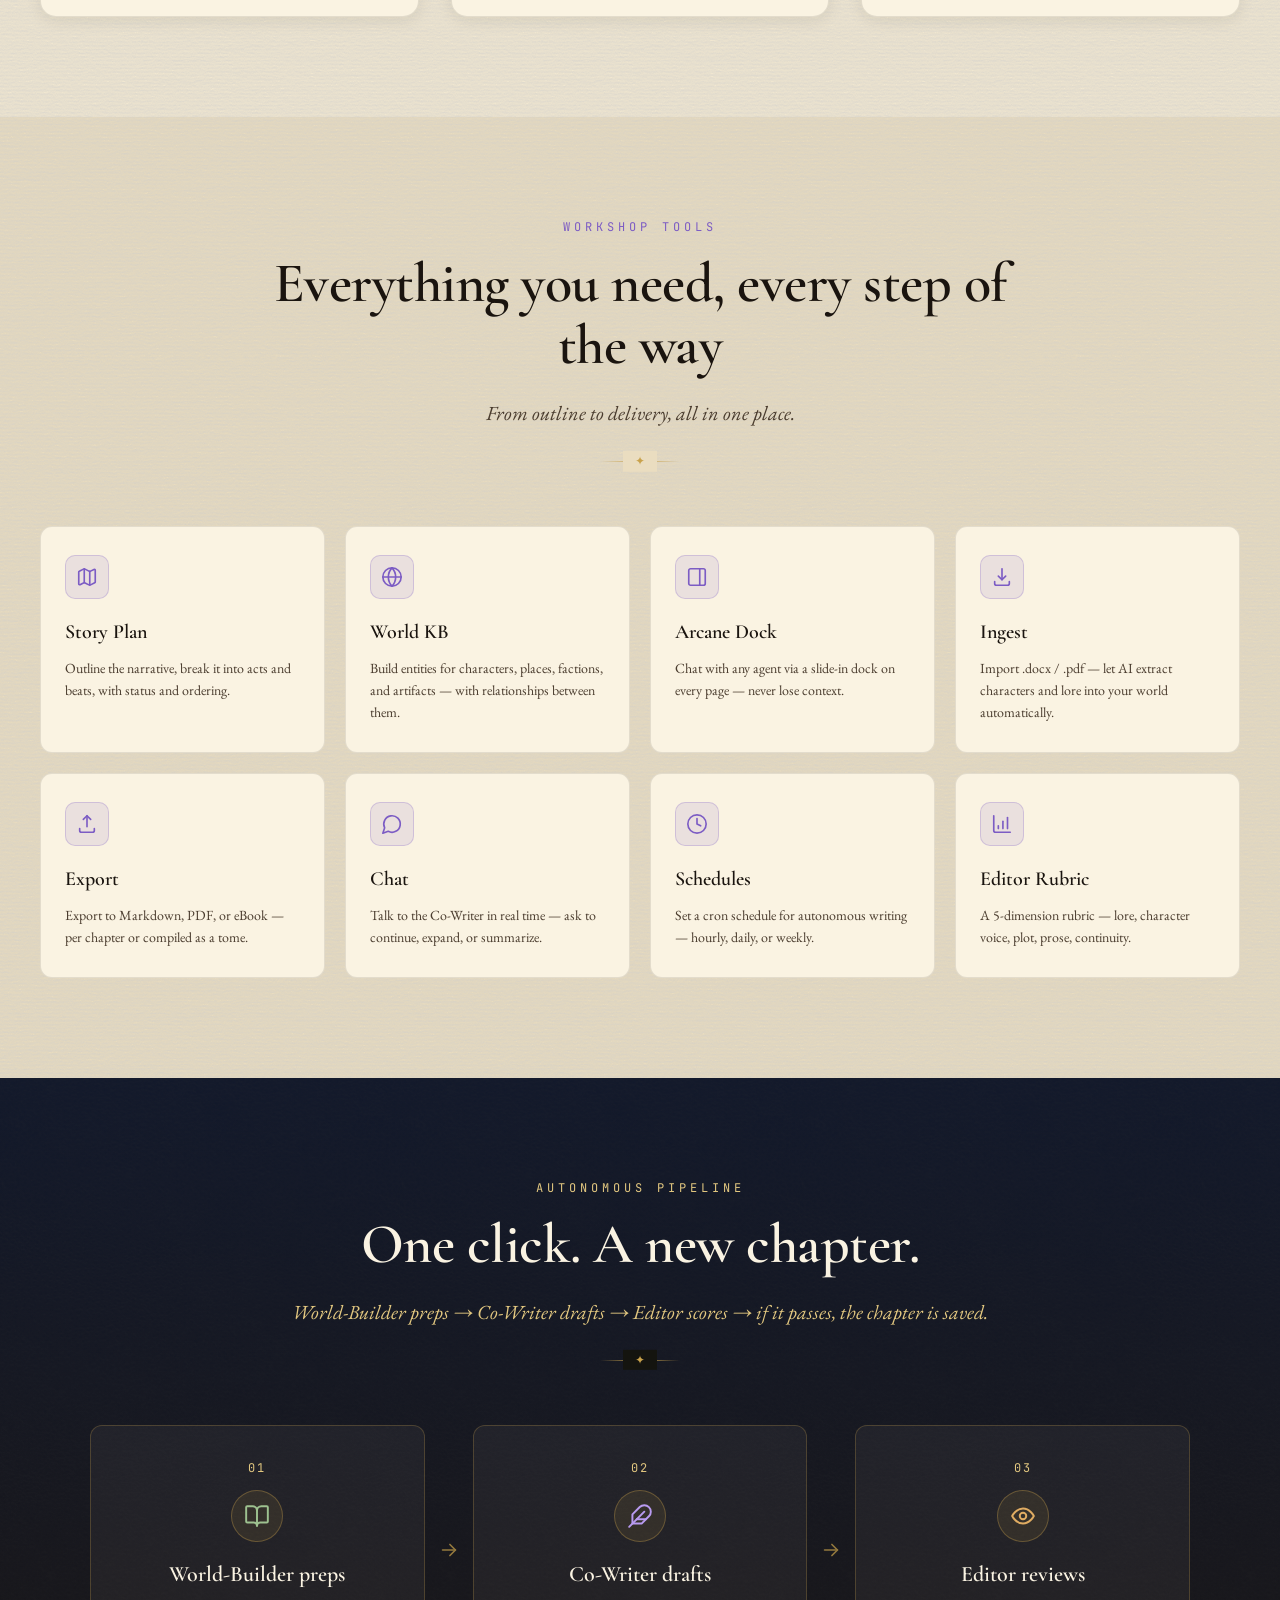
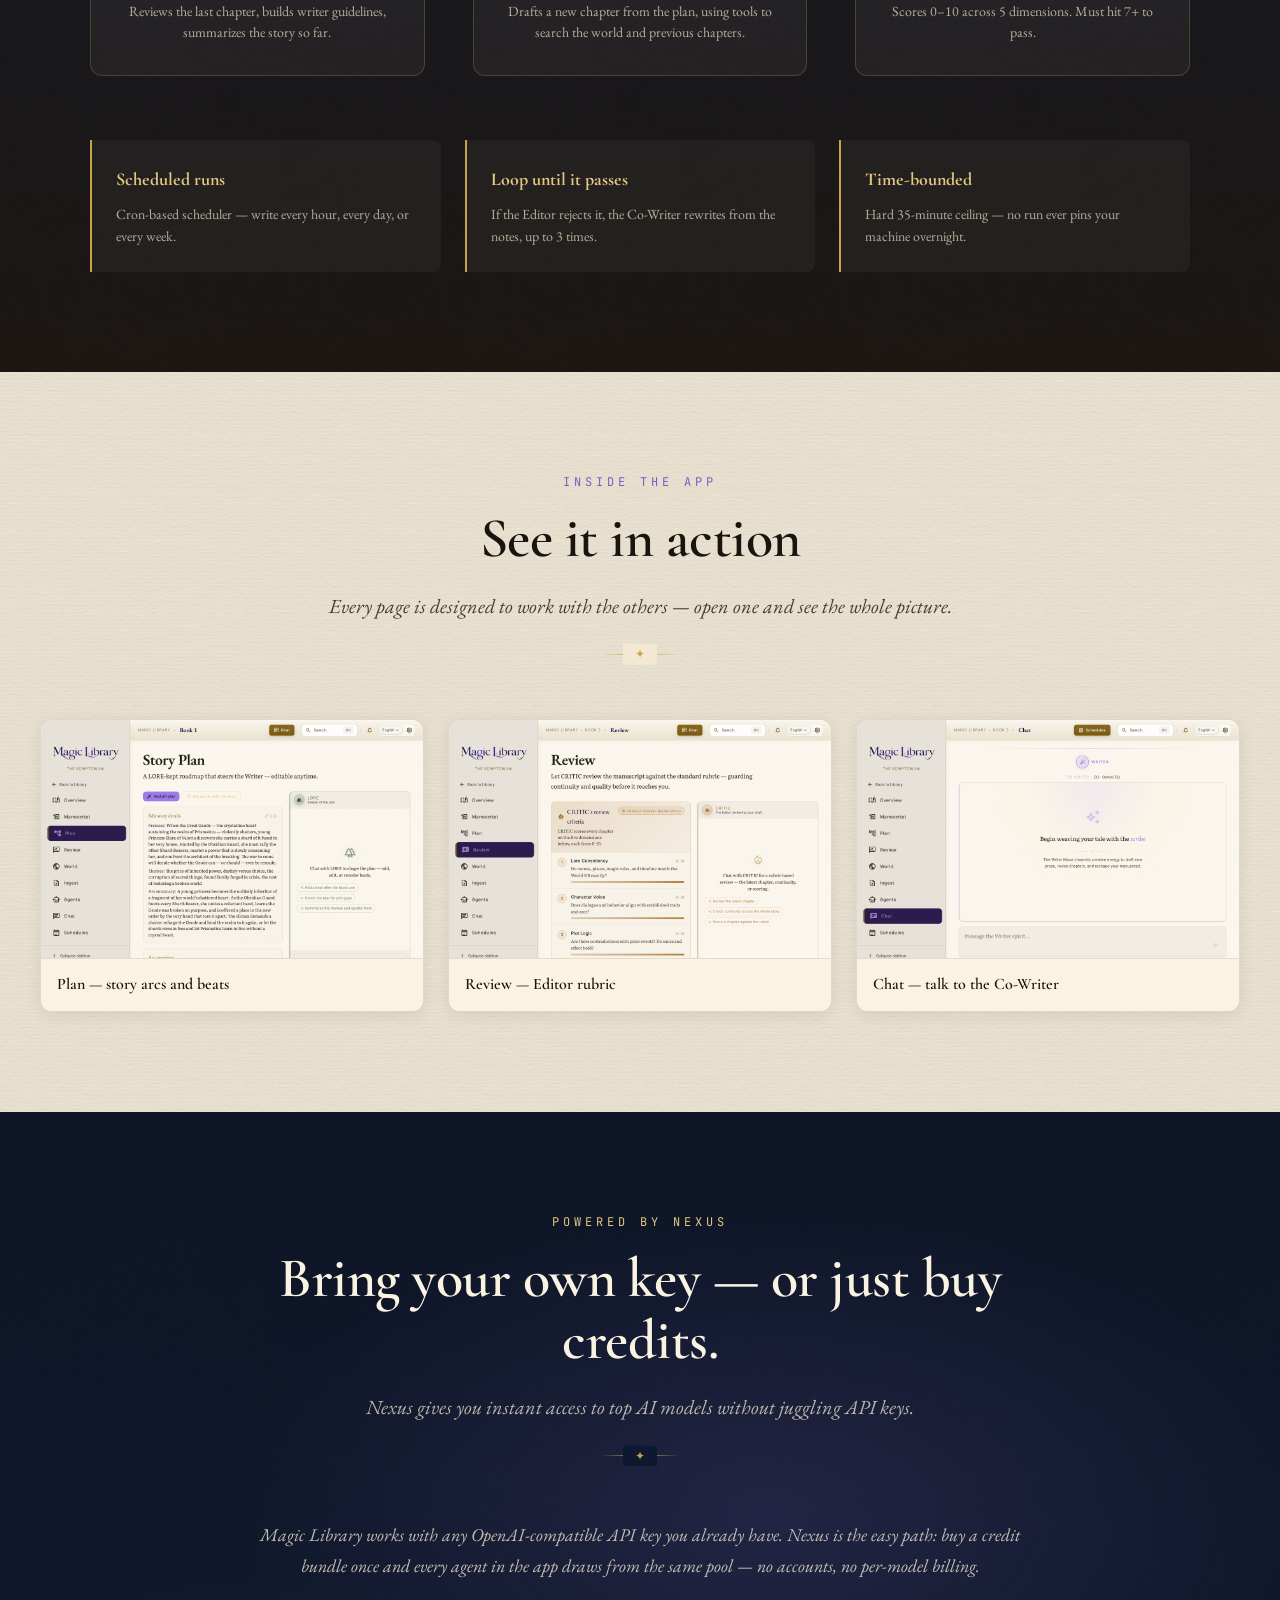
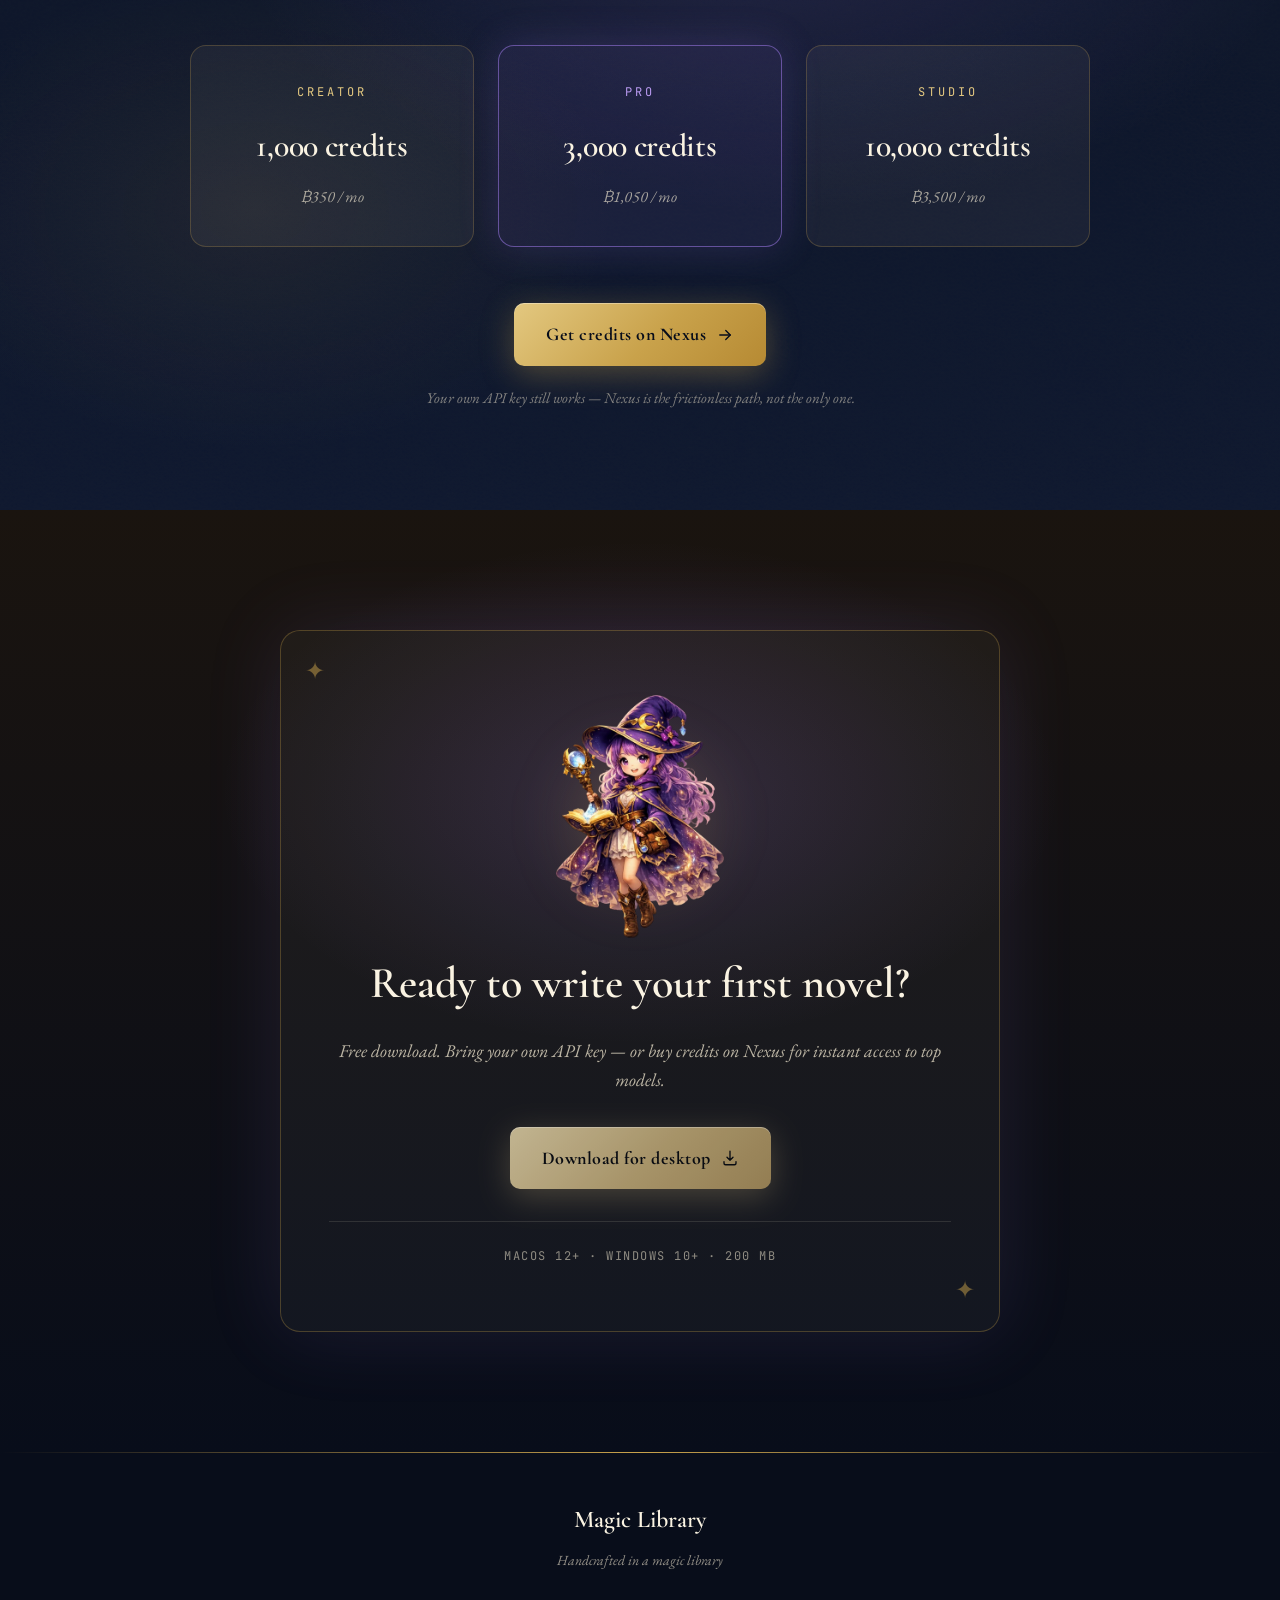
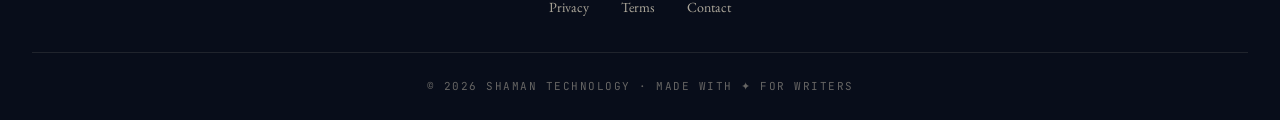
==== commit 11dd87a6: "publish: landing update from monorepo (41ece90)" ====
--- a/index.html
+++ b/index.html
@@ -156,7 +156,7 @@
   <section class="agents" id="agents">
     <div class="section-header fade-in">
       <div class="section-eyebrow" data-i18n="agents.eyebrow">Three AI agents</div>
-      <h2 class="section-title" data-i18n="agents.title">The Keeper, the Scribe, and the Editor</h2>
+      <h2 class="section-title" data-i18n="agents.title">World-Builder, Co-Writer, and Editor</h2>
       <p class="section-subtitle" data-i18n="agents.subtitle">Each is a specialist. Together, they are a workshop.</p>
       <div class="divider"></div>
     </div>
@@ -164,8 +164,8 @@
     <div class="agents-grid">
       <div class="agent-card lore fade-in">
         <div class="agent-glyph"><svg class="icon" width="28" height="28" aria-hidden="true"><use href="#i-book"/></svg></div>
-        <div class="agent-role" data-i18n="agents.lore.role">Lore Keeper</div>
-        <h3 class="agent-name" data-i18n="agents.lore.name">The Keeper</h3>
+        <div class="agent-role" data-i18n="agents.lore.role">Keeps the world straight</div>
+        <h3 class="agent-name" data-i18n="agents.lore.name">World-Builder</h3>
         <p class="agent-desc" data-i18n="agents.lore.desc">
           Remembers every detail of your world, characters, and rules — keeping continuity across chapters.
         </p>
@@ -173,8 +173,8 @@
 
       <div class="agent-card writer fade-in">
         <div class="agent-glyph"><svg class="icon" width="28" height="28" aria-hidden="true"><use href="#i-feather"/></svg></div>
-        <div class="agent-role" data-i18n="agents.writer.role">Scribe</div>
-        <h3 class="agent-name" data-i18n="agents.writer.name">The Scribe</h3>
+        <div class="agent-role" data-i18n="agents.writer.role">Writes the chapters</div>
+        <h3 class="agent-name" data-i18n="agents.writer.name">Co-Writer</h3>
         <p class="agent-desc" data-i18n="agents.writer.desc">
           Drafts chapter by chapter from your story plan — in the style and direction you choose.
         </p>
@@ -182,8 +182,8 @@
 
       <div class="agent-card critic fade-in">
         <div class="agent-glyph"><svg class="icon" width="28" height="28" aria-hidden="true"><use href="#i-eye"/></svg></div>
-        <div class="agent-role" data-i18n="agents.critic.role">Editor</div>
-        <h3 class="agent-name" data-i18n="agents.critic.name">The Editor</h3>
+        <div class="agent-role" data-i18n="agents.critic.role">Holds the standard</div>
+        <h3 class="agent-name" data-i18n="agents.critic.name">Editor</h3>
         <p class="agent-desc" data-i18n="agents.critic.desc">
           Reviews each chapter with a piercing eye — scores it and points out what to refine.
         </p>
@@ -209,7 +209,7 @@
       <div class="tool-card fade-in">
         <div class="tool-icon"><svg class="icon" width="22" height="22" aria-hidden="true"><use href="#i-globe"/></svg></div>
         <h3 class="tool-name" data-i18n="tools.world.name">World KB</h3>
-        <p class="tool-desc" data-i18n="tools.world.desc">Build entities for characters, places, factions, and artifacts — with relationships.</p>
+        <p class="tool-desc" data-i18n="tools.world.desc">Build entities for characters, places, factions, and artifacts — with relationships between them.</p>
       </div>
       <div class="tool-card fade-in">
         <div class="tool-icon"><svg class="icon" width="22" height="22" aria-hidden="true"><use href="#i-dock"/></svg></div>
@@ -219,7 +219,7 @@
       <div class="tool-card fade-in">
         <div class="tool-icon"><svg class="icon" width="22" height="22" aria-hidden="true"><use href="#i-import"/></svg></div>
         <h3 class="tool-name" data-i18n="tools.ingest.name">Ingest</h3>
-        <p class="tool-desc" data-i18n="tools.ingest.desc">Import .docx / .pdf — let AI extract characters and lore automatically.</p>
+        <p class="tool-desc" data-i18n="tools.ingest.desc">Import .docx / .pdf — let AI extract characters and lore into your world automatically.</p>
       </div>
       <div class="tool-card fade-in">
         <div class="tool-icon"><svg class="icon" width="22" height="22" aria-hidden="true"><use href="#i-export"/></svg></div>
@@ -229,7 +229,7 @@
       <div class="tool-card fade-in">
         <div class="tool-icon"><svg class="icon" width="22" height="22" aria-hidden="true"><use href="#i-chat"/></svg></div>
         <h3 class="tool-name" data-i18n="tools.chat.name">Chat</h3>
-        <p class="tool-desc" data-i18n="tools.chat.desc">Talk to the Writer in real time — ask to continue, expand, or summarize.</p>
+        <p class="tool-desc" data-i18n="tools.chat.desc">Talk to the Co-Writer in real time — ask to continue, expand, or summarize.</p>
       </div>
       <div class="tool-card fade-in">
         <div class="tool-icon"><svg class="icon" width="22" height="22" aria-hidden="true"><use href="#i-clock"/></svg></div>
@@ -238,7 +238,7 @@
       </div>
       <div class="tool-card fade-in">
         <div class="tool-icon"><svg class="icon" width="22" height="22" aria-hidden="true"><use href="#i-chart"/></svg></div>
-        <h3 class="tool-name" data-i18n="tools.rubric.name">Critic Rubric</h3>
+        <h3 class="tool-name" data-i18n="tools.rubric.name">Editor Rubric</h3>
         <p class="tool-desc" data-i18n="tools.rubric.desc">A 5-dimension rubric — lore, character voice, plot, prose, continuity.</p>
       </div>
     </div>
@@ -250,7 +250,7 @@
       <div class="section-eyebrow" data-i18n="pipeline.eyebrow">Autonomous pipeline</div>
       <h2 class="section-title" data-i18n="pipeline.title">One click. A new chapter.</h2>
       <p class="section-subtitle" data-i18n="pipeline.subtitle">
-        The Keeper preps → The Writer drafts → The Editor scores → if it passes, the chapter is saved.
+        World-Builder preps → Co-Writer drafts → Editor scores → if it passes, the chapter is saved.
       </p>
       <div class="divider"></div>
     </div>
@@ -259,21 +259,21 @@
       <div class="pipeline-stage stage-lore fade-in">
         <div class="stage-num" data-i18n="pipeline.stages.prep.num">01</div>
         <div class="stage-glyph"><svg class="icon" width="26" height="26" aria-hidden="true"><use href="#i-book"/></svg></div>
-        <h3 class="stage-name" data-i18n="pipeline.stages.prep.name">The Keeper preps</h3>
+        <h3 class="stage-name" data-i18n="pipeline.stages.prep.name">World-Builder preps</h3>
         <p class="stage-desc" data-i18n="pipeline.stages.prep.desc">Reviews the last chapter, builds writer guidelines, summarizes the story so far.</p>
       </div>
       <div class="pipeline-arrow" aria-hidden="true"><svg class="icon" width="22" height="22"><use href="#i-arrow"/></svg></div>
       <div class="pipeline-stage stage-writer fade-in">
         <div class="stage-num" data-i18n="pipeline.stages.write.num">02</div>
         <div class="stage-glyph"><svg class="icon" width="26" height="26" aria-hidden="true"><use href="#i-feather"/></svg></div>
-        <h3 class="stage-name" data-i18n="pipeline.stages.write.name">The Writer drafts</h3>
-        <p class="stage-desc" data-i18n="pipeline.stages.write.desc">Drafts a new chapter from the plan, using tools to search the world.</p>
+        <h3 class="stage-name" data-i18n="pipeline.stages.write.name">Co-Writer drafts</h3>
+        <p class="stage-desc" data-i18n="pipeline.stages.write.desc">Drafts a new chapter from the plan, using tools to search the world and previous chapters.</p>
       </div>
       <div class="pipeline-arrow" aria-hidden="true"><svg class="icon" width="22" height="22"><use href="#i-arrow"/></svg></div>
       <div class="pipeline-stage stage-critic fade-in">
         <div class="stage-num" data-i18n="pipeline.stages.review.num">03</div>
         <div class="stage-glyph"><svg class="icon" width="26" height="26" aria-hidden="true"><use href="#i-eye"/></svg></div>
-        <h3 class="stage-name" data-i18n="pipeline.stages.review.name">The Editor reviews</h3>
+        <h3 class="stage-name" data-i18n="pipeline.stages.review.name">Editor reviews</h3>
         <p class="stage-desc" data-i18n="pipeline.stages.review.desc">Scores 0–10 across 5 dimensions. Must hit 7+ to pass.</p>
       </div>
     </div>
@@ -281,11 +281,11 @@
     <div class="pipeline-features">
       <div class="pipeline-feature fade-in">
         <h4 class="pipeline-feature-title" data-i18n="pipeline.features.cron.title">Scheduled runs</h4>
-        <p class="pipeline-feature-desc" data-i18n="pipeline.features.cron.desc">Cron-based scheduler — write every hour, day, or week.</p>
+        <p class="pipeline-feature-desc" data-i18n="pipeline.features.cron.desc">Cron-based scheduler — write every hour, every day, or every week.</p>
       </div>
       <div class="pipeline-feature fade-in">
         <h4 class="pipeline-feature-title" data-i18n="pipeline.features.loop.title">Loop until it passes</h4>
-        <p class="pipeline-feature-desc" data-i18n="pipeline.features.loop.desc">If the Editor rejects it, the Writer rewrites from the notes, up to 3 times.</p>
+        <p class="pipeline-feature-desc" data-i18n="pipeline.features.loop.desc">If the Editor rejects it, the Co-Writer rewrites from the notes, up to 3 times.</p>
       </div>
       <div class="pipeline-feature fade-in">
         <h4 class="pipeline-feature-title" data-i18n="pipeline.features.budget.title">Time-bounded</h4>
@@ -299,7 +299,7 @@
     <div class="section-header fade-in">
       <div class="section-eyebrow" data-i18n="gallery.eyebrow">Inside the app</div>
       <h2 class="section-title" data-i18n="gallery.title">See it in action</h2>
-      <p class="section-subtitle" data-i18n="gallery.subtitle">Every page is designed to work with the others.</p>
+      <p class="section-subtitle" data-i18n="gallery.subtitle">Every page is designed to work with the others — open one and see the whole picture.</p>
       <div class="divider"></div>
     </div>
 
@@ -316,14 +316,14 @@
           <img src="assets/screenshots/review-en.png" alt="Review" loading="lazy" width="1280" height="800" />
           <span class="gallery-item-overlay" aria-hidden="true"><svg class="icon" width="28" height="28"><use href="#i-expand"/></svg></span>
         </div>
-        <figcaption class="gallery-item-caption" data-i18n="gallery.review">Review — editor rubric</figcaption>
+        <figcaption class="gallery-item-caption" data-i18n="gallery.review">Review — Editor rubric</figcaption>
       </figure>
       <figure class="gallery-item fade-in" data-lightbox-index="3" role="button" tabindex="0" aria-label="Open screenshot viewer">
         <div class="gallery-item-frame">
           <img src="assets/screenshots/chat-en.png" alt="Chat" loading="lazy" width="1280" height="800" />
           <span class="gallery-item-overlay" aria-hidden="true"><svg class="icon" width="28" height="28"><use href="#i-expand"/></svg></span>
         </div>
-        <figcaption class="gallery-item-caption" data-i18n="gallery.chat">Chat — talk to the Writer</figcaption>
+        <figcaption class="gallery-item-caption" data-i18n="gallery.chat">Chat — talk to the Co-Writer</figcaption>
       </figure>
     </div>
   </section>
@@ -402,6 +402,12 @@
   <!-- ============== CTA ============== -->
   <section class="cta" id="download">
     <div class="cta-card fade-in">
+      <!-- Helen, the librarian who keeps this place. The closing card was the
+           one block on the page with nothing to look at, and she is the same
+           figure who greets people on first run inside the app. -->
+      <div class="cta-helen" aria-hidden="true">
+        <img src="assets/helen.webp" alt="" width="392" height="568" loading="lazy" decoding="async" />
+      </div>
       <h2 class="cta-title" data-i18n="cta.title">Ready to write your first novel?</h2>
       <p class="cta-desc" data-i18n="cta.desc">
         Free download. Bring your own API key — or buy credits on Nexus for instant access to top models.
--- a/styles.css
+++ b/styles.css
@@ -1447,6 +1447,35 @@
   overflow: hidden;
 }
 
+/* Helen presides over the closing card. The gold bloom behind her is the same
+   treatment used in the app's empty state, so the two read as one product. */
+.cta-helen {
+  position: relative;
+  width: 168px;
+  margin: 0 auto 8px;
+}
+
+.cta-helen::before {
+  content: "";
+  position: absolute;
+  inset: 12% 0 8%;
+  border-radius: 50%;
+  background: radial-gradient(circle, rgba(201, 162, 75, 0.35), transparent 70%);
+  filter: blur(28px);
+}
+
+.cta-helen img {
+  position: relative;
+  display: block;
+  width: 100%;
+  height: auto;
+  user-select: none;
+}
+
+@media (max-width: 600px) {
+  .cta-helen { width: 128px; }
+}
+
 .cta-card::before,
 .cta-card::after {
   content: "✦";
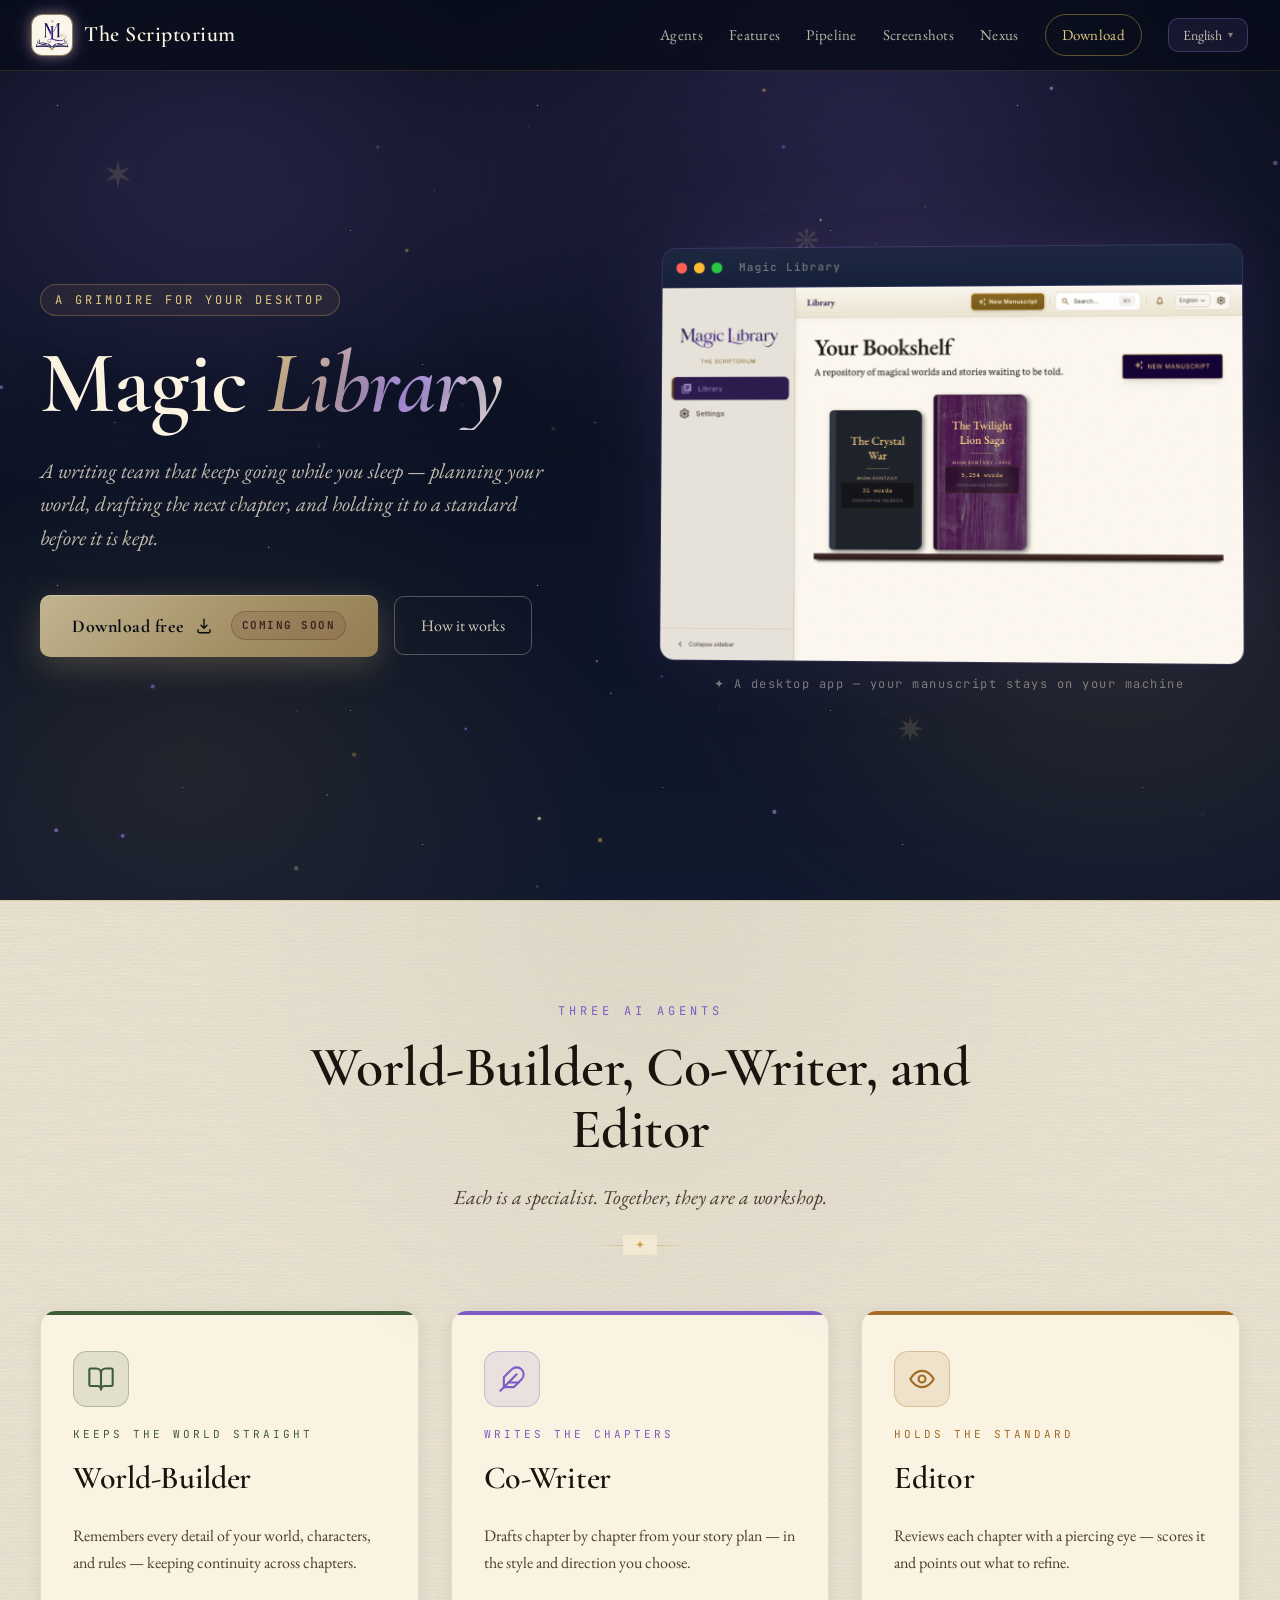
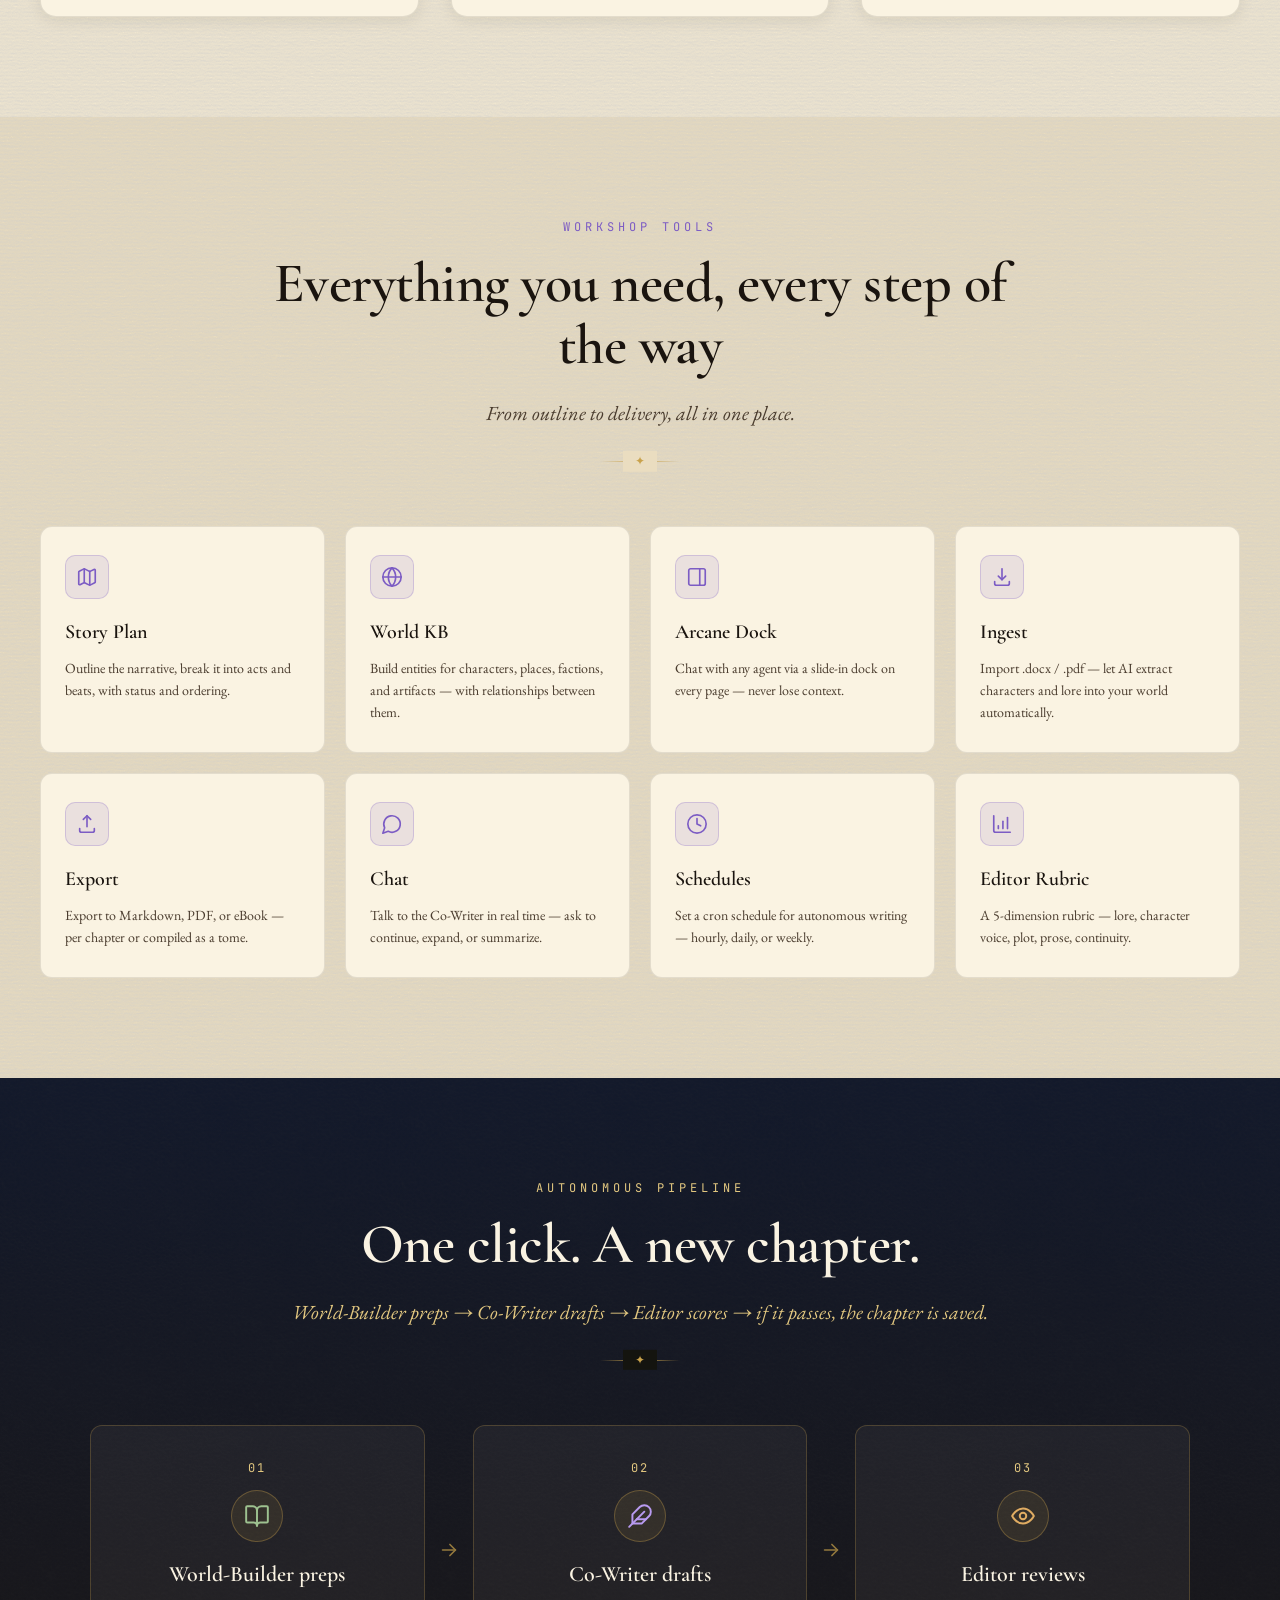
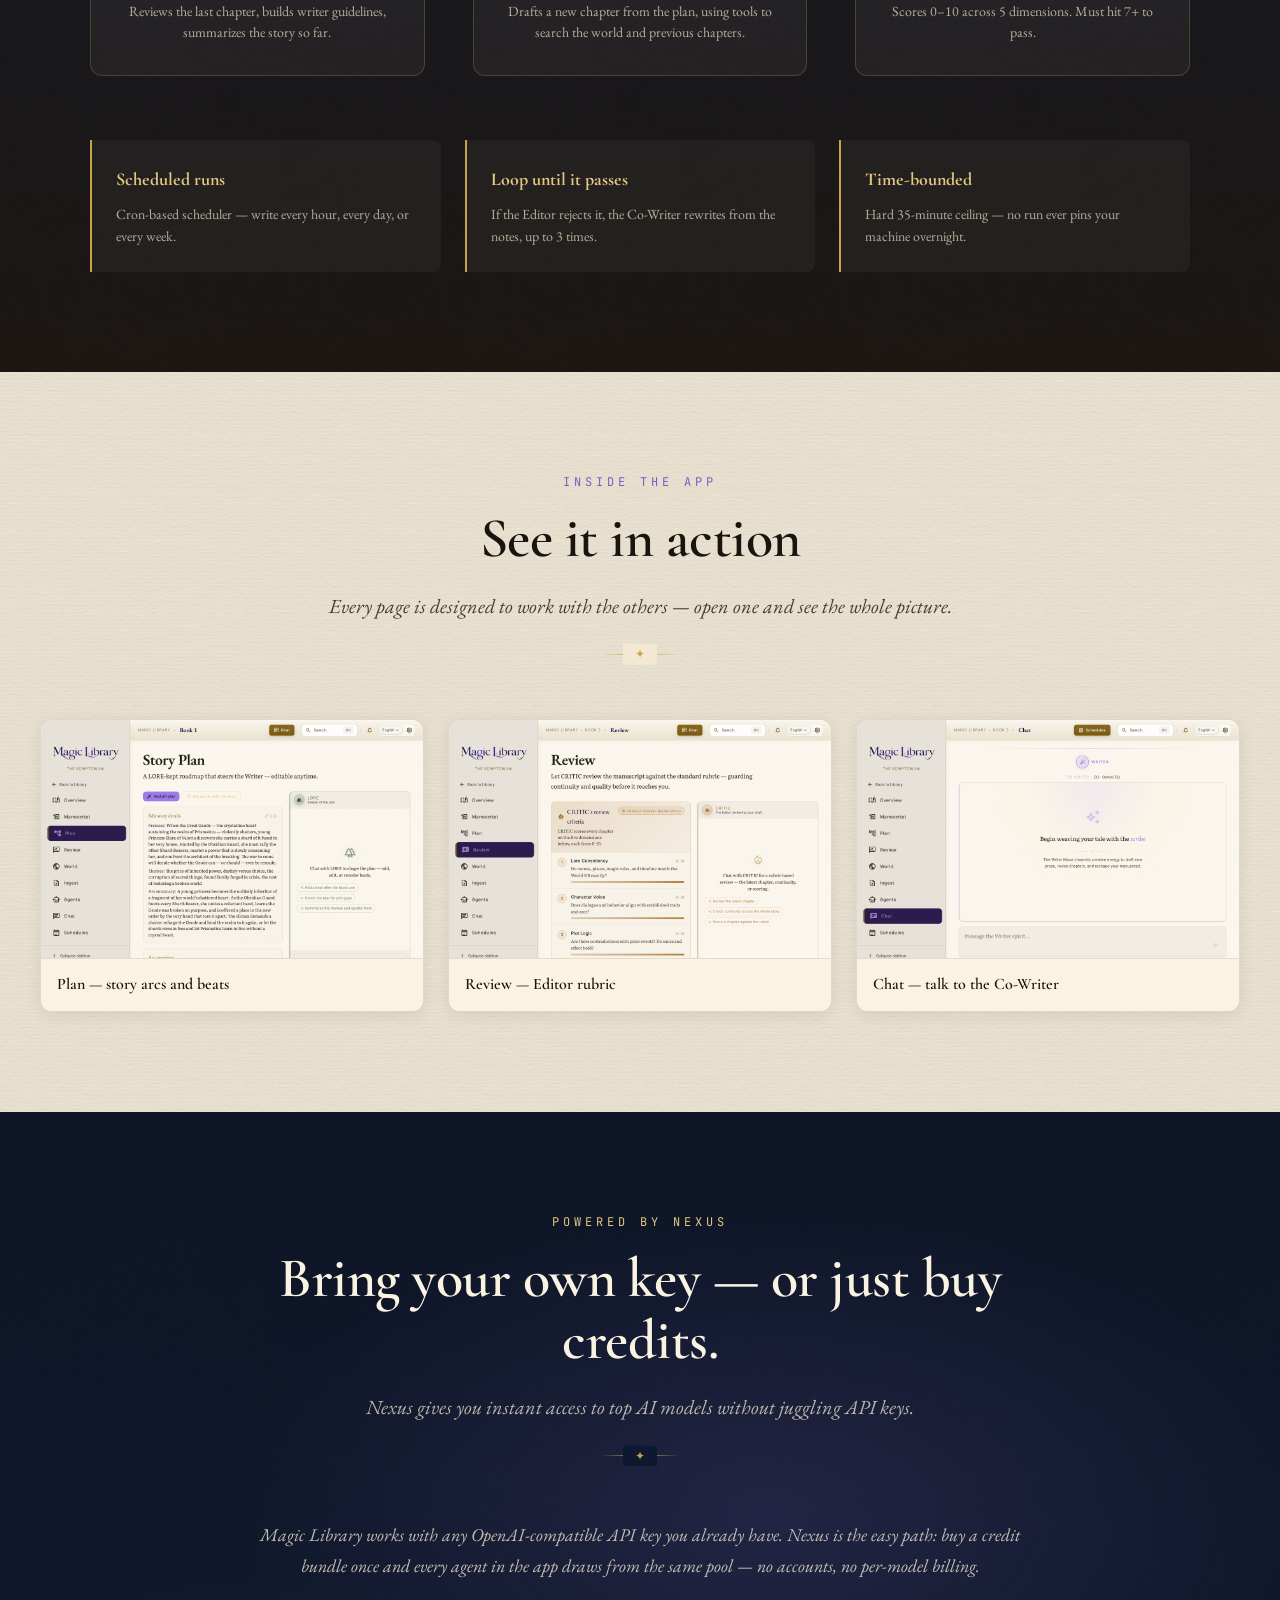
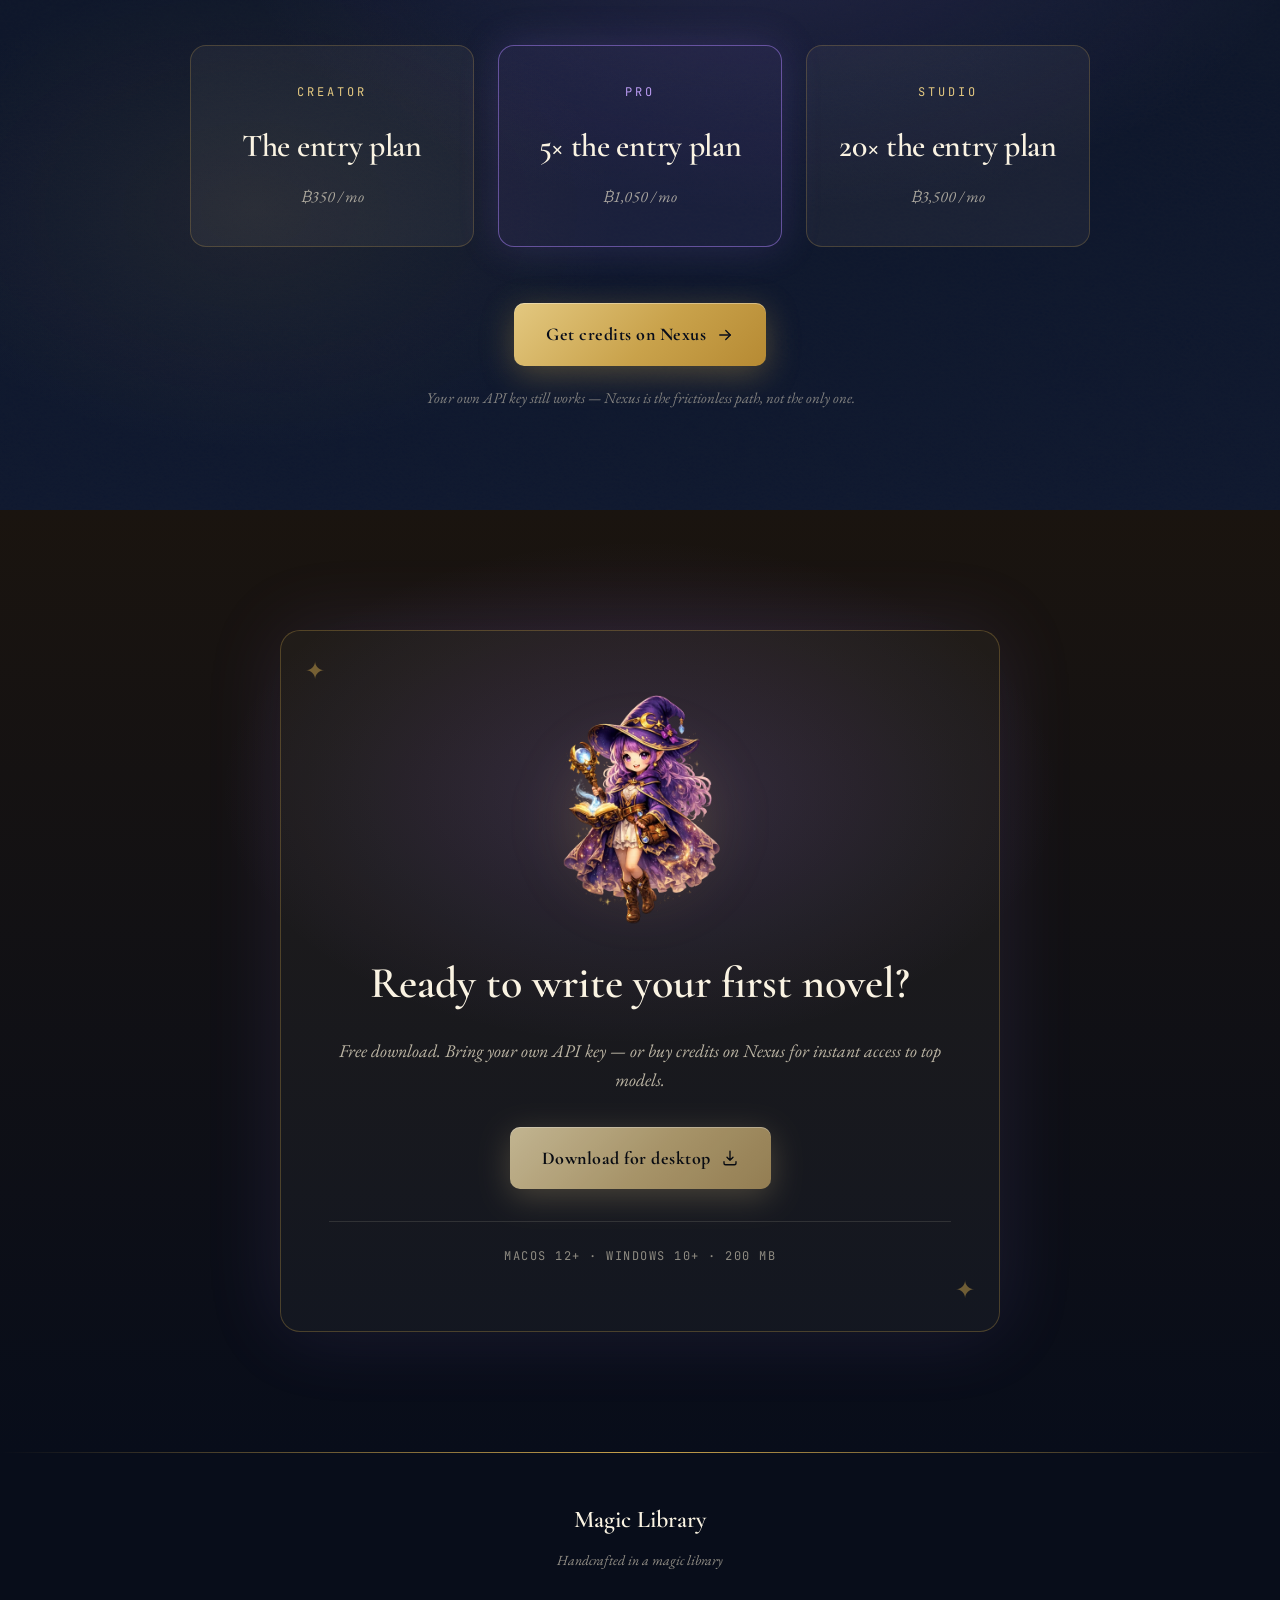
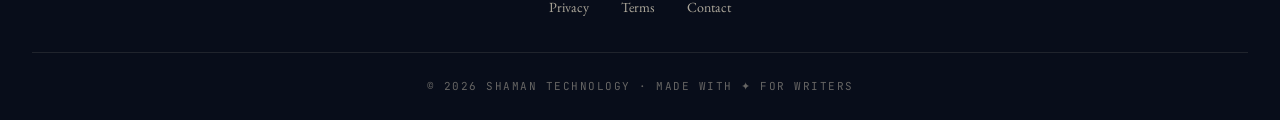
==== commit 2c0d5513: "publish: landing update from monorepo (01eca16)" ====
--- a/index.html
+++ b/index.html
@@ -346,17 +346,17 @@
     <div class="nexus-plans">
       <div class="nexus-plan-card fade-in">
         <div class="nexus-plan-name" data-i18n="nexus.plans.creator.name">Creator</div>
-        <div class="nexus-plan-credits" data-i18n="nexus.plans.creator.credits">1,000 credits</div>
+        <div class="nexus-plan-credits" data-i18n="nexus.plans.creator.credits">The entry plan</div>
         <div class="nexus-plan-price" data-i18n="nexus.plans.creator.price">฿350 / mo</div>
       </div>
       <div class="nexus-plan-card nexus-plan-featured fade-in">
         <div class="nexus-plan-name" data-i18n="nexus.plans.pro.name">Pro</div>
-        <div class="nexus-plan-credits" data-i18n="nexus.plans.pro.credits">3,000 credits</div>
+        <div class="nexus-plan-credits" data-i18n="nexus.plans.pro.credits">5× the entry plan</div>
         <div class="nexus-plan-price" data-i18n="nexus.plans.pro.price">฿1,050 / mo</div>
       </div>
       <div class="nexus-plan-card fade-in">
         <div class="nexus-plan-name" data-i18n="nexus.plans.studio.name">Studio</div>
-        <div class="nexus-plan-credits" data-i18n="nexus.plans.studio.credits">10,000 credits</div>
+        <div class="nexus-plan-credits" data-i18n="nexus.plans.studio.credits">20× the entry plan</div>
         <div class="nexus-plan-price" data-i18n="nexus.plans.studio.price">฿3,500 / mo</div>
       </div>
     </div>
@@ -443,6 +443,7 @@
 
   <script src="i18n.js"></script>
   <script src="download.js"></script>
+  <script src="plans.js"></script>
   <script src="magic.js"></script>
   <script src="gallery.js"></script>
 </body>
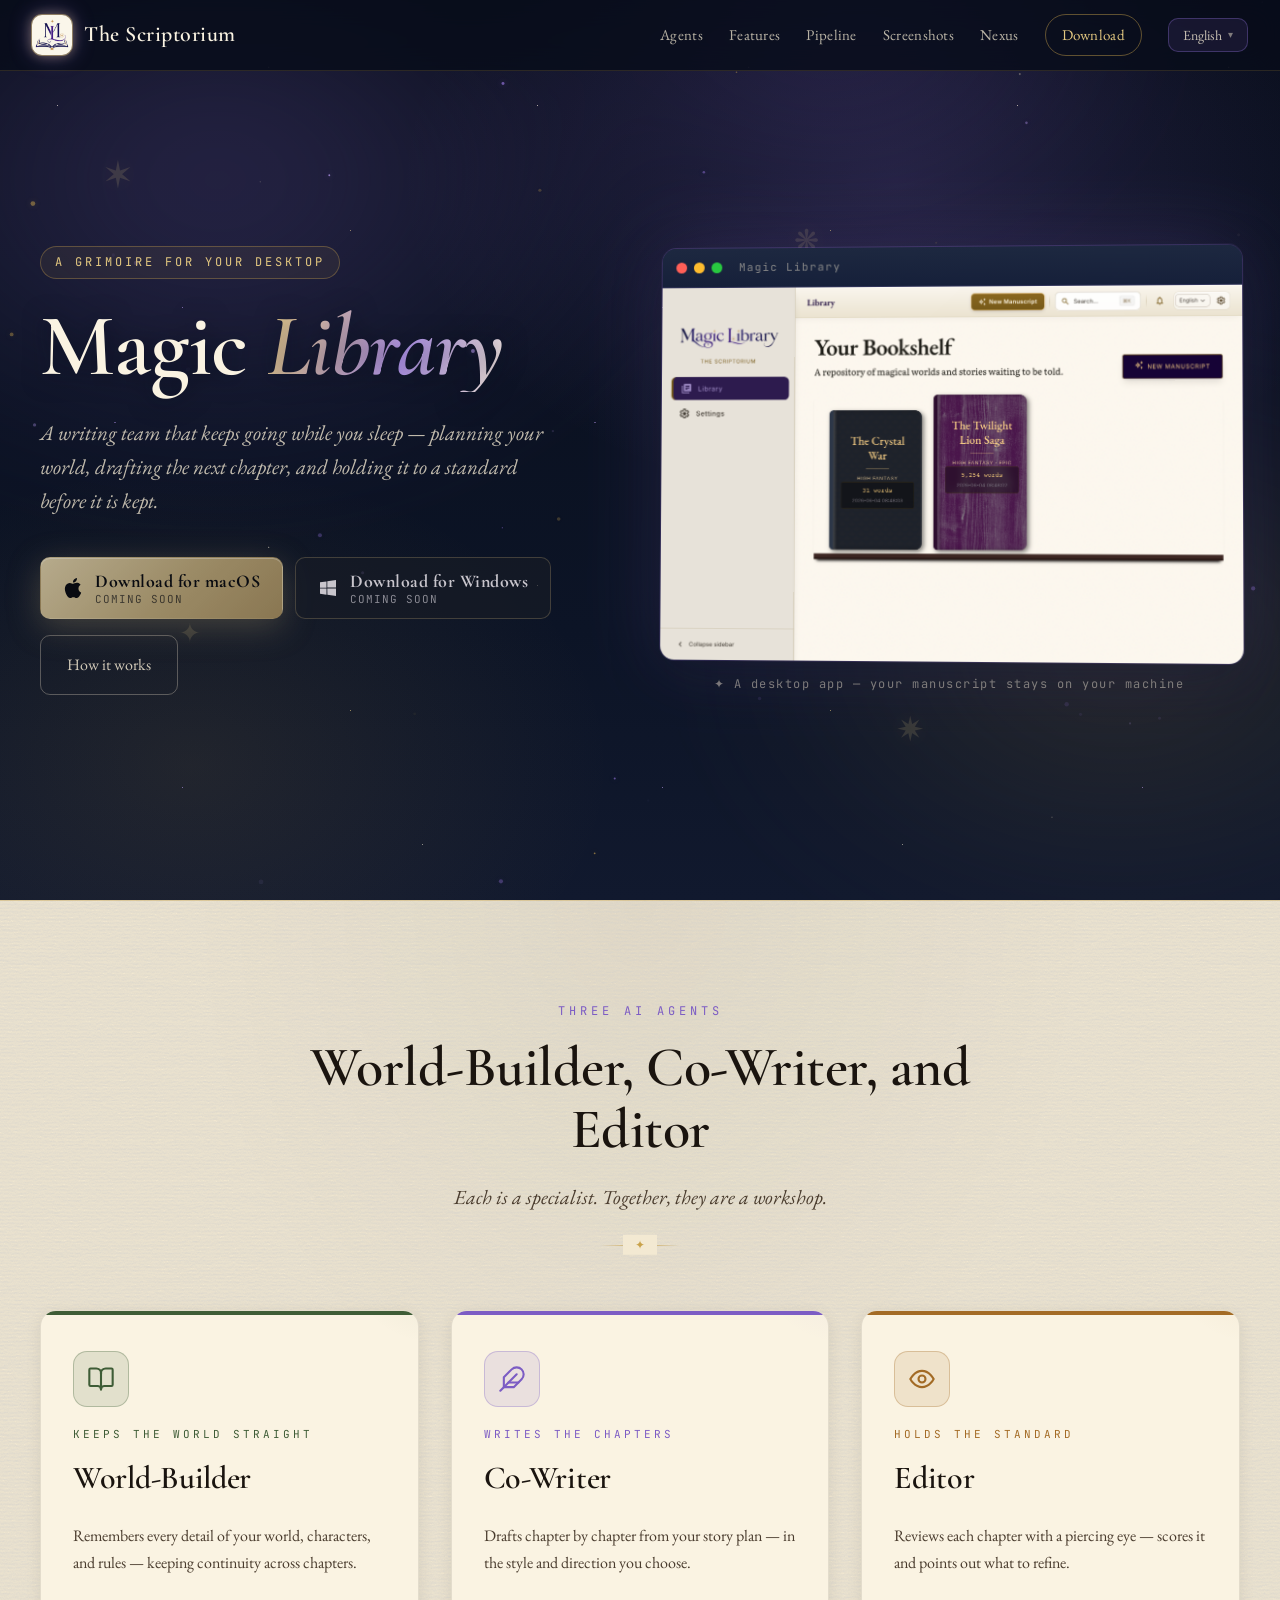
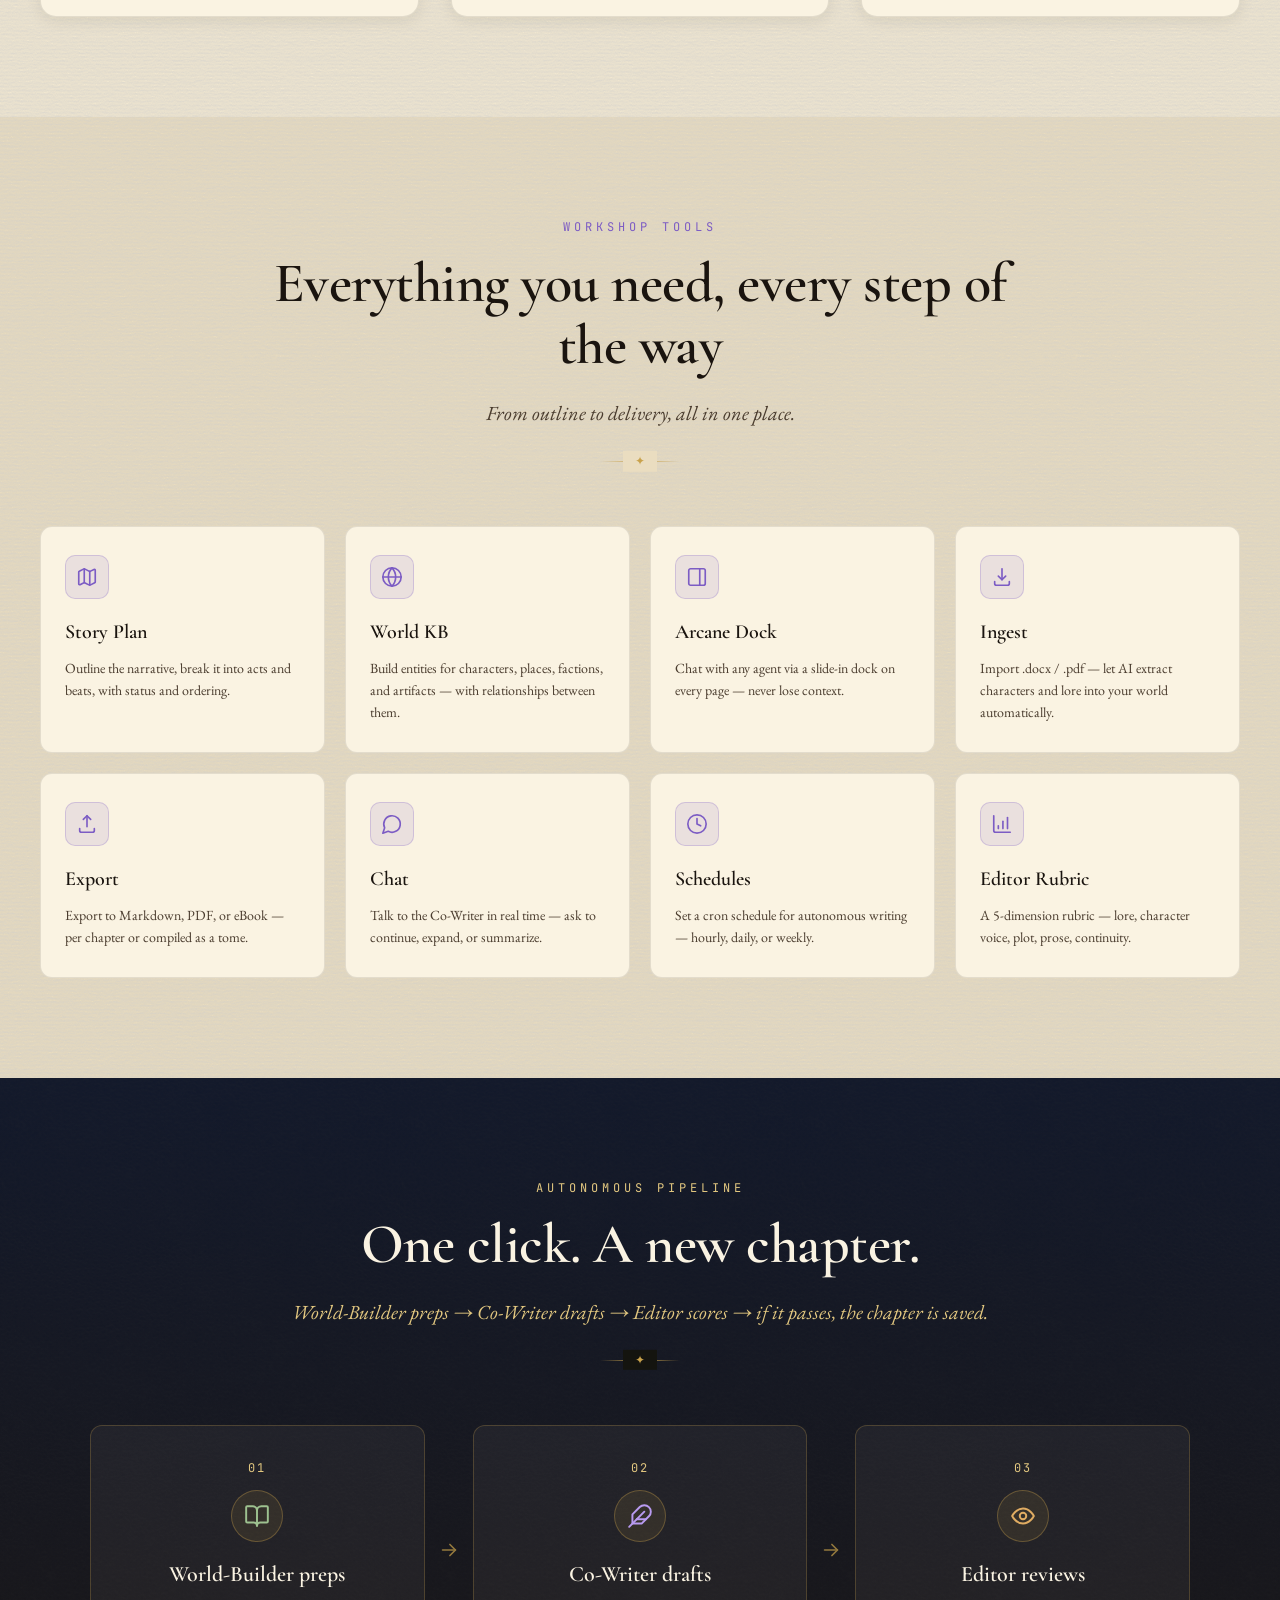
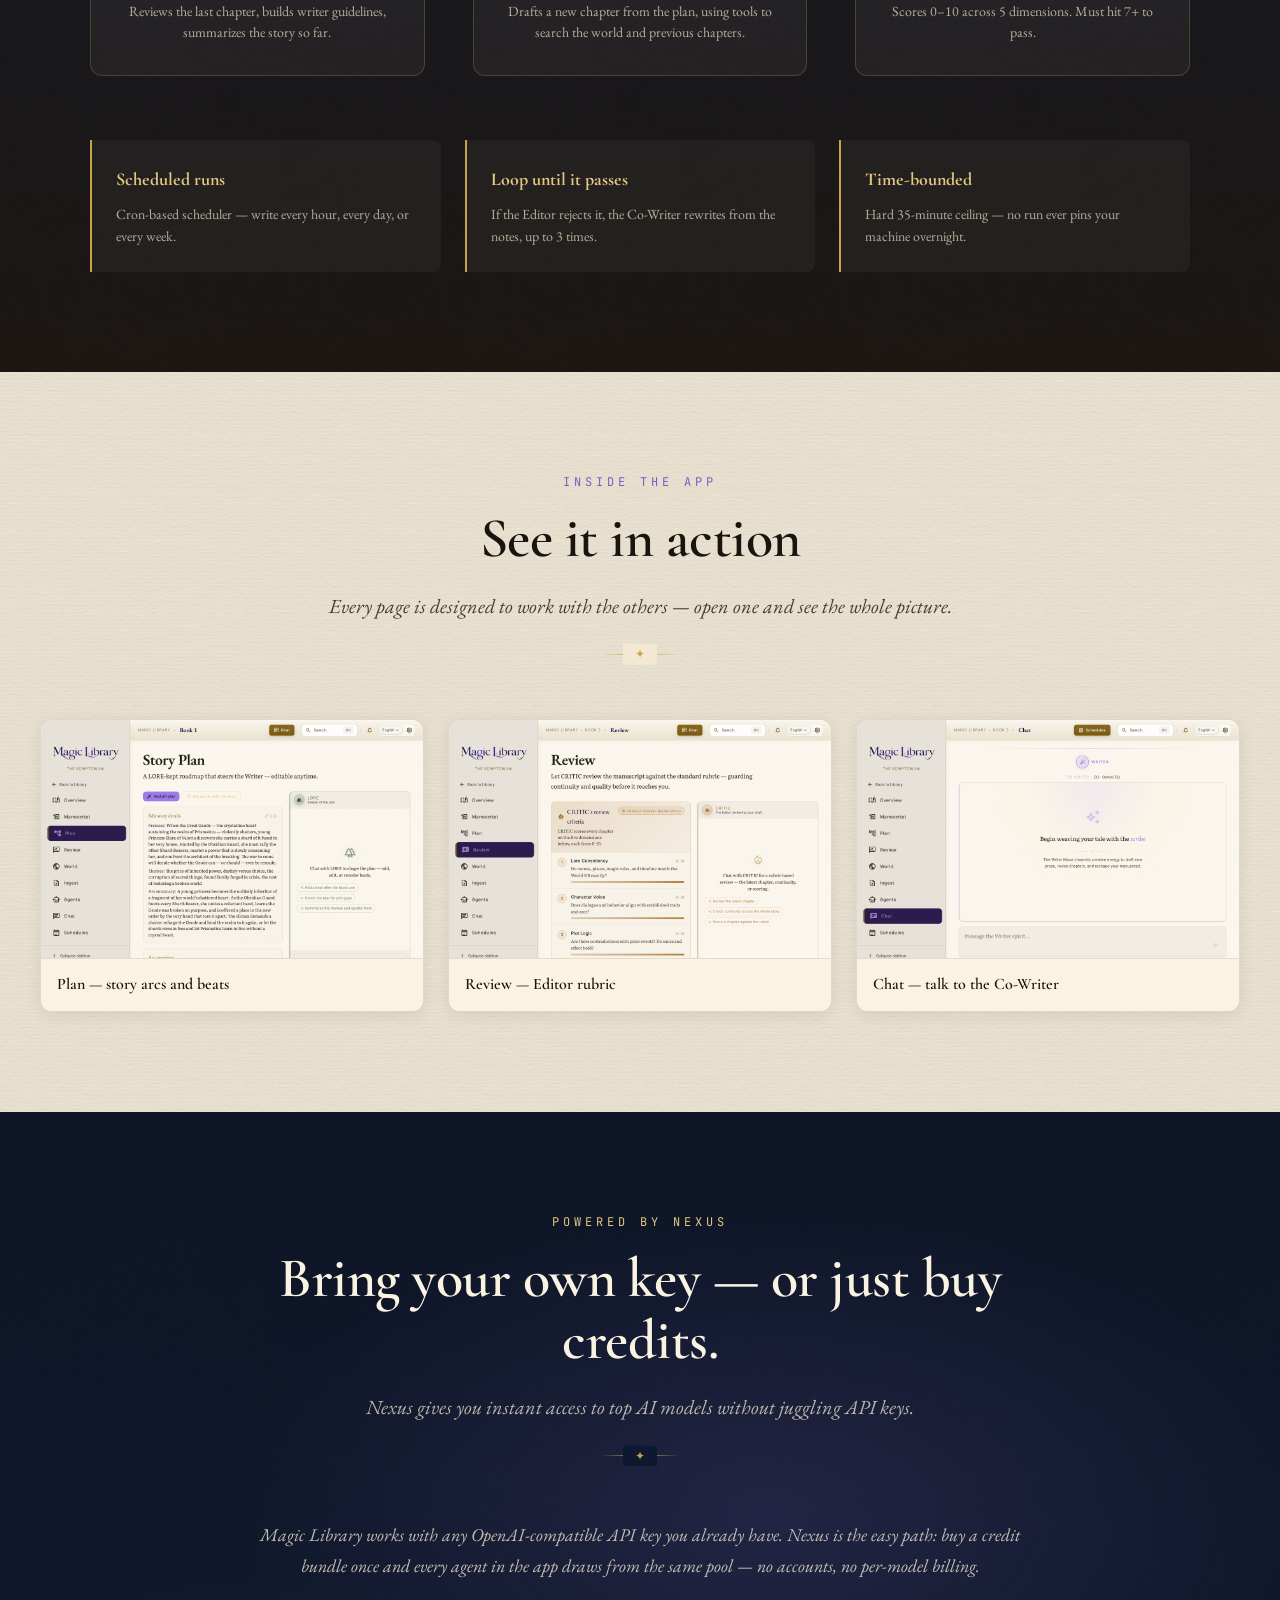
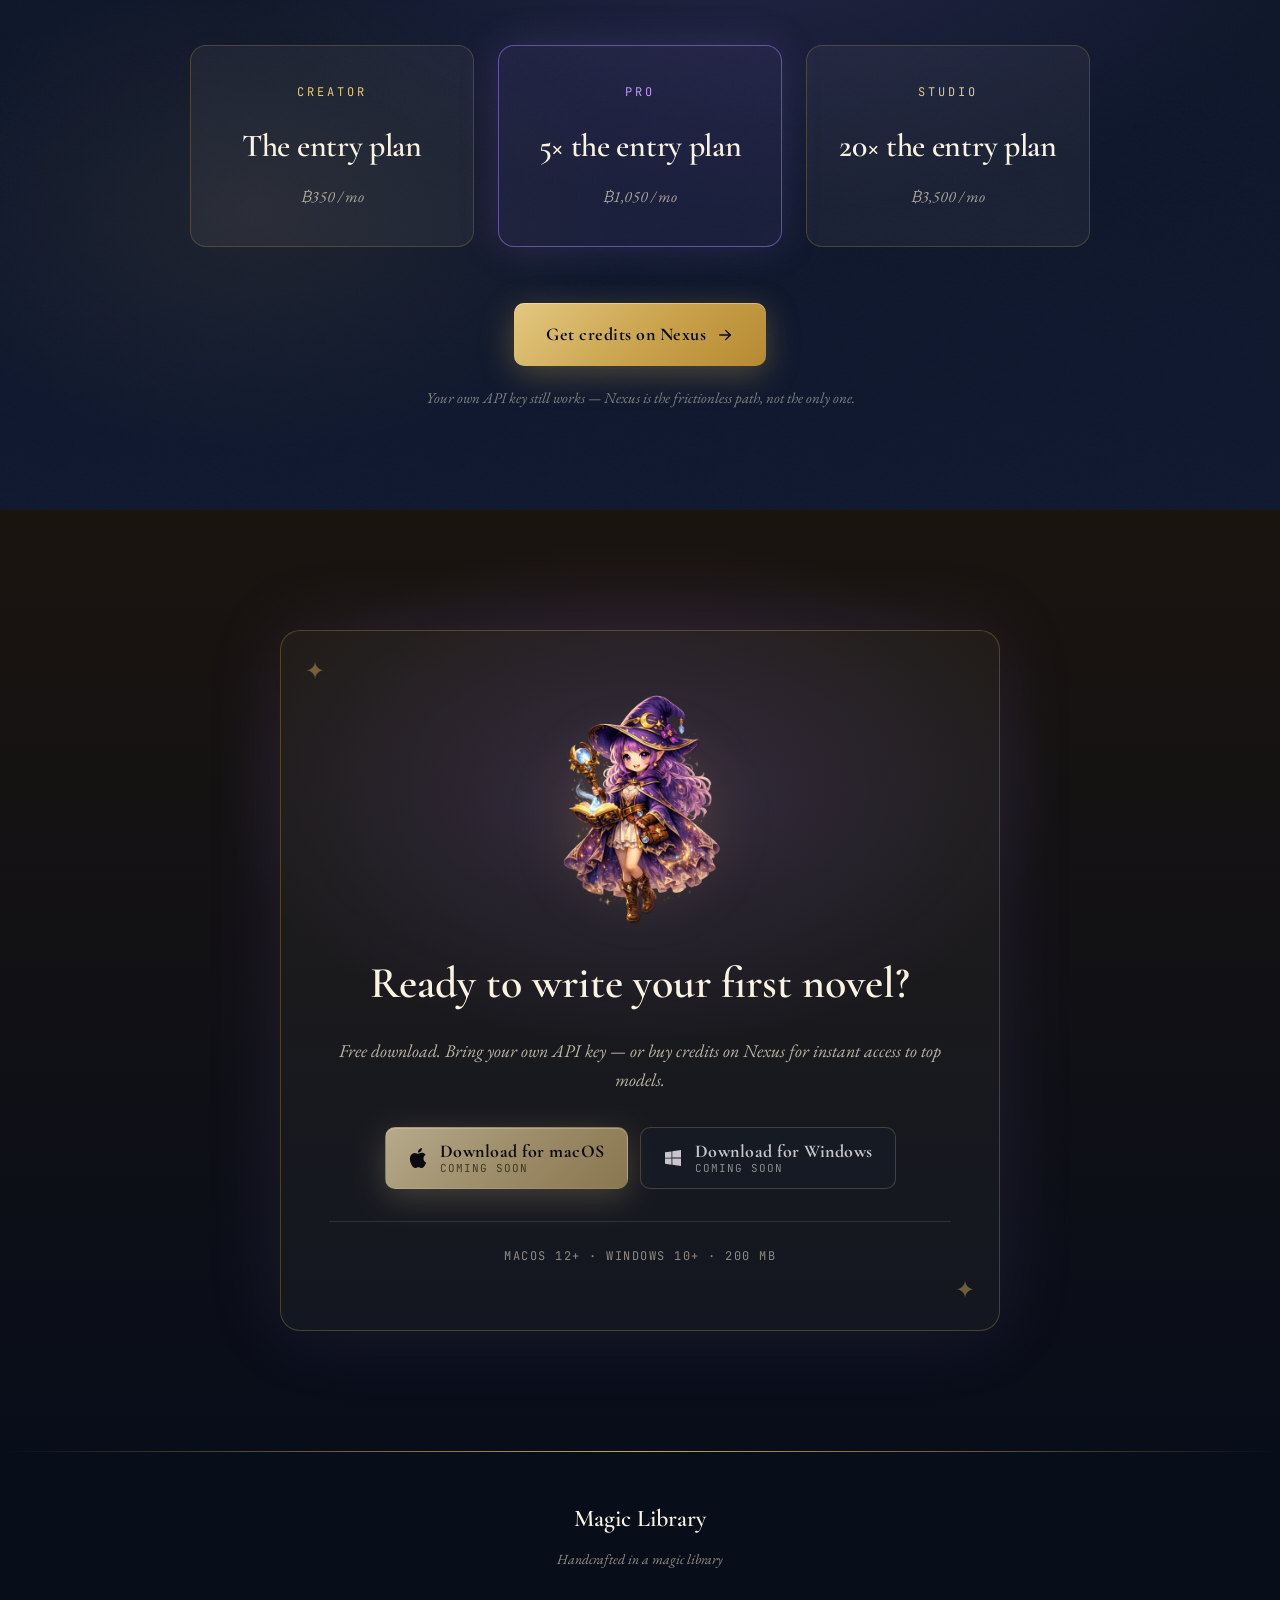
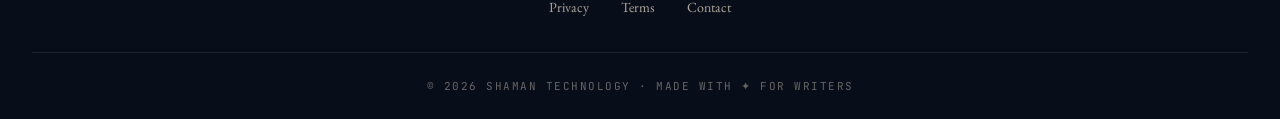
==== commit 227cb7da: "feat(download): one button per platform, each with its own mark The single CTA guessed the visitor's" ====
--- a/index.html
+++ b/index.html
@@ -62,6 +62,9 @@
       <symbol id="i-chart" viewBox="0 0 24 24"><path d="M3 3v16a2 2 0 0 0 2 2h16"/><path d="M8 17v-3"/><path d="M13 17V9"/><path d="M18 17V5"/></symbol>
       <symbol id="i-arrow" viewBox="0 0 24 24"><path d="M5 12h14"/><path d="m13 6 6 6-6 6"/></symbol>
       <symbol id="i-download" viewBox="0 0 24 24"><path d="M12 3v12m0 0l-4-4m4 4l4-4M4 17v2a2 2 0 0 0 2 2h12a2 2 0 0 0 2-2v-2"/></symbol>
+      <!-- Platform marks are solid shapes, not strokes — they pair with .icon-solid. -->
+      <symbol id="i-apple" viewBox="0 0 24 24"><path d="M12.152 6.896c-.948 0-2.415-1.078-3.96-1.04-2.04.027-3.91 1.183-4.961 3.014-2.117 3.675-.546 9.103 1.519 12.09 1.013 1.454 2.208 3.09 3.792 3.039 1.52-.065 2.09-.987 3.935-.987 1.831 0 2.35.987 3.96.948 1.637-.026 2.676-1.48 3.676-2.948 1.156-1.688 1.636-3.325 1.662-3.415-.039-.013-3.182-1.221-3.22-4.857-.026-3.04 2.48-4.494 2.597-4.559-1.429-2.09-3.623-2.324-4.39-2.376-2-.156-3.675 1.09-4.61 1.09zM15.53 3.83c.843-1.012 1.4-2.427 1.245-3.83-1.207.052-2.662.805-3.532 1.818-.78.896-1.454 2.338-1.273 3.714 1.338.104 2.715-.688 3.559-1.701"/></symbol>
+      <symbol id="i-windows" viewBox="0 0 24 24"><g transform="translate(2.4 2.4) scale(0.8)"><path d="M0 3.449 9.75 2.1v9.451H0m10.949-9.602L24 0v11.4H10.949M0 12.6h9.75v9.451L0 20.699M10.949 12.6H24V24l-12.9-1.801"/></g></symbol>
       <symbol id="i-close" viewBox="0 0 24 24"><path d="M18 6 6 18M6 6l12 12"/></symbol>
       <symbol id="i-chevron-left" viewBox="0 0 24 24"><path d="m15 18-6-6 6-6"/></symbol>
       <symbol id="i-chevron-right" viewBox="0 0 24 24"><path d="m9 18 6-6-6-6"/></symbol>
@@ -116,16 +119,27 @@
           chapter, and holding it to a standard before it is kept.
         </p>
         <div class="hero-cta">
-          <a id="download-btn" class="btn-primary" href="#download" aria-disabled="true">
-            <span data-i18n="hero.download">Download free</span>
-            <svg class="icon" width="18" height="18" aria-hidden="true"><use href="#i-download"/></svg>
-            <span class="coming-soon-badge" id="download-badge" data-i18n="hero.comingSoon">Coming soon</span>
-          </a>
+          <!-- One button per platform. download.js fills in the href and the
+               version·size line per installer, and promotes whichever one matches
+               the visitor's OS to the gold treatment. -->
+          <div class="download-group">
+            <a class="btn-platform btn-platform-lead" data-download="mac" href="#download" aria-disabled="true">
+              <svg class="icon icon-solid" width="20" height="20" aria-hidden="true"><use href="#i-apple"/></svg>
+              <span class="btn-platform-text">
+                <span class="btn-platform-label" data-i18n="download.forMac">Download for macOS</span>
+                <span class="btn-platform-meta" data-download-meta="mac" data-i18n="hero.comingSoon">Coming soon</span>
+              </span>
+            </a>
+            <a class="btn-platform" data-download="win" href="#download" aria-disabled="true">
+              <svg class="icon icon-solid" width="20" height="20" aria-hidden="true"><use href="#i-windows"/></svg>
+              <span class="btn-platform-text">
+                <span class="btn-platform-label" data-i18n="download.forWindows">Download for Windows</span>
+                <span class="btn-platform-meta" data-download-meta="win" data-i18n="hero.comingSoon">Coming soon</span>
+              </span>
+            </a>
+          </div>
           <a class="btn-ghost" href="#agents" data-i18n="hero.learnMore">How it works</a>
         </div>
-        <!-- Filled in by download.js once the release API answers: points at
-             whichever installer is NOT the visitor's platform. -->
-        <a class="download-alt" data-download-alt hidden></a>
       </div>
       <div class="hero-shot" data-lightbox-index="0" role="button" tabindex="0" aria-label="Open screenshot viewer">
         <div class="shot-window">
@@ -412,15 +426,26 @@
       <p class="cta-desc" data-i18n="cta.desc">
         Free download. Bring your own API key — or buy credits on Nexus for instant access to top models.
       </p>
-      <a id="download-btn-2" class="btn-primary" href="#download" aria-disabled="true">
-        <span data-i18n="cta.download">Download for desktop</span>
-        <svg class="icon" width="18" height="18" aria-hidden="true"><use href="#i-download"/></svg>
-      </a>
-      <a class="download-alt" data-download-alt hidden></a>
+      <div class="download-group download-group-center">
+        <a class="btn-platform btn-platform-lead" data-download="mac" href="#download" aria-disabled="true">
+          <svg class="icon icon-solid" width="20" height="20" aria-hidden="true"><use href="#i-apple"/></svg>
+          <span class="btn-platform-text">
+            <span class="btn-platform-label" data-i18n="download.forMac">Download for macOS</span>
+            <span class="btn-platform-meta" data-download-meta="mac" data-i18n="hero.comingSoon">Coming soon</span>
+          </span>
+        </a>
+        <a class="btn-platform" data-download="win" href="#download" aria-disabled="true">
+          <svg class="icon icon-solid" width="20" height="20" aria-hidden="true"><use href="#i-windows"/></svg>
+          <span class="btn-platform-text">
+            <span class="btn-platform-label" data-i18n="download.forWindows">Download for Windows</span>
+            <span class="btn-platform-meta" data-download-meta="win" data-i18n="hero.comingSoon">Coming soon</span>
+          </span>
+        </a>
+      </div>
       <div class="cta-requirements" data-i18n="cta.requirements">macOS 12+ · Windows 10+ · 200 MB</div>
-      <!-- Windows visitors only. The installer is not code-signed, so SmartScreen
-           interrupts the first run; saying so here, with the way through it, is
-           what keeps people from assuming the download is broken. -->
+      <!-- Shown with a promoted Windows build. The installer is not code-signed,
+           so SmartScreen interrupts the first run; saying so here, with the way
+           through it, is what keeps people from assuming it is broken. -->
       <p class="download-note" data-win-note hidden data-i18n="download.winSmartScreen">
         Windows will show “Windows protected your PC” the first time you run the installer.
         Choose More info → Run anyway. This appears because the installer is not yet
--- a/styles.css
+++ b/styles.css
@@ -542,24 +542,103 @@
   background: rgba(159, 122, 234, 0.08);
 }
 
-.coming-soon-badge {
-  display: inline-block;
-  padding: 4px 10px;
+/* ---------- Per-platform download buttons ---------- */
+
+/* macOS and Windows each get their own button. Both are always visible — the
+   one matching the visitor's OS is promoted to gold (.btn-platform-lead) by
+   download.js, the other stays as a quieter outline. */
+.download-group {
+  display: flex;
+  gap: 12px;
+  flex-wrap: wrap;
+}
+
+.download-group-center {
+  justify-content: center;
+  margin-bottom: 20px;
+}
+
+.btn-platform {
+  display: inline-flex;
+  align-items: center;
+  gap: 12px;
+  padding: 12px 22px;
+  border-radius: var(--radius);
+  text-decoration: none;
+  cursor: pointer;
+  color: var(--moonlight);
+  background: rgba(22, 32, 58, 0.7);
+  border: 1px solid rgba(201, 162, 75, 0.35);
+  transition: transform 0.25s, box-shadow 0.25s, border-color 0.2s, background 0.2s;
+}
+
+.btn-platform:hover {
+  transform: translateY(-2px);
+  border-color: var(--gold);
+  background: rgba(22, 32, 58, 0.95);
+}
+
+.btn-platform:active {
+  transform: translateY(0) scale(0.98);
+}
+
+/* The visitor's own platform — same gold as the primary CTA elsewhere. */
+.btn-platform-lead {
+  color: var(--night-deep);
+  background: linear-gradient(135deg, var(--gold-bright) 0%, var(--gold) 55%, #B68A33 100%);
+  border-color: transparent;
+  box-shadow: var(--shadow-gold), inset 0 1px 0 rgba(255, 255, 255, 0.35);
+}
+
+.btn-platform-lead:hover {
+  background: linear-gradient(135deg, var(--gold-bright) 0%, var(--gold) 55%, #B68A33 100%);
+  border-color: transparent;
+  box-shadow: var(--shadow-gold), var(--shadow-glow), inset 0 1px 0 rgba(255, 255, 255, 0.35);
+}
+
+/* No installer for this platform yet: still readable, clearly not clickable. */
+.btn-platform[aria-disabled="true"] {
+  cursor: default;
+  filter: saturate(0.5) brightness(0.85);
+}
+
+.btn-platform[aria-disabled="true"]:hover {
+  transform: none;
+}
+
+.btn-platform-text {
+  display: flex;
+  flex-direction: column;
+  align-items: flex-start;
+  line-height: 1.25;
+}
+
+.btn-platform-label {
+  font-family: var(--font-display);
+  font-size: 18px;
+  font-weight: 700;
+  letter-spacing: 0.5px;
+}
+
+/* "Coming soon" until the release API answers, then "v0.1.1 · 92 MB". */
+.btn-platform-meta {
   font-family: var(--font-mono);
   font-size: 11px;
-  letter-spacing: 1.5px;
+  letter-spacing: 1px;
   text-transform: uppercase;
-  color: #5A2320;
-  background: rgba(139, 46, 42, 0.14);
-  border: 1px solid rgba(139, 46, 42, 0.35);
-  border-radius: 100px;
-  margin-left: 8px;
-}
-
-.coming-soon-badge.available {
-  color: #2C4226;
-  background: rgba(62, 92, 54, 0.15);
-  border-color: rgba(62, 92, 54, 0.4);
+  opacity: 0.65;
+}
+
+/* A version string is not a label — leave "v0.1.1" its lowercase v. */
+.btn-platform-meta.available {
+  text-transform: none;
+  opacity: 0.8;
+}
+
+/* Brand marks (Apple, Windows) are solid shapes, unlike the stroked icon set. */
+.icon-solid {
+  fill: currentColor;
+  stroke: none;
 }
 
 /* hero screenshot in a macOS window frame */
@@ -1630,7 +1709,8 @@
     margin-left: auto;
     margin-right: auto;
   }
-  .hero-cta {
+  .hero-cta,
+  .download-group {
     justify-content: center;
   }
   .hero-shot {
@@ -1685,6 +1765,14 @@
   }
   .cta-card {
     padding: 40px 24px;
+  }
+  /* Side by side no longer fits — one full-width button per platform. */
+  .download-group {
+    width: 100%;
+  }
+  .btn-platform {
+    flex: 1 1 100%;
+    justify-content: center;
   }
 }
 
@@ -1713,25 +1801,6 @@
 
 /* ---------- Cross-platform download affordances ---------- */
 
-/* Secondary link to the installer for the platform the visitor is NOT on.
-   Deliberately quiet: the primary CTA already matches their OS. */
-.download-alt {
-  display: inline-block;
-  margin-top: 14px;
-  font-family: var(--font-mono);
-  font-size: 12px;
-  letter-spacing: 0.6px;
-  color: rgba(243, 233, 210, 0.55);
-  text-decoration: underline;
-  text-underline-offset: 3px;
-  transition: color 0.2s ease;
-}
-
-.download-alt:hover,
-.download-alt:focus-visible {
-  color: rgba(243, 233, 210, 0.85);
-}
-
 /* SmartScreen explainer, shown to Windows visitors only. */
 .download-note {
   max-width: 52ch;
@@ -1742,7 +1811,6 @@
   text-align: center;
 }
 
-.download-alt[hidden],
 .download-note[hidden] {
   display: none;
 }
